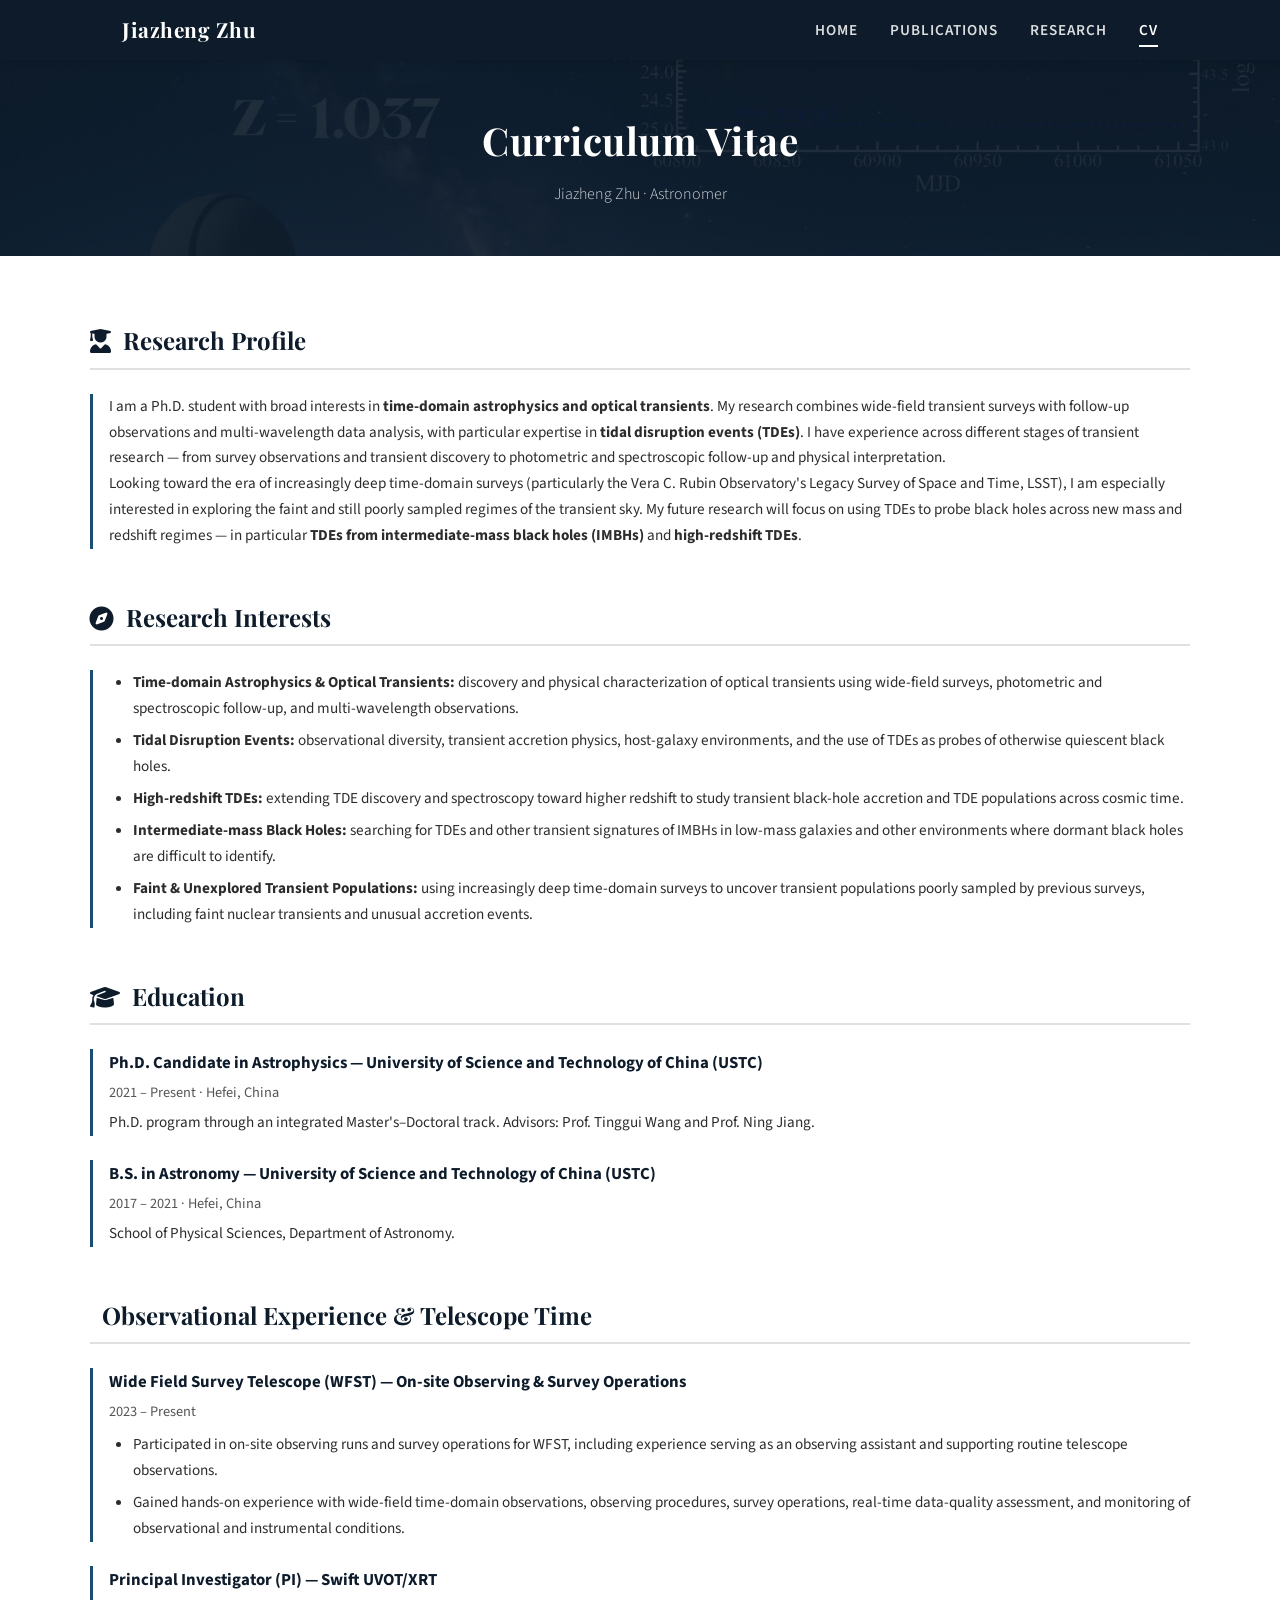
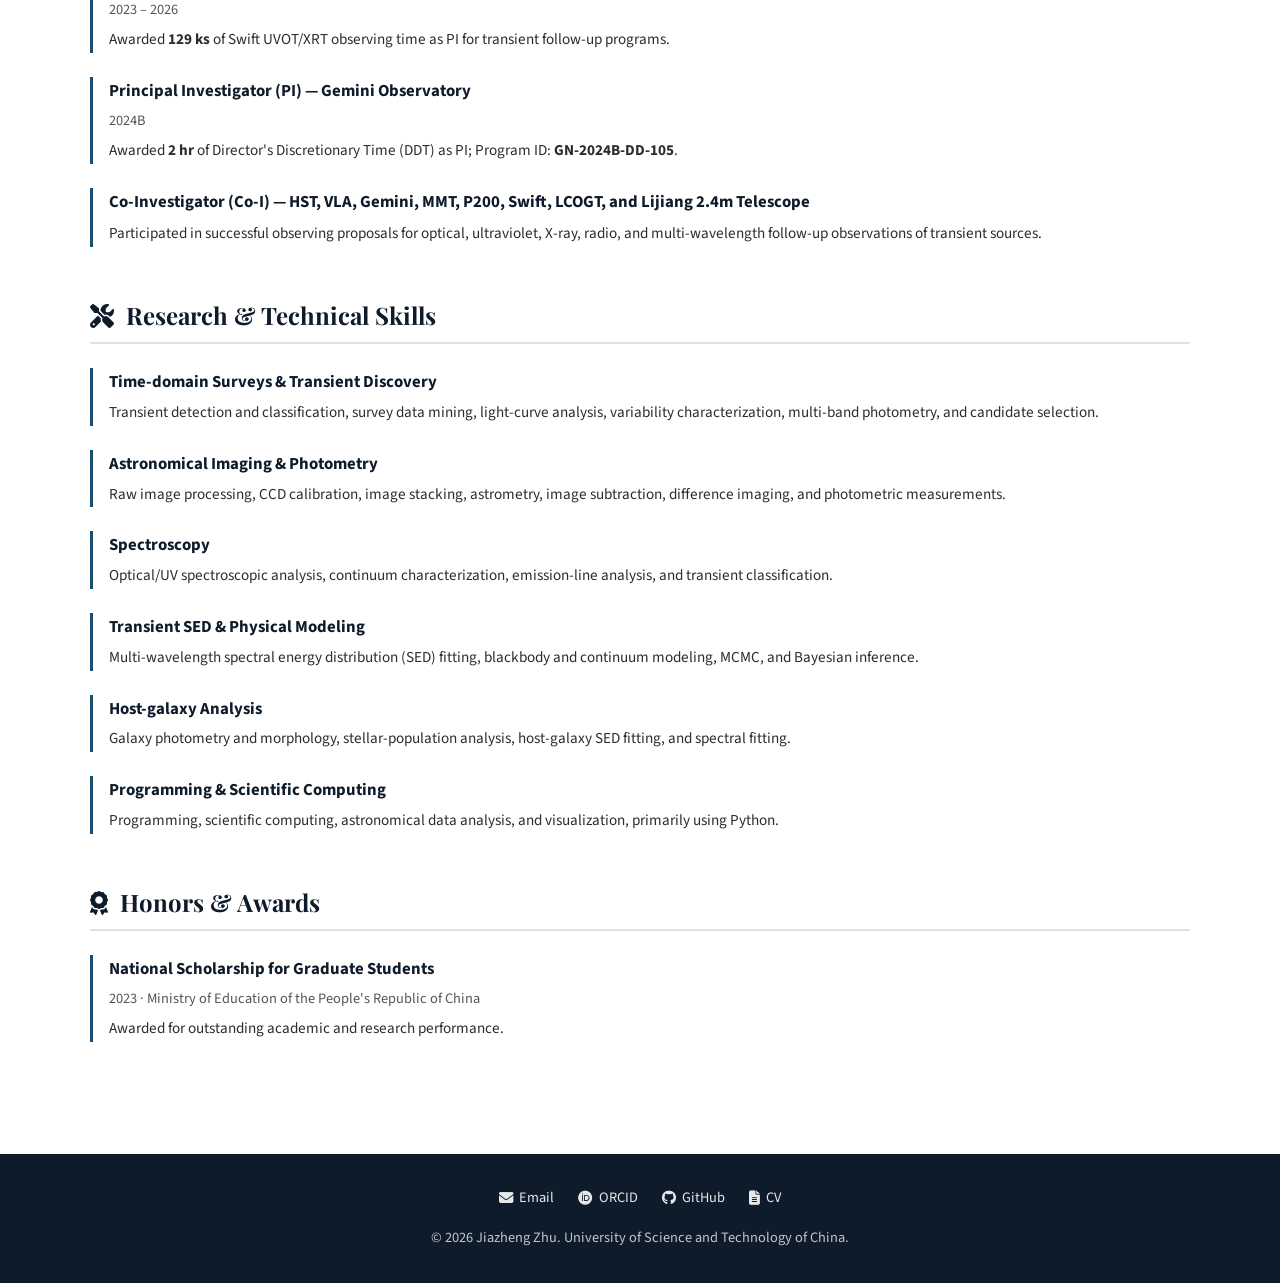
==== cv.html @ fd323abf "Add files via upload" ====
<!DOCTYPE html>
<html lang="en">
<head>
  <meta charset="UTF-8">
  <meta name="viewport" content="width=device-width, initial-scale=1.0">
  <title>CV - Jiazheng Zhu</title>
  <meta name="description" content="Curriculum Vitae of Jiazheng Zhu - Education, Awards, Observational Experience, and Skills.">
  <link rel="stylesheet" href="style.css">
  <link rel="stylesheet" href="https://cdnjs.cloudflare.com/ajax/libs/font-awesome/6.5.1/css/all.min.css">
</head>
<body>

  <!-- Navigation -->
  <nav class="navbar">
    <div class="navbar-inner">
      <a href="index.html" class="navbar-brand">Jiazheng Zhu</a>
      <button class="menu-toggle" aria-label="Toggle menu">
        <i class="fas fa-bars"></i>
      </button>
      <ul class="navbar-links">
        <li><a href="index.html">Home</a></li>
        <li><a href="publications.html">Publications</a></li>
        <li><a href="projects.html">Research</a></li>
        <li><a href="cv.html" class="active">CV</a></li>
      </ul>
    </div>
  </nav>

  <!-- Page Header -->
  <header class="page-header">
    <h1>Curriculum Vitae</h1>
    <p>Jiazheng Zhu &middot; Astronomer</p>
  </header>

  <section class="section">
    <div class="container">

      <!-- Research Profile -->
      <div class="cv-section fade-in">
        <h2><i class="fas fa-user-graduate"></i> &nbsp;Research Profile</h2>
        <div class="cv-entry">
          <p>
            I am a Ph.D. student with broad interests in <strong>time-domain astrophysics and optical
            transients</strong>. My research combines wide-field transient surveys with follow-up observations and
            multi-wavelength data analysis, with particular expertise in <strong>tidal disruption events
            (TDEs)</strong>. I have experience across different stages of transient research &mdash; from survey
            observations and transient discovery to photometric and spectroscopic follow-up and physical
            interpretation.
          </p>
          <p>
            Looking toward the era of increasingly deep time-domain surveys (particularly the Vera C. Rubin
            Observatory's Legacy Survey of Space and Time, LSST), I am especially interested in exploring the faint
            and still poorly sampled regimes of the transient sky. My future research will focus on using TDEs to
            probe black holes across new mass and redshift regimes &mdash; in particular
            <strong>TDEs from intermediate-mass black holes (IMBHs)</strong> and <strong>high-redshift TDEs</strong>.
          </p>
        </div>
      </div>

      <!-- Research Interests -->
      <div class="cv-section fade-in">
        <h2><i class="fas fa-compass"></i> &nbsp;Research Interests</h2>
        <div class="cv-entry">
          <ul class="cv-list">
            <li><strong>Time-domain Astrophysics &amp; Optical Transients:</strong> discovery and physical characterization of optical transients using wide-field surveys, photometric and spectroscopic follow-up, and multi-wavelength observations.</li>
            <li><strong>Tidal Disruption Events:</strong> observational diversity, transient accretion physics, host-galaxy environments, and the use of TDEs as probes of otherwise quiescent black holes.</li>
            <li><strong>High-redshift TDEs:</strong> extending TDE discovery and spectroscopy toward higher redshift to study transient black-hole accretion and TDE populations across cosmic time.</li>
            <li><strong>Intermediate-mass Black Holes:</strong> searching for TDEs and other transient signatures of IMBHs in low-mass galaxies and other environments where dormant black holes are difficult to identify.</li>
            <li><strong>Faint &amp; Unexplored Transient Populations:</strong> using increasingly deep time-domain surveys to uncover transient populations poorly sampled by previous surveys, including faint nuclear transients and unusual accretion events.</li>
          </ul>
        </div>
      </div>

      <!-- Education -->
      <div class="cv-section fade-in">
        <h2><i class="fas fa-graduation-cap"></i> &nbsp;Education</h2>

        <div class="cv-entry">
          <h3>Ph.D. Candidate in Astrophysics &mdash; University of Science and Technology of China (USTC)</h3>
          <div class="cv-meta">2021 &ndash; Present &middot; Hefei, China</div>
          <p>Ph.D. program through an integrated Master's&ndash;Doctoral track. Advisors: Prof. Tinggui Wang and Prof. Ning Jiang.</p>
        </div>

        <div class="cv-entry">
          <h3>B.S. in Astronomy &mdash; University of Science and Technology of China (USTC)</h3>
          <div class="cv-meta">2017 &ndash; 2021 &middot; Hefei, China</div>
          <p>School of Physical Sciences, Department of Astronomy.</p>
        </div>
      </div>

      <!-- Observational Experience -->
      <div class="cv-section fade-in">
        <h2><i class="fas fa-telescope"></i> &nbsp;Observational Experience &amp; Telescope Time</h2>

        <div class="cv-entry">
          <h3>Wide Field Survey Telescope (WFST) &mdash; On-site Observing &amp; Survey Operations</h3>
          <div class="cv-meta">2023 &ndash; Present</div>
          <ul class="cv-list">
            <li>Participated in on-site observing runs and survey operations for WFST, including experience serving as an observing assistant and supporting routine telescope observations.</li>
            <li>Gained hands-on experience with wide-field time-domain observations, observing procedures, survey operations, real-time data-quality assessment, and monitoring of observational and instrumental conditions.</li>
          </ul>
        </div>

        <div class="cv-entry">
          <h3>Principal Investigator (PI) &mdash; Swift UVOT/XRT</h3>
          <div class="cv-meta">2023 &ndash; 2026</div>
          <p>Awarded <strong>129 ks</strong> of Swift UVOT/XRT observing time as PI for transient follow-up programs.</p>
        </div>

        <div class="cv-entry">
          <h3>Principal Investigator (PI) &mdash; Gemini Observatory</h3>
          <div class="cv-meta">2024B</div>
          <p>Awarded <strong>2 hr</strong> of Director's Discretionary Time (DDT) as PI; Program ID: <strong>GN-2024B-DD-105</strong>.</p>
        </div>

        <div class="cv-entry">
          <h3>Co-Investigator (Co-I) &mdash; HST, VLA, Gemini, MMT, P200, Swift, LCOGT, and Lijiang 2.4m Telescope</h3>
          <div class="cv-meta"></div>
          <p>Participated in successful observing proposals for optical, ultraviolet, X-ray, radio, and multi-wavelength follow-up observations of transient sources.</p>
        </div>
      </div>

      <!-- Research & Technical Skills -->
      <div class="cv-section fade-in">
        <h2><i class="fas fa-tools"></i> &nbsp;Research &amp; Technical Skills</h2>

        <div class="cv-entry">
          <h3>Time-domain Surveys &amp; Transient Discovery</h3>
          <p>Transient detection and classification, survey data mining, light-curve analysis, variability characterization, multi-band photometry, and candidate selection.</p>
        </div>

        <div class="cv-entry">
          <h3>Astronomical Imaging &amp; Photometry</h3>
          <p>Raw image processing, CCD calibration, image stacking, astrometry, image subtraction, difference imaging, and photometric measurements.</p>
        </div>

        <div class="cv-entry">
          <h3>Spectroscopy</h3>
          <p>Optical/UV spectroscopic analysis, continuum characterization, emission-line analysis, and transient classification.</p>
        </div>

        <div class="cv-entry">
          <h3>Transient SED &amp; Physical Modeling</h3>
          <p>Multi-wavelength spectral energy distribution (SED) fitting, blackbody and continuum modeling, MCMC, and Bayesian inference.</p>
        </div>

        <div class="cv-entry">
          <h3>Host-galaxy Analysis</h3>
          <p>Galaxy photometry and morphology, stellar-population analysis, host-galaxy SED fitting, and spectral fitting.</p>
        </div>

        <div class="cv-entry">
          <h3>Programming &amp; Scientific Computing</h3>
          <p>Programming, scientific computing, astronomical data analysis, and visualization, primarily using Python.</p>
        </div>
      </div>

      <!-- Honors and Awards -->
      <div class="cv-section fade-in">
        <h2><i class="fas fa-award"></i> &nbsp;Honors &amp; Awards</h2>

        <div class="cv-entry">
          <h3>National Scholarship for Graduate Students</h3>
          <div class="cv-meta">2023 &middot; Ministry of Education of the People's Republic of China</div>
          <p>Awarded for outstanding academic and research performance.</p>
        </div>
      </div>

    </div>
  </section>

  <!-- Footer -->
  <footer class="footer">
    <ul class="footer-links">
      <li><a href="mailto:jiazheng@mail.ustc.edu.cn"><i class="fas fa-envelope"></i> Email</a></li>
      <li><a href="https://orcid.org/0000-0003-3824-9496" target="_blank"><i class="fab fa-orcid"></i> ORCID</a></li>
      <li><a href="https://github.com/guanguan-bot" target="_blank"><i class="fab fa-github"></i> GitHub</a></li>
      <li><a href="CV_jiazheng.pdf" target="_blank"><i class="fas fa-file-alt"></i> CV</a></li>
    </ul>
    <p>&copy; 2026 Jiazheng Zhu. University of Science and Technology of China.</p>
  </footer>

  <script src="main.js"></script>
</body>
</html>
---- style.css ----
/* ===== Google Fonts ===== */
@import url('https://fonts.googleapis.com/css2?family=Source+Sans+3:ital,wght@0,300;0,400;0,600;0,700;1,400&family=Playfair+Display:wght@700&display=swap');

/* ===== CSS Variables ===== */
:root {
  --color-primary: #0d1b2a;
  --color-primary-light: #16213e;
  --color-accent: #1b4f72;
  --color-text: #2c2c2c;
  --color-text-light: #555;
  --color-bg: #ffffff;
  --color-bg-alt: #f4f7fa;
  --color-border: #e0e0e0;
  --color-link: #1a5276;
  --color-link-hover: #0f3460;
  --font-body: 'Source Sans 3', 'Segoe UI', sans-serif;
  --font-heading: 'Playfair Display', Georgia, serif;
  --max-width: 1100px;
  --nav-height: 60px;
}

/* ===== Reset ===== */
*, *::before, *::after {
  margin: 0;
  padding: 0;
  box-sizing: border-box;
}

html {
  scroll-behavior: smooth;
  scroll-padding-top: var(--nav-height);
}

body {
  font-family: var(--font-body);
  color: var(--color-text);
  background: var(--color-bg);
  line-height: 1.7;
  font-size: 16px;
}

a {
  color: var(--color-link);
  text-decoration: none;
  transition: color 0.2s;
}

a:hover {
  color: var(--color-link-hover);
  text-decoration: underline;
}

img {
  max-width: 100%;
  height: auto;
}

/* ===== Navigation ===== */
.navbar {
  position: fixed;
  top: 0;
  left: 0;
  right: 0;
  height: var(--nav-height);
  background: var(--color-primary);
  z-index: 1000;
  display: flex;
  align-items: center;
  justify-content: center;
  box-shadow: 0 2px 10px rgba(0, 0, 0, 0.15);
}

.navbar-inner {
  width: 100%;
  max-width: var(--max-width);
  display: flex;
  align-items: center;
  justify-content: space-between;
  padding: 0 2rem;
}

.navbar-brand {
  color: #fff;
  font-family: var(--font-heading);
  font-size: 1.3rem;
  font-weight: 700;
  letter-spacing: 0.5px;
}

.navbar-brand:hover {
  color: #ddd;
  text-decoration: none;
}

.navbar-links {
  list-style: none;
  display: flex;
  gap: 2rem;
}

.navbar-links a {
  color: rgba(255, 255, 255, 0.85);
  font-weight: 600;
  font-size: 0.95rem;
  text-transform: uppercase;
  letter-spacing: 1px;
  padding: 0.3rem 0;
  position: relative;
  transition: color 0.2s;
}

.navbar-links a::after {
  content: '';
  position: absolute;
  bottom: -2px;
  left: 0;
  width: 0;
  height: 2px;
  background: #fff;
  transition: width 0.3s;
}

.navbar-links a:hover,
.navbar-links a.active {
  color: #fff;
  text-decoration: none;
}

.navbar-links a:hover::after,
.navbar-links a.active::after {
  width: 100%;
}

.menu-toggle {
  display: none;
  background: none;
  border: none;
  color: #fff;
  font-size: 1.5rem;
  cursor: pointer;
}

/* ===== Hero Section ===== */
.hero {
  position: relative;
  min-height: 88vh;
  display: flex;
  align-items: center;
  justify-content: center;
  margin-top: var(--nav-height);
  background:
    linear-gradient(135deg, #0a0a1a 0%, #0d1b2a 30%, #1b2838 60%, #0a0a1a 100%);
  overflow: hidden;
}

/* Carousel background image layers (cross-faded by JS) */
.hero-slide {
  position: absolute;
  top: 0;
  left: 0;
  width: 100%;
  height: 100%;
  background-size: cover;
  background-position: center;
  background-repeat: no-repeat;
  z-index: 0;
  opacity: 0;
  transition: opacity 1.2s ease;
}

.hero-slide.active {
  opacity: 1;
}

.hero-slide.slide-1 {
  background-image: url('wfst.jpg');
}

.hero-slide.slide-2 {
  background-image: url('wfst2.png');
}

/* Dark overlay above images, below content */
.hero::before {
  content: '';
  position: absolute;
  inset: 0;
  background: linear-gradient(180deg, rgba(8, 15, 26, 0.55) 0%, rgba(8, 15, 26, 0.7) 100%);
  z-index: 1;
}

.hero-content {
  position: relative;
  z-index: 2;
  text-align: center;
  color: #fff;
  padding: 2rem;
  max-width: 820px;
}

.hero-content h1 {
  font-family: var(--font-heading);
  font-size: 3.2rem;
  margin-bottom: 0.5rem;
  letter-spacing: 1px;
}

.hero-content .subtitle {
  font-size: 1.25rem;
  font-weight: 300;
  opacity: 0.92;
  margin-bottom: 0.5rem;
}

.hero-content .affiliation {
  font-size: 1rem;
  opacity: 0.78;
  margin-bottom: 1.5rem;
}

.hero-links {
  display: flex;
  gap: 1.5rem;
  justify-content: center;
  flex-wrap: wrap;
}

.hero-links a {
  color: rgba(255, 255, 255, 0.9);
  font-size: 0.95rem;
  display: flex;
  align-items: center;
  gap: 0.4rem;
  transition: color 0.2s;
}

.hero-links a:hover {
  color: #fff;
  text-decoration: none;
}

.hero-credit {
  position: absolute;
  bottom: 1.2rem;
  left: 0;
  right: 0;
  text-align: center;
  font-size: 0.8rem;
  opacity: 0.6;
  color: #fff;
  z-index: 3;
  letter-spacing: 0.3px;
}

.hero-credit i {
  margin-right: 0.3rem;
}

/* ===== Page Header (for inner pages) ===== */
.page-header {
  margin-top: var(--nav-height);
  background: var(--color-primary);
  color: #fff;
  padding: 3rem 2rem;
  text-align: center;
  background-image:
    linear-gradient(rgba(13, 27, 42, 0.92), rgba(13, 27, 42, 0.92)),
    url('at2025wet.jpg');
  background-size: cover;
  background-position: center;
}

.page-header h1 {
  font-family: var(--font-heading);
  font-size: 2.4rem;
  letter-spacing: 0.5px;
}

.page-header p {
  margin-top: 0.5rem;
  opacity: 0.8;
  font-weight: 300;
}

/* ===== Sections ===== */
.section {
  padding: 4rem 2rem;
}

.section-alt {
  background: var(--color-bg-alt);
}

.container {
  max-width: var(--max-width);
  margin: 0 auto;
}

.section-title {
  font-family: var(--font-heading);
  font-size: 1.8rem;
  color: var(--color-primary);
  margin-bottom: 2rem;
  padding-bottom: 0.5rem;
  border-bottom: 3px solid var(--color-primary);
  display: inline-block;
}

/* ===== Bio Section ===== */
.bio {
  display: flex;
  gap: 3rem;
  align-items: flex-start;
}

.bio-photo {
  flex-shrink: 0;
}

.bio-photo img {
  width: 210px;
  height: 210px;
  border-radius: 50%;
  object-fit: cover;
  border: 4px solid var(--color-border);
  box-shadow: 0 4px 15px rgba(0, 0, 0, 0.1);
}

.bio-text h2 {
  font-family: var(--font-heading);
  font-size: 1.6rem;
  color: var(--color-primary);
  margin-bottom: 0.5rem;
}

.bio-text .bio-position {
  color: var(--color-text-light);
  font-size: 1.05rem;
  margin-bottom: 1rem;
}

.bio-text p {
  margin-bottom: 1rem;
  color: var(--color-text);
}

.bio-contact {
  list-style: none;
  display: flex;
  flex-wrap: wrap;
  gap: 1rem;
  margin-top: 1rem;
}

.bio-contact li {
  display: flex;
  align-items: center;
  gap: 0.4rem;
  font-size: 0.9rem;
  color: var(--color-text-light);
}

.bio-contact li a {
  font-size: 0.9rem;
}

/* ===== News Section ===== */
.news-list {
  list-style: none;
}

.news-list li {
  padding: 1rem 0;
  border-bottom: 1px solid var(--color-border);
  display: flex;
  gap: 1.5rem;
  align-items: baseline;
}

.news-list li:last-child {
  border-bottom: none;
}

.news-date {
  font-weight: 700;
  color: var(--color-accent);
  white-space: nowrap;
  min-width: 100px;
  font-size: 0.9rem;
}

.news-text {
  color: var(--color-text);
}

.news-text strong {
  font-weight: 700;
  color: var(--color-primary);
}

.news-text .highlight {
  font-weight: 700;
  color: var(--color-primary);
}

/* ===== Publications ===== */
.pub-list {
  list-style: none;
  counter-reset: pub-counter;
}

.pub-item {
  padding: 1.2rem 0;
  border-bottom: 1px solid var(--color-border);
  counter-increment: pub-counter;
  position: relative;
  padding-left: 2.5rem;
}

.pub-item:last-child {
  border-bottom: none;
}

.pub-item::before {
  content: counter(pub-counter) ".";
  position: absolute;
  left: 0;
  top: 1.2rem;
  font-weight: 700;
  color: var(--color-accent);
}

.pub-title {
  font-weight: 600;
  color: var(--color-primary);
  font-size: 1.05rem;
  margin-bottom: 0.3rem;
}

.pub-authors {
  font-size: 0.92rem;
  color: var(--color-text-light);
  margin-bottom: 0.3rem;
}

.pub-authors .highlight {
  font-weight: 700;
  color: var(--color-text);
}

.pub-journal {
  font-style: italic;
  font-size: 0.92rem;
  color: var(--color-text-light);
  margin-bottom: 0.4rem;
}

.pub-links {
  display: flex;
  gap: 1rem;
  font-size: 0.85rem;
  flex-wrap: wrap;
}

.pub-links a {
  display: inline-flex;
  align-items: center;
  gap: 0.3rem;
  padding: 0.15rem 0.6rem;
  border: 1px solid var(--color-border);
  border-radius: 3px;
  color: var(--color-link);
  transition: all 0.2s;
}

.pub-links a:hover {
  background: var(--color-primary);
  color: #fff;
  border-color: var(--color-primary);
  text-decoration: none;
}

/* ===== Projects ===== */
.project-card {
  background: var(--color-bg);
  border: 1px solid var(--color-border);
  border-radius: 6px;
  padding: 2rem;
  margin-bottom: 2rem;
  box-shadow: 0 2px 8px rgba(0, 0, 0, 0.04);
  transition: box-shadow 0.3s;
}

.project-card:hover {
  box-shadow: 0 4px 16px rgba(0, 0, 0, 0.08);
}

.project-card h3 {
  font-family: var(--font-heading);
  font-size: 1.3rem;
  color: var(--color-primary);
  margin-bottom: 1rem;
}

.project-card ul {
  padding-left: 1.2rem;
  color: var(--color-text);
}

.project-card ul li {
  margin-bottom: 0.5rem;
}

/* ===== CV ===== */
.cv-section {
  margin-bottom: 3rem;
}

.cv-section h2 {
  font-family: var(--font-heading);
  font-size: 1.5rem;
  color: var(--color-primary);
  margin-bottom: 1.5rem;
  padding-bottom: 0.4rem;
  border-bottom: 2px solid var(--color-border);
}

.cv-entry {
  margin-bottom: 1.5rem;
  padding-left: 1rem;
  border-left: 3px solid var(--color-accent);
}

.cv-entry h3 {
  font-size: 1.05rem;
  color: var(--color-primary);
  margin-bottom: 0.2rem;
}

.cv-entry .cv-meta {
  font-size: 0.9rem;
  color: var(--color-text-light);
  margin-bottom: 0.3rem;
}

.cv-entry p {
  font-size: 0.95rem;
}

.cv-list {
  list-style: disc;
  padding-left: 1.5rem;
  margin-top: 0.5rem;
}

.cv-list li {
  margin-bottom: 0.4rem;
  font-size: 0.95rem;
}

.cv-tags {
  display: flex;
  flex-wrap: wrap;
  gap: 0.5rem;
  margin-top: 0.5rem;
}

.cv-tag {
  display: inline-block;
  background: var(--color-bg-alt);
  border: 1px solid var(--color-border);
  padding: 0.2rem 0.7rem;
  border-radius: 3px;
  font-size: 0.85rem;
  color: var(--color-text-light);
}

/* ===== Footer ===== */
.footer {
  background: var(--color-primary);
  color: rgba(255, 255, 255, 0.75);
  text-align: center;
  padding: 2rem;
  font-size: 0.9rem;
}

.footer a {
  color: rgba(255, 255, 255, 0.9);
}

.footer a:hover {
  color: #fff;
}

.footer-links {
  display: flex;
  justify-content: center;
  gap: 1.5rem;
  margin-bottom: 1rem;
  list-style: none;
  flex-wrap: wrap;
}

.footer-links a {
  display: flex;
  align-items: center;
  gap: 0.4rem;
}

/* ===== Animations ===== */
.fade-in {
  opacity: 0;
  transform: translateY(20px);
  transition: opacity 0.6s ease, transform 0.6s ease;
}

.fade-in.visible {
  opacity: 1;
  transform: translateY(0);
}

/* ===== Responsive ===== */
@media (max-width: 768px) {
  .navbar-links {
    display: none;
    position: absolute;
    top: var(--nav-height);
    left: 0;
    right: 0;
    background: var(--color-primary);
    flex-direction: column;
    padding: 1rem 2rem;
    gap: 0.5rem;
    box-shadow: 0 4px 10px rgba(0, 0, 0, 0.2);
  }

  .navbar-links.open {
    display: flex;
  }

  .navbar-links a {
    padding: 0.5rem 0;
  }

  .menu-toggle {
    display: block;
  }

  .hero-content h1 {
    font-size: 2.2rem;
  }

  .bio {
    flex-direction: column;
    align-items: center;
    text-align: center;
  }

  .bio-contact {
    justify-content: center;
  }

  .news-list li {
    flex-direction: column;
    gap: 0.3rem;
  }

  .pub-item {
    padding-left: 2rem;
  }

  .pub-links {
    flex-wrap: wrap;
  }

  .page-header h1 {
    font-size: 1.8rem;
  }
}

@media (max-width: 480px) {
  .hero-content h1 {
    font-size: 1.8rem;
  }

  .section {
    padding: 2.5rem 1rem;
  }

  .bio-photo img {
    width: 150px;
    height: 150px;
  }
}

/* ===== Research / Project Pages ===== */
.project-summary {
  font-size: 0.97rem;
  color: var(--color-text-light);
  margin-bottom: 1.5rem;
  font-style: italic;
}

.project-summary a {
  font-style: normal;
  margin-left: 0.5rem;
  font-size: 0.9rem;
}

.project-body {
  display: flex;
  gap: 2.5rem;
  align-items: flex-start;
}

.project-body-reversed {
  flex-direction: row-reverse;
}

.project-text {
  flex: 1 1 0;
  min-width: 0;
}

.project-text p {
  margin-bottom: 0.9rem;
  color: var(--color-text);
}

.project-results {
  padding-left: 1.2rem;
  margin-top: 0.5rem;
}

.project-results li {
  margin-bottom: 0.6rem;
  color: var(--color-text);
  font-size: 0.97rem;
}

.project-figure {
  flex: 0 0 340px;
  max-width: 340px;
  margin: 0;
}

.project-figure img {
  width: 100%;
  border-radius: 4px;
  border: 1px solid var(--color-border);
  box-shadow: 0 2px 10px rgba(0, 0, 0, 0.07);
  display: block;
}

.project-figure figcaption {
  font-size: 0.82rem;
  color: var(--color-text-light);
  margin-top: 0.5rem;
  line-height: 1.5;
  text-align: center;
}

@media (max-width: 860px) {
  .project-body,
  .project-body-reversed {
    flex-direction: column;
  }

  .project-figure {
    flex: none;
    max-width: 100%;
    width: 100%;
  }
}
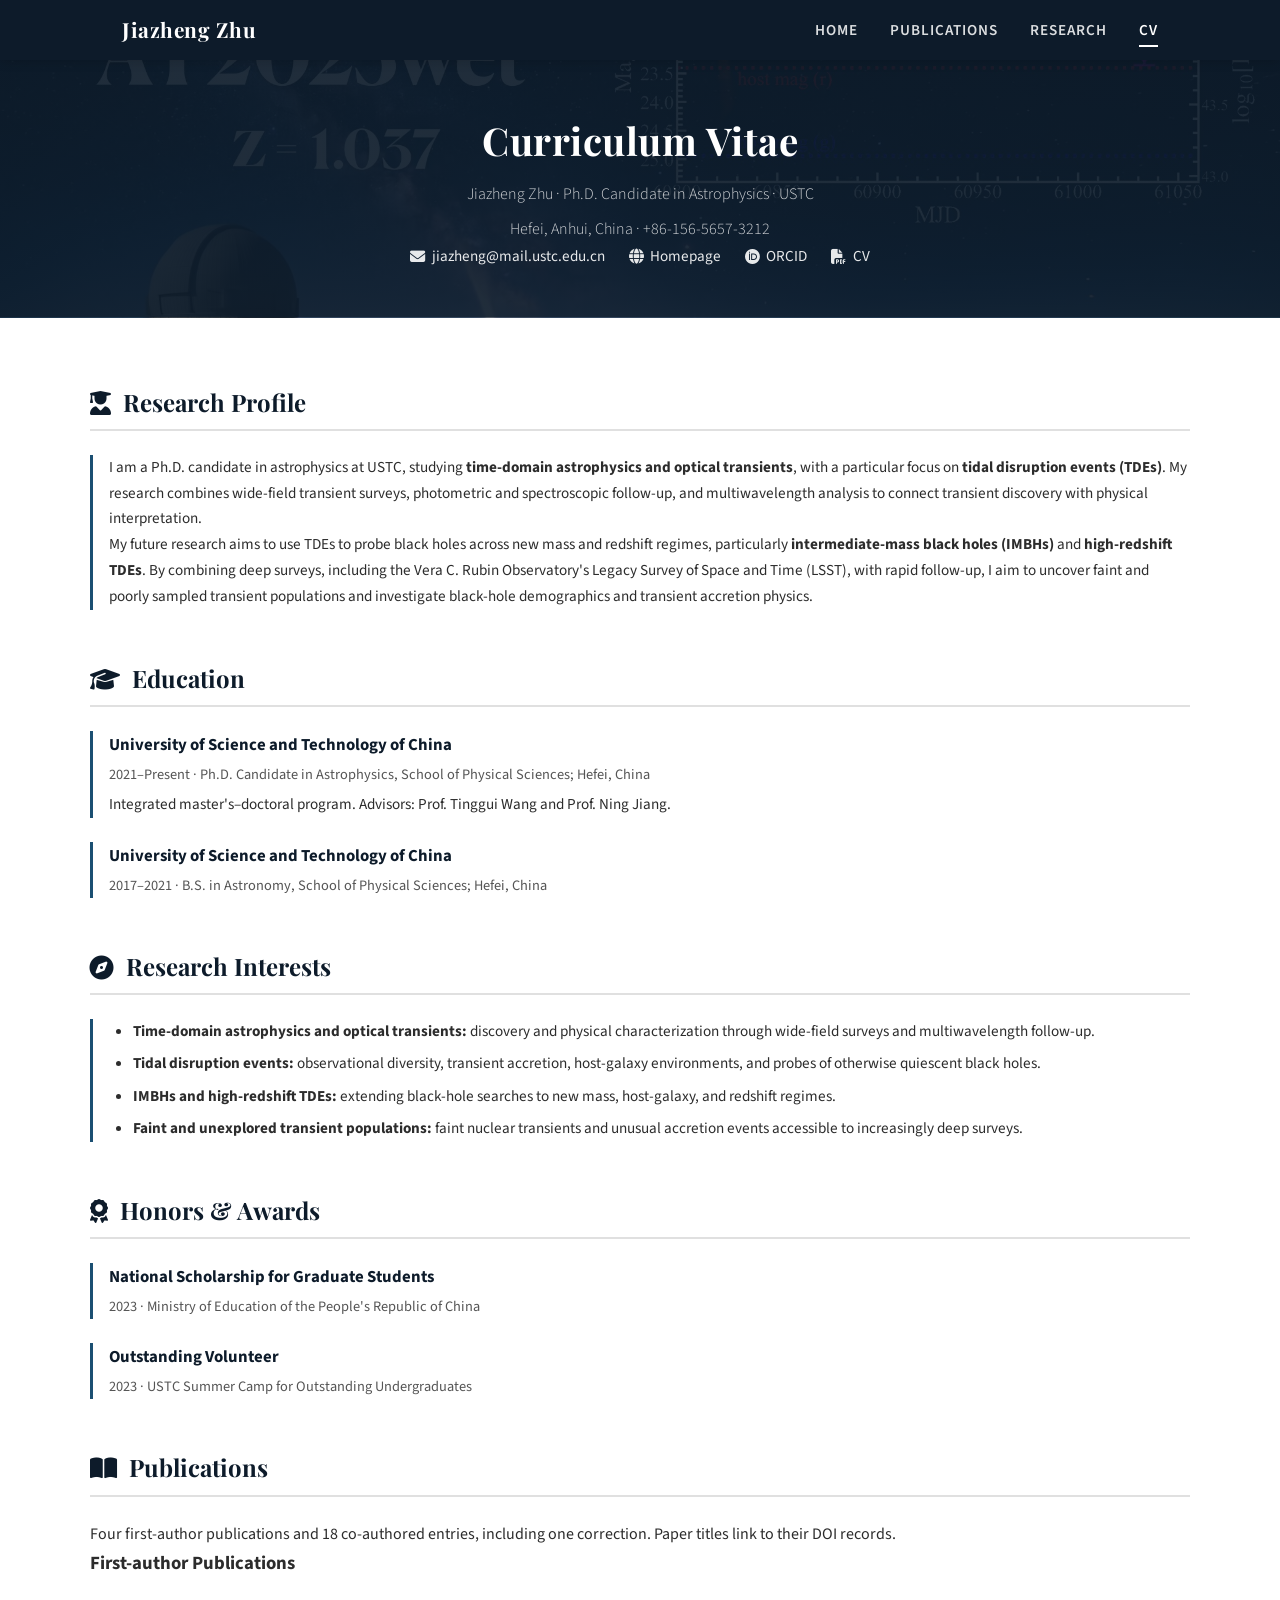
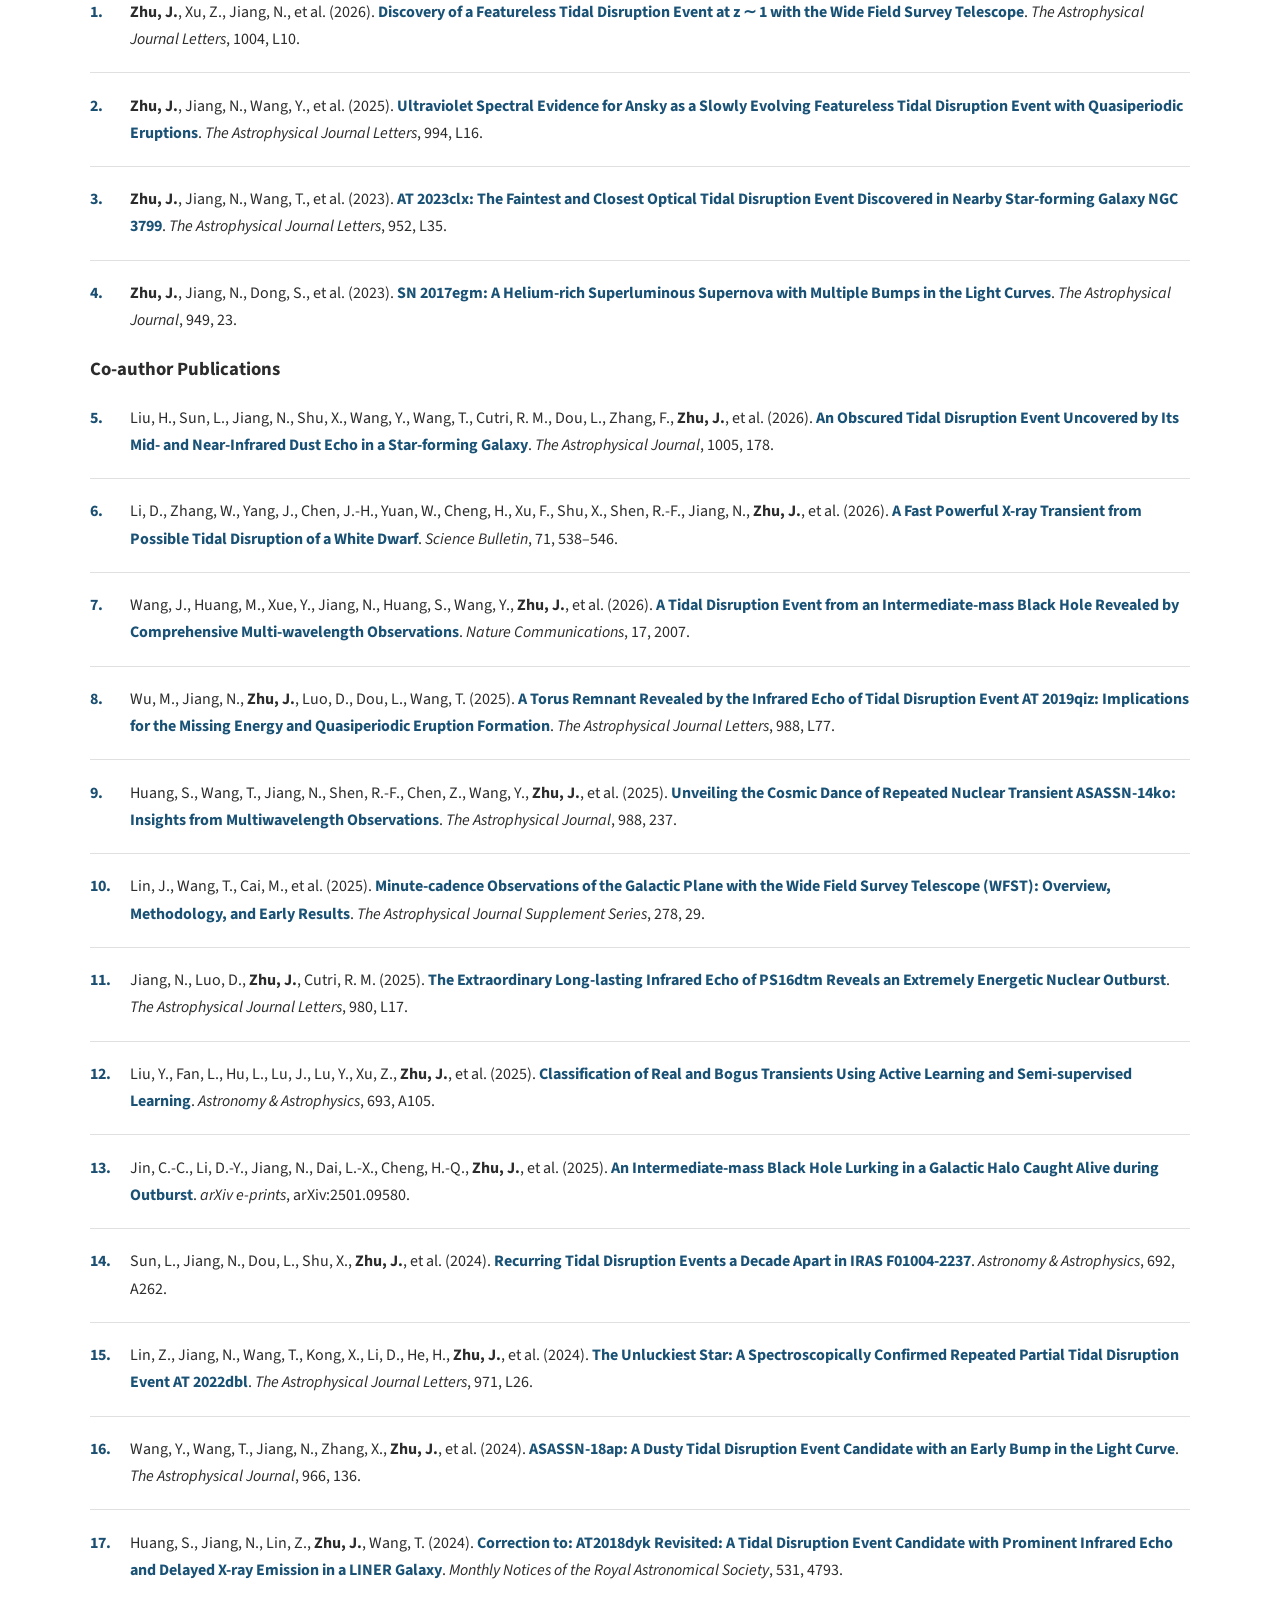
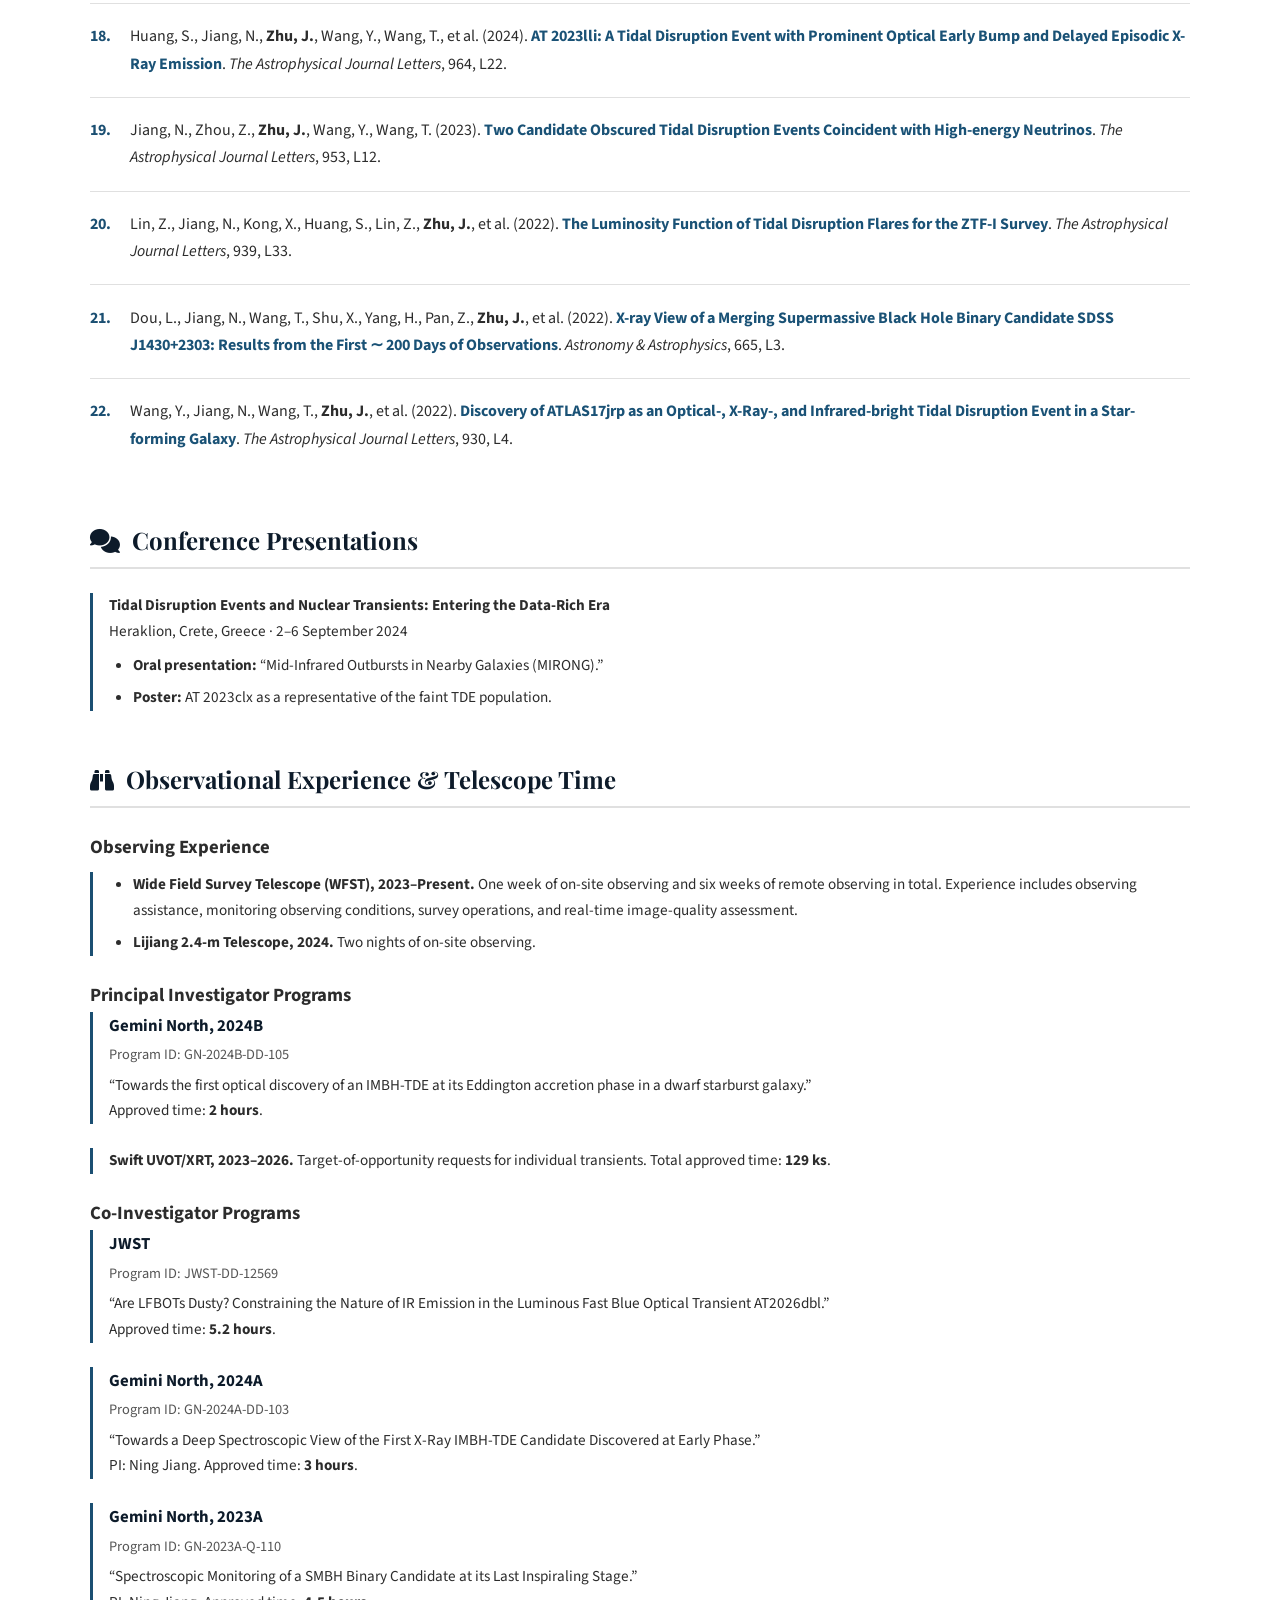
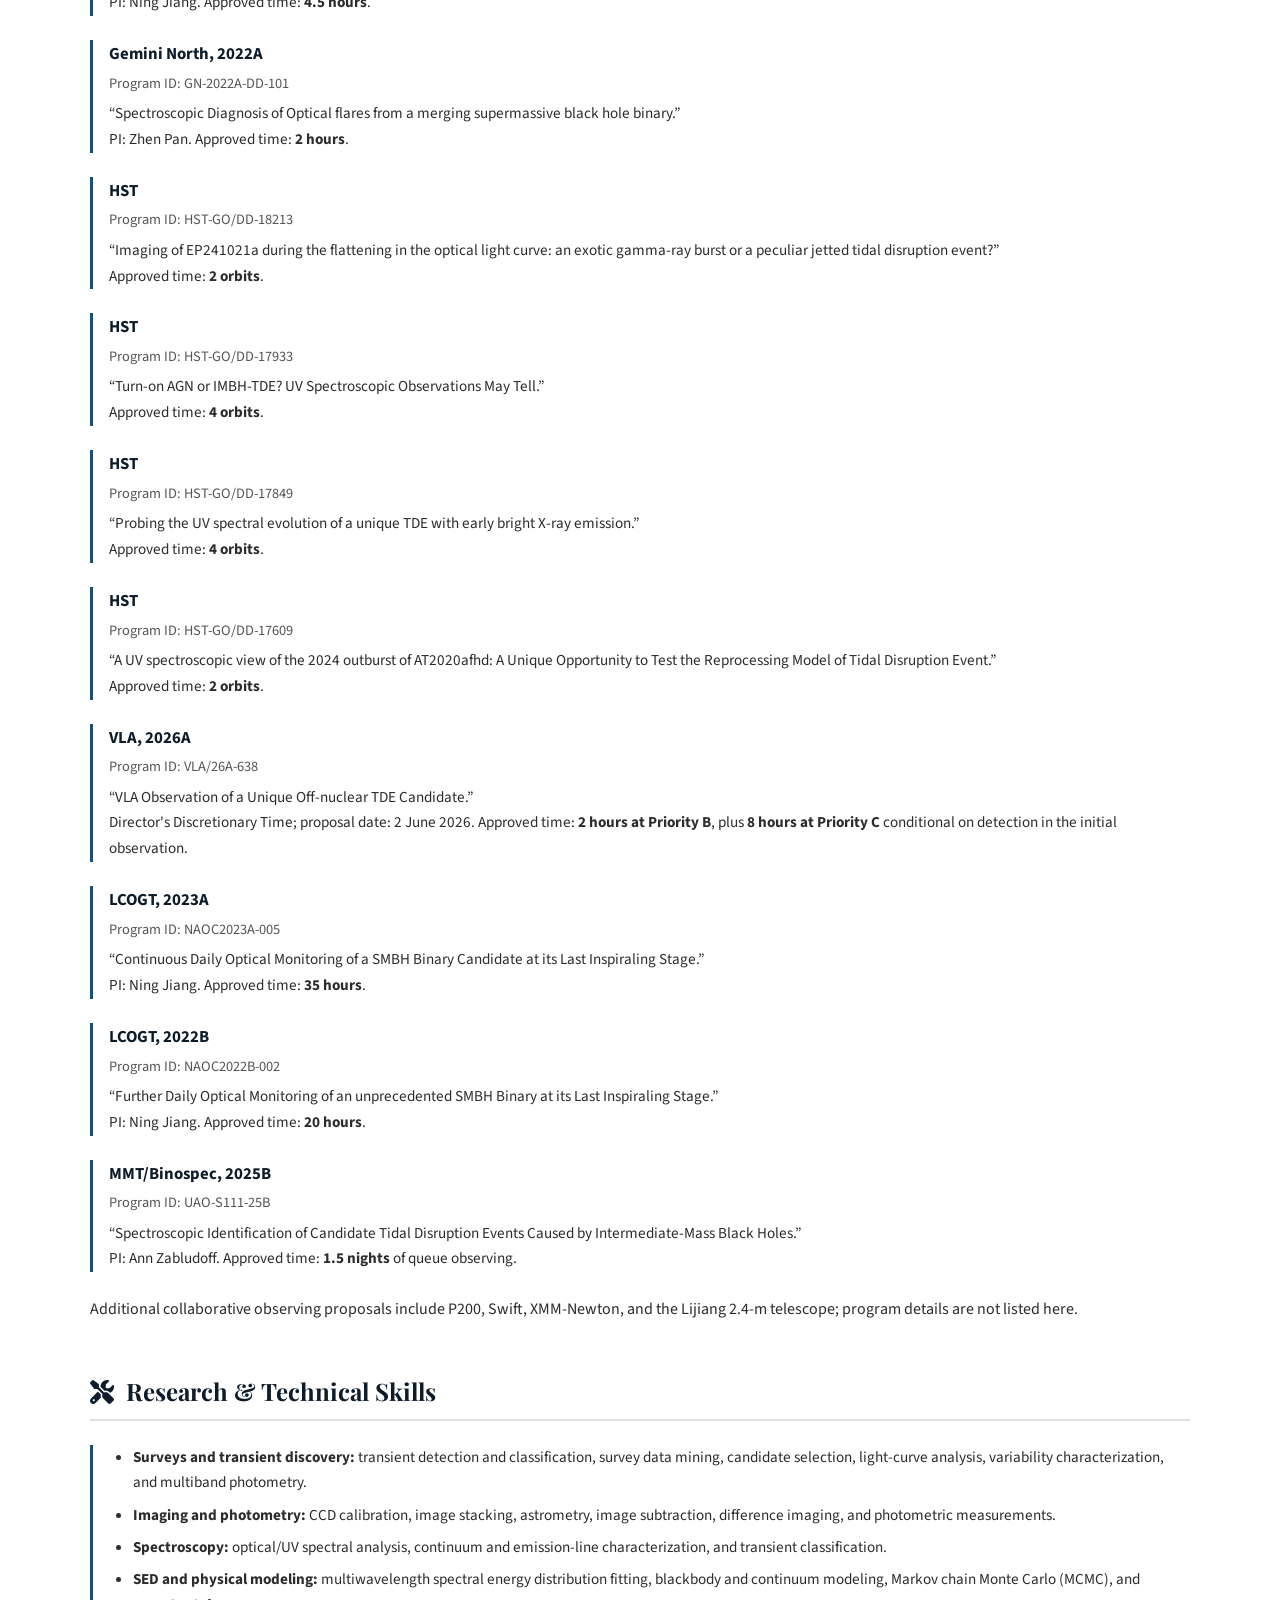
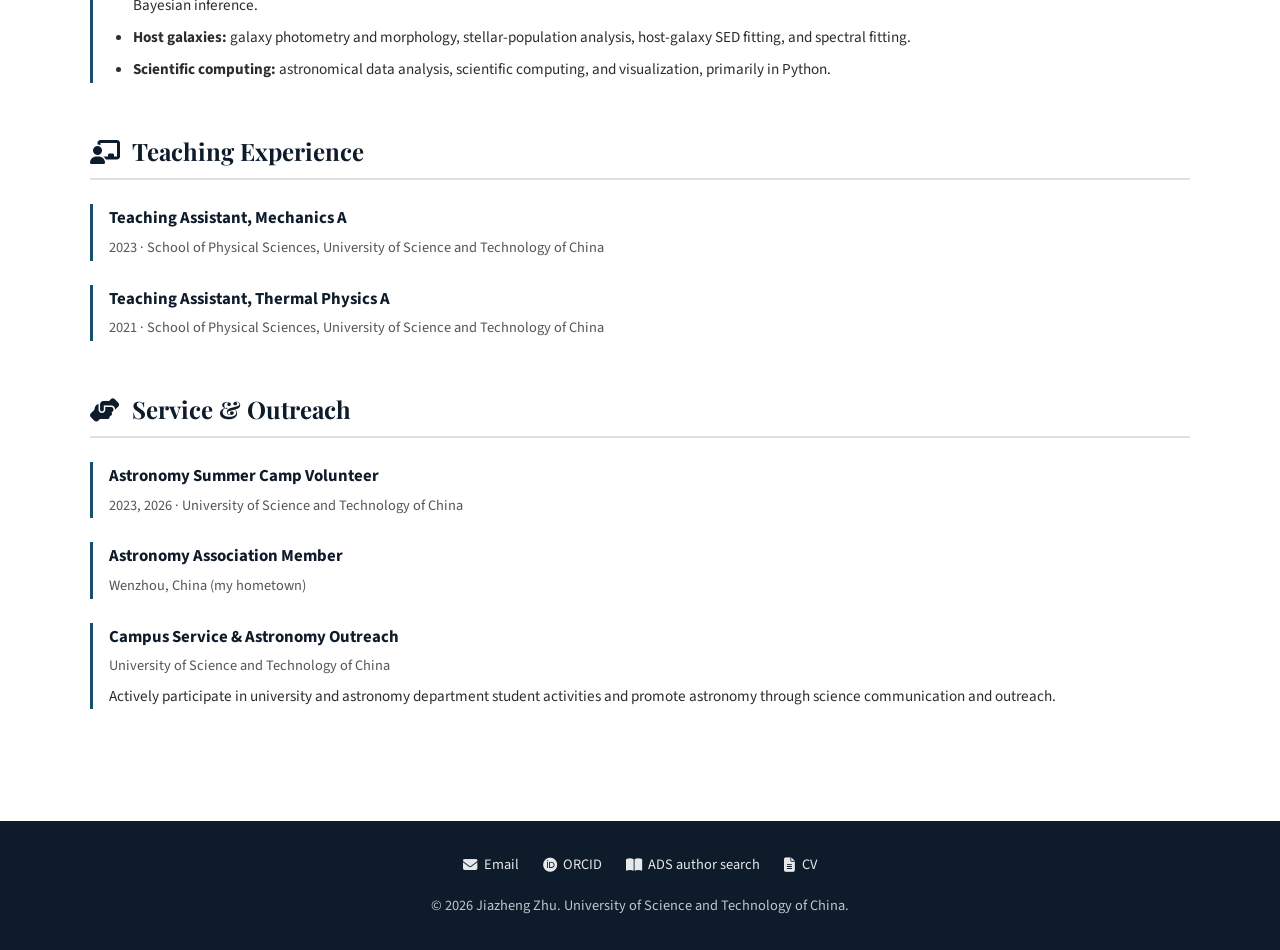
==== commit e8921147: "Add files via upload" ====
--- a/cv.html
+++ b/cv.html
@@ -3,8 +3,16 @@
 <head>
   <meta charset="UTF-8">
   <meta name="viewport" content="width=device-width, initial-scale=1.0">
-  <title>CV - Jiazheng Zhu</title>
-  <meta name="description" content="Curriculum Vitae of Jiazheng Zhu - Education, Awards, Observational Experience, and Skills.">
+  <title>CV | Jiazheng Zhu | Astrophysics Ph.D. Candidate at USTC</title>
+  <meta name="description" content="Academic CV of Jiazheng Zhu, astrophysics Ph.D. candidate at USTC: publications, telescope programs, teaching, astronomy outreach, and awards.">
+  <meta name="author" content="Jiazheng Zhu (朱家正)">
+  <meta property="og:type" content="website">
+  <meta property="og:site_name" content="Jiazheng Zhu">
+  <meta property="og:title" content="CV | Jiazheng Zhu | Astrophysics Ph.D. Candidate at USTC">
+  <meta property="og:description" content="Academic CV of Jiazheng Zhu, astrophysics Ph.D. candidate at USTC: publications, telescope programs, teaching, astronomy outreach, and awards.">
+  <meta name="twitter:card" content="summary">
+  <meta name="twitter:title" content="CV | Jiazheng Zhu | Astrophysics Ph.D. Candidate at USTC">
+  <meta name="twitter:description" content="Academic CV of Jiazheng Zhu, astrophysics Ph.D. candidate at USTC: publications, telescope programs, teaching, astronomy outreach, and awards.">
   <link rel="stylesheet" href="style.css">
   <link rel="stylesheet" href="https://cdnjs.cloudflare.com/ajax/libs/font-awesome/6.5.1/css/all.min.css">
 </head>
@@ -29,143 +37,174 @@
   <!-- Page Header -->
   <header class="page-header">
     <h1>Curriculum Vitae</h1>
-    <p>Jiazheng Zhu &middot; Astronomer</p>
+    <p>Jiazheng Zhu &middot; Ph.D. Candidate in Astrophysics &middot; USTC</p>
+    <p>Hefei, Anhui, China &middot; +86-156-5657-3212</p>
+    <div class="hero-links">
+      <a href="mailto:jiazheng@mail.ustc.edu.cn"><i class="fas fa-envelope" aria-hidden="true"></i> jiazheng@mail.ustc.edu.cn</a>
+      <a href="https://jiazhengzhu-guanguan.github.io/" rel="me"><i class="fas fa-globe" aria-hidden="true"></i> Homepage</a>
+      <a href="https://orcid.org/0000-0003-3824-9496" rel="me"><i class="fab fa-orcid" aria-hidden="true"></i> ORCID</a>
+      <a href="CV_jiazheng.pdf"><i class="fas fa-file-pdf" aria-hidden="true"></i> CV</a>
+    </div>
   </header>
 
   <section class="section">
     <div class="container">
-
-      <!-- Research Profile -->
-      <div class="cv-section fade-in">
-        <h2><i class="fas fa-user-graduate"></i> &nbsp;Research Profile</h2>
-        <div class="cv-entry">
-          <p>
-            I am a Ph.D. student with broad interests in <strong>time-domain astrophysics and optical
-            transients</strong>. My research combines wide-field transient surveys with follow-up observations and
-            multi-wavelength data analysis, with particular expertise in <strong>tidal disruption events
-            (TDEs)</strong>. I have experience across different stages of transient research &mdash; from survey
-            observations and transient discovery to photometric and spectroscopic follow-up and physical
-            interpretation.
-          </p>
-          <p>
-            Looking toward the era of increasingly deep time-domain surveys (particularly the Vera C. Rubin
-            Observatory's Legacy Survey of Space and Time, LSST), I am especially interested in exploring the faint
-            and still poorly sampled regimes of the transient sky. My future research will focus on using TDEs to
-            probe black holes across new mass and redshift regimes &mdash; in particular
-            <strong>TDEs from intermediate-mass black holes (IMBHs)</strong> and <strong>high-redshift TDEs</strong>.
-          </p>
-        </div>
-      </div>
-
-      <!-- Research Interests -->
-      <div class="cv-section fade-in">
-        <h2><i class="fas fa-compass"></i> &nbsp;Research Interests</h2>
-        <div class="cv-entry">
-          <ul class="cv-list">
-            <li><strong>Time-domain Astrophysics &amp; Optical Transients:</strong> discovery and physical characterization of optical transients using wide-field surveys, photometric and spectroscopic follow-up, and multi-wavelength observations.</li>
-            <li><strong>Tidal Disruption Events:</strong> observational diversity, transient accretion physics, host-galaxy environments, and the use of TDEs as probes of otherwise quiescent black holes.</li>
-            <li><strong>High-redshift TDEs:</strong> extending TDE discovery and spectroscopy toward higher redshift to study transient black-hole accretion and TDE populations across cosmic time.</li>
-            <li><strong>Intermediate-mass Black Holes:</strong> searching for TDEs and other transient signatures of IMBHs in low-mass galaxies and other environments where dormant black holes are difficult to identify.</li>
-            <li><strong>Faint &amp; Unexplored Transient Populations:</strong> using increasingly deep time-domain surveys to uncover transient populations poorly sampled by previous surveys, including faint nuclear transients and unusual accretion events.</li>
-          </ul>
-        </div>
-      </div>
-
-      <!-- Education -->
-      <div class="cv-section fade-in">
-        <h2><i class="fas fa-graduation-cap"></i> &nbsp;Education</h2>
-
-        <div class="cv-entry">
-          <h3>Ph.D. Candidate in Astrophysics &mdash; University of Science and Technology of China (USTC)</h3>
-          <div class="cv-meta">2021 &ndash; Present &middot; Hefei, China</div>
-          <p>Ph.D. program through an integrated Master's&ndash;Doctoral track. Advisors: Prof. Tinggui Wang and Prof. Ning Jiang.</p>
-        </div>
-
-        <div class="cv-entry">
-          <h3>B.S. in Astronomy &mdash; University of Science and Technology of China (USTC)</h3>
-          <div class="cv-meta">2017 &ndash; 2021 &middot; Hefei, China</div>
-          <p>School of Physical Sciences, Department of Astronomy.</p>
-        </div>
-      </div>
-
-      <!-- Observational Experience -->
-      <div class="cv-section fade-in">
-        <h2><i class="fas fa-telescope"></i> &nbsp;Observational Experience &amp; Telescope Time</h2>
-
-        <div class="cv-entry">
-          <h3>Wide Field Survey Telescope (WFST) &mdash; On-site Observing &amp; Survey Operations</h3>
-          <div class="cv-meta">2023 &ndash; Present</div>
-          <ul class="cv-list">
-            <li>Participated in on-site observing runs and survey operations for WFST, including experience serving as an observing assistant and supporting routine telescope observations.</li>
-            <li>Gained hands-on experience with wide-field time-domain observations, observing procedures, survey operations, real-time data-quality assessment, and monitoring of observational and instrumental conditions.</li>
-          </ul>
-        </div>
-
-        <div class="cv-entry">
-          <h3>Principal Investigator (PI) &mdash; Swift UVOT/XRT</h3>
-          <div class="cv-meta">2023 &ndash; 2026</div>
-          <p>Awarded <strong>129 ks</strong> of Swift UVOT/XRT observing time as PI for transient follow-up programs.</p>
-        </div>
-
-        <div class="cv-entry">
-          <h3>Principal Investigator (PI) &mdash; Gemini Observatory</h3>
-          <div class="cv-meta">2024B</div>
-          <p>Awarded <strong>2 hr</strong> of Director's Discretionary Time (DDT) as PI; Program ID: <strong>GN-2024B-DD-105</strong>.</p>
-        </div>
-
-        <div class="cv-entry">
-          <h3>Co-Investigator (Co-I) &mdash; HST, VLA, Gemini, MMT, P200, Swift, LCOGT, and Lijiang 2.4m Telescope</h3>
-          <div class="cv-meta"></div>
-          <p>Participated in successful observing proposals for optical, ultraviolet, X-ray, radio, and multi-wavelength follow-up observations of transient sources.</p>
-        </div>
-      </div>
-
-      <!-- Research & Technical Skills -->
-      <div class="cv-section fade-in">
-        <h2><i class="fas fa-tools"></i> &nbsp;Research &amp; Technical Skills</h2>
-
-        <div class="cv-entry">
-          <h3>Time-domain Surveys &amp; Transient Discovery</h3>
-          <p>Transient detection and classification, survey data mining, light-curve analysis, variability characterization, multi-band photometry, and candidate selection.</p>
-        </div>
-
-        <div class="cv-entry">
-          <h3>Astronomical Imaging &amp; Photometry</h3>
-          <p>Raw image processing, CCD calibration, image stacking, astrometry, image subtraction, difference imaging, and photometric measurements.</p>
-        </div>
-
-        <div class="cv-entry">
-          <h3>Spectroscopy</h3>
-          <p>Optical/UV spectroscopic analysis, continuum characterization, emission-line analysis, and transient classification.</p>
-        </div>
-
-        <div class="cv-entry">
-          <h3>Transient SED &amp; Physical Modeling</h3>
-          <p>Multi-wavelength spectral energy distribution (SED) fitting, blackbody and continuum modeling, MCMC, and Bayesian inference.</p>
-        </div>
-
-        <div class="cv-entry">
-          <h3>Host-galaxy Analysis</h3>
-          <p>Galaxy photometry and morphology, stellar-population analysis, host-galaxy SED fitting, and spectral fitting.</p>
-        </div>
-
-        <div class="cv-entry">
-          <h3>Programming &amp; Scientific Computing</h3>
-          <p>Programming, scientific computing, astronomical data analysis, and visualization, primarily using Python.</p>
-        </div>
-      </div>
-
-      <!-- Honors and Awards -->
-      <div class="cv-section fade-in">
-        <h2><i class="fas fa-award"></i> &nbsp;Honors &amp; Awards</h2>
-
-        <div class="cv-entry">
-          <h3>National Scholarship for Graduate Students</h3>
-          <div class="cv-meta">2023 &middot; Ministry of Education of the People's Republic of China</div>
-          <p>Awarded for outstanding academic and research performance.</p>
-        </div>
-      </div>
-
+<div class="cv-section fade-in" id="cv-research-profile">
+<h2><i class="fas fa-user-graduate" aria-hidden="true"></i> &nbsp;Research Profile</h2>
+<div class="cv-entry"><p>I am a Ph.D. candidate in astrophysics at USTC, studying <strong>time-domain astrophysics and optical transients</strong>, with a particular focus on <strong>tidal disruption events (TDEs)</strong>. My research combines wide-field transient surveys, photometric and spectroscopic follow-up, and multiwavelength analysis to connect transient discovery with physical interpretation.</p>
+<p>My future research aims to use TDEs to probe black holes across new mass and redshift regimes, particularly <strong>intermediate-mass black holes (IMBHs)</strong> and <strong>high-redshift TDEs</strong>. By combining deep surveys, including the Vera C. Rubin Observatory&#x27;s Legacy Survey of Space and Time (LSST), with rapid follow-up, I aim to uncover faint and poorly sampled transient populations and investigate black-hole demographics and transient accretion physics.</p></div>
+</div>
+
+<div class="cv-section fade-in" id="cv-education">
+<h2><i class="fas fa-graduation-cap" aria-hidden="true"></i> &nbsp;Education</h2>
+<div class="cv-entry">
+<h3>University of Science and Technology of China</h3>
+<div class="cv-meta">2021&ndash;Present &middot; Ph.D. Candidate in Astrophysics, School of Physical Sciences; Hefei, China</div>
+<p>Integrated master&#x27;s&ndash;doctoral program. Advisors: Prof. Tinggui Wang and Prof. Ning Jiang.</p>
+</div>
+<div class="cv-entry">
+<h3>University of Science and Technology of China</h3>
+<div class="cv-meta">2017&ndash;2021 &middot; B.S. in Astronomy, School of Physical Sciences; Hefei, China</div>
+
+</div>
+</div>
+
+<div class="cv-section fade-in" id="cv-research-interests">
+<h2><i class="fas fa-compass" aria-hidden="true"></i> &nbsp;Research Interests</h2>
+<div class="cv-entry"><ul class="cv-list">
+<li><strong>Time-domain astrophysics and optical transients:</strong> discovery and physical characterization through wide-field surveys and multiwavelength follow-up.</li>
+<li><strong>Tidal disruption events:</strong> observational diversity, transient accretion, host-galaxy environments, and probes of otherwise quiescent black holes.</li>
+<li><strong>IMBHs and high-redshift TDEs:</strong> extending black-hole searches to new mass, host-galaxy, and redshift regimes.</li>
+<li><strong>Faint and unexplored transient populations:</strong> faint nuclear transients and unusual accretion events accessible to increasingly deep surveys.</li>
+</ul></div>
+</div>
+
+<div class="cv-section fade-in" id="cv-honors-awards">
+<h2><i class="fas fa-award" aria-hidden="true"></i> &nbsp;Honors &amp; Awards</h2>
+<div class="cv-entry">
+<h3>National Scholarship for Graduate Students</h3>
+<div class="cv-meta">2023 &middot; Ministry of Education of the People&#x27;s Republic of China</div>
+
+</div>
+<div class="cv-entry">
+<h3>Outstanding Volunteer</h3>
+<div class="cv-meta">2023 &middot; USTC Summer Camp for Outstanding Undergraduates</div>
+
+</div>
+</div>
+
+<div class="cv-section fade-in" id="cv-publications">
+<h2><i class="fas fa-book-open" aria-hidden="true"></i> &nbsp;Publications</h2>
+<p>Four first-author publications and 18 co-authored entries, including one correction. Paper titles link to their DOI records.</p>
+<h3>First-author Publications</h3>
+<ol class="pub-list" start="1" style="counter-reset: pub-counter 0;">
+<li class="pub-item"><strong>Zhu, J.</strong>, Xu, Z., Jiang, N., et al. (2026). <a href="https://doi.org/10.3847/2041-8213/ae710d"><strong>Discovery of a Featureless Tidal Disruption Event at z &sim; 1 with the Wide Field Survey Telescope</strong></a>. <em>The Astrophysical Journal Letters</em>, 1004, L10.</li>
+<li class="pub-item"><strong>Zhu, J.</strong>, Jiang, N., Wang, Y., et al. (2025). <a href="https://doi.org/10.3847/2041-8213/ae19ea"><strong>Ultraviolet Spectral Evidence for Ansky as a Slowly Evolving Featureless Tidal Disruption Event with Quasiperiodic Eruptions</strong></a>. <em>The Astrophysical Journal Letters</em>, 994, L16.</li>
+<li class="pub-item"><strong>Zhu, J.</strong>, Jiang, N., Wang, T., et al. (2023). <a href="https://doi.org/10.3847/2041-8213/ace625"><strong>AT 2023clx: The Faintest and Closest Optical Tidal Disruption Event Discovered in Nearby Star-forming Galaxy NGC 3799</strong></a>. <em>The Astrophysical Journal Letters</em>, 952, L35.</li>
+<li class="pub-item"><strong>Zhu, J.</strong>, Jiang, N., Dong, S., et al. (2023). <a href="https://doi.org/10.3847/1538-4357/acc2c3"><strong>SN 2017egm: A Helium-rich Superluminous Supernova with Multiple Bumps in the Light Curves</strong></a>. <em>The Astrophysical Journal</em>, 949, 23.</li>
+</ol>
+<h3>Co-author Publications</h3>
+<ol class="pub-list" start="5" style="counter-reset: pub-counter 4;">
+<li class="pub-item">Liu, H., Sun, L., Jiang, N., Shu, X., Wang, Y., Wang, T., Cutri, R. M., Dou, L., Zhang, F., <strong>Zhu, J.</strong>, et al. (2026). <a href="https://doi.org/10.3847/1538-4357/ae7362"><strong>An Obscured Tidal Disruption Event Uncovered by Its Mid- and Near-Infrared Dust Echo in a Star-forming Galaxy</strong></a>. <em>The Astrophysical Journal</em>, 1005, 178.</li>
+<li class="pub-item">Li, D., Zhang, W., Yang, J., Chen, J.-H., Yuan, W., Cheng, H., Xu, F., Shu, X., Shen, R.-F., Jiang, N., <strong>Zhu, J.</strong>, et al. (2026). <a href="https://doi.org/10.1016/j.scib.2025.12.050"><strong>A Fast Powerful X-ray Transient from Possible Tidal Disruption of a White Dwarf</strong></a>. <em>Science Bulletin</em>, 71, 538&ndash;546.</li>
+<li class="pub-item">Wang, J., Huang, M., Xue, Y., Jiang, N., Huang, S., Wang, Y., <strong>Zhu, J.</strong>, et al. (2026). <a href="https://doi.org/10.1038/s41467-026-68670-3"><strong>A Tidal Disruption Event from an Intermediate-mass Black Hole Revealed by Comprehensive Multi-wavelength Observations</strong></a>. <em>Nature Communications</em>, 17, 2007.</li>
+<li class="pub-item">Wu, M., Jiang, N., <strong>Zhu, J.</strong>, Luo, D., Dou, L., Wang, T. (2025). <a href="https://doi.org/10.3847/2041-8213/adf229"><strong>A Torus Remnant Revealed by the Infrared Echo of Tidal Disruption Event AT 2019qiz: Implications for the Missing Energy and Quasiperiodic Eruption Formation</strong></a>. <em>The Astrophysical Journal Letters</em>, 988, L77.</li>
+<li class="pub-item">Huang, S., Wang, T., Jiang, N., Shen, R.-F., Chen, Z., Wang, Y., <strong>Zhu, J.</strong>, et al. (2025). <a href="https://doi.org/10.3847/1538-4357/ade795"><strong>Unveiling the Cosmic Dance of Repeated Nuclear Transient ASASSN-14ko: Insights from Multiwavelength Observations</strong></a>. <em>The Astrophysical Journal</em>, 988, 237.</li>
+<li class="pub-item">Lin, J., Wang, T., Cai, M., et al. (2025). <a href="https://doi.org/10.3847/1538-4365/adc0fc"><strong>Minute-cadence Observations of the Galactic Plane with the Wide Field Survey Telescope (WFST): Overview, Methodology, and Early Results</strong></a>. <em>The Astrophysical Journal Supplement Series</em>, 278, 29.</li>
+<li class="pub-item">Jiang, N., Luo, D., <strong>Zhu, J.</strong>, Cutri, R. M. (2025). <a href="https://doi.org/10.3847/2041-8213/adaeb9"><strong>The Extraordinary Long-lasting Infrared Echo of PS16dtm Reveals an Extremely Energetic Nuclear Outburst</strong></a>. <em>The Astrophysical Journal Letters</em>, 980, L17.</li>
+<li class="pub-item">Liu, Y., Fan, L., Hu, L., Lu, J., Lu, Y., Xu, Z., <strong>Zhu, J.</strong>, et al. (2025). <a href="https://doi.org/10.1051/0004-6361/202348581"><strong>Classification of Real and Bogus Transients Using Active Learning and Semi-supervised Learning</strong></a>. <em>Astronomy &amp; Astrophysics</em>, 693, A105.</li>
+<li class="pub-item">Jin, C.-C., Li, D.-Y., Jiang, N., Dai, L.-X., Cheng, H.-Q., <strong>Zhu, J.</strong>, et al. (2025). <a href="https://doi.org/10.48550/arXiv.2501.09580"><strong>An Intermediate-mass Black Hole Lurking in a Galactic Halo Caught Alive during Outburst</strong></a>. <em>arXiv e-prints</em>, arXiv:2501.09580.</li>
+<li class="pub-item">Sun, L., Jiang, N., Dou, L., Shu, X., <strong>Zhu, J.</strong>, et al. (2024). <a href="https://doi.org/10.1051/0004-6361/202452380"><strong>Recurring Tidal Disruption Events a Decade Apart in IRAS F01004-2237</strong></a>. <em>Astronomy &amp; Astrophysics</em>, 692, A262.</li>
+<li class="pub-item">Lin, Z., Jiang, N., Wang, T., Kong, X., Li, D., He, H., <strong>Zhu, J.</strong>, et al. (2024). <a href="https://doi.org/10.3847/2041-8213/ad638e"><strong>The Unluckiest Star: A Spectroscopically Confirmed Repeated Partial Tidal Disruption Event AT 2022dbl</strong></a>. <em>The Astrophysical Journal Letters</em>, 971, L26.</li>
+<li class="pub-item">Wang, Y., Wang, T., Jiang, N., Zhang, X., <strong>Zhu, J.</strong>, et al. (2024). <a href="https://doi.org/10.3847/1538-4357/ad2ae4"><strong>ASASSN-18ap: A Dusty Tidal Disruption Event Candidate with an Early Bump in the Light Curve</strong></a>. <em>The Astrophysical Journal</em>, 966, 136.</li>
+<li class="pub-item">Huang, S., Jiang, N., Lin, Z., <strong>Zhu, J.</strong>, Wang, T. (2024). <a href="https://doi.org/10.1093/mnras/stae1445"><strong>Correction to: AT2018dyk Revisited: A Tidal Disruption Event Candidate with Prominent Infrared Echo and Delayed X-ray Emission in a LINER Galaxy</strong></a>. <em>Monthly Notices of the Royal Astronomical Society</em>, 531, 4793.</li>
+<li class="pub-item">Huang, S., Jiang, N., <strong>Zhu, J.</strong>, Wang, Y., Wang, T., et al. (2024). <a href="https://doi.org/10.3847/2041-8213/ad319f"><strong>AT 2023lli: A Tidal Disruption Event with Prominent Optical Early Bump and Delayed Episodic X-Ray Emission</strong></a>. <em>The Astrophysical Journal Letters</em>, 964, L22.</li>
+<li class="pub-item">Jiang, N., Zhou, Z., <strong>Zhu, J.</strong>, Wang, Y., Wang, T. (2023). <a href="https://doi.org/10.3847/2041-8213/acebe3"><strong>Two Candidate Obscured Tidal Disruption Events Coincident with High-energy Neutrinos</strong></a>. <em>The Astrophysical Journal Letters</em>, 953, L12.</li>
+<li class="pub-item">Lin, Z., Jiang, N., Kong, X., Huang, S., Lin, Z., <strong>Zhu, J.</strong>, et al. (2022). <a href="https://doi.org/10.3847/2041-8213/ac9c63"><strong>The Luminosity Function of Tidal Disruption Flares for the ZTF-I Survey</strong></a>. <em>The Astrophysical Journal Letters</em>, 939, L33.</li>
+<li class="pub-item">Dou, L., Jiang, N., Wang, T., Shu, X., Yang, H., Pan, Z., <strong>Zhu, J.</strong>, et al. (2022). <a href="https://doi.org/10.1051/0004-6361/202244450"><strong>X-ray View of a Merging Supermassive Black Hole Binary Candidate SDSS J1430+2303: Results from the First &sim; 200 Days of Observations</strong></a>. <em>Astronomy &amp; Astrophysics</em>, 665, L3.</li>
+<li class="pub-item">Wang, Y., Jiang, N., Wang, T., <strong>Zhu, J.</strong>, et al. (2022). <a href="https://doi.org/10.3847/2041-8213/ac6670"><strong>Discovery of ATLAS17jrp as an Optical-, X-Ray-, and Infrared-bright Tidal Disruption Event in a Star-forming Galaxy</strong></a>. <em>The Astrophysical Journal Letters</em>, 930, L4.</li>
+</ol>
+
+</div>
+
+<div class="cv-section fade-in" id="cv-conference-presentations">
+<h2><i class="fas fa-comments" aria-hidden="true"></i> &nbsp;Conference Presentations</h2>
+<div class="cv-entry"><p><strong>Tidal Disruption Events and Nuclear Transients: Entering the Data-Rich Era</strong><br> Heraklion, Crete, Greece  &middot;  2&ndash;6 September 2024</p><ul class="cv-list">
+<li><strong>Oral presentation:</strong> &ldquo;Mid-Infrared Outbursts in Nearby Galaxies (MIRONG).&rdquo;</li>
+<li><strong>Poster:</strong> AT 2023clx as a representative of the faint TDE population.</li>
+</ul></div>
+</div>
+
+<div class="cv-section fade-in" id="cv-observational-experience-telescope-time">
+<h2><i class="fas fa-binoculars" aria-hidden="true"></i> &nbsp;Observational Experience &amp; Telescope Time</h2>
+<h3>Observing Experience</h3>
+<div class="cv-entry"><ul class="cv-list">
+<li><strong>Wide Field Survey Telescope (WFST), 2023&ndash;Present.</strong> One week of on-site observing and six weeks of remote observing in total. Experience includes observing assistance, monitoring observing conditions, survey operations, and real-time image-quality assessment.</li>
+<li><strong>Lijiang 2.4-m Telescope, 2024.</strong> Two nights of on-site observing.</li>
+</ul></div>
+<h3>Principal Investigator Programs</h3>
+<div class="cv-entry"><h3>Gemini North, 2024B</h3><div class="cv-meta">Program ID: GN-2024B-DD-105</div><p>&ldquo;Towards the first optical discovery of an IMBH-TDE at its Eddington accretion phase in a dwarf starburst galaxy.&rdquo;</p><p>Approved time: <strong>2 hours</strong>.</p></div>
+<div class="cv-entry"><p><strong>Swift UVOT/XRT, 2023&ndash;2026.</strong> Target-of-opportunity requests for individual transients. Total approved time: <strong>129 ks</strong>.</p></div>
+<h3>Co-Investigator Programs</h3>
+<div class="cv-entry"><h3>JWST</h3><div class="cv-meta">Program ID: JWST-DD-12569</div><p>&ldquo;Are LFBOTs Dusty? Constraining the Nature of IR Emission in the Luminous Fast Blue Optical Transient AT2026dbl.&rdquo;</p><p>Approved time: <strong>5.2 hours</strong>.</p></div>
+<div class="cv-entry"><h3>Gemini North, 2024A</h3><div class="cv-meta">Program ID: GN-2024A-DD-103</div><p>&ldquo;Towards a Deep Spectroscopic View of the First X-Ray IMBH-TDE Candidate Discovered at Early Phase.&rdquo;</p><p>PI: Ning Jiang. Approved time: <strong>3 hours</strong>.</p></div>
+<div class="cv-entry"><h3>Gemini North, 2023A</h3><div class="cv-meta">Program ID: GN-2023A-Q-110</div><p>&ldquo;Spectroscopic Monitoring of a SMBH Binary Candidate at its Last Inspiraling Stage.&rdquo;</p><p>PI: Ning Jiang. Approved time: <strong>4.5 hours</strong>.</p></div>
+<div class="cv-entry"><h3>Gemini North, 2022A</h3><div class="cv-meta">Program ID: GN-2022A-DD-101</div><p>&ldquo;Spectroscopic Diagnosis of Optical flares from a merging supermassive black hole binary.&rdquo;</p><p>PI: Zhen Pan. Approved time: <strong>2 hours</strong>.</p></div>
+<div class="cv-entry"><h3>HST</h3><div class="cv-meta">Program ID: HST-GO/DD-18213</div><p>&ldquo;Imaging of EP241021a during the flattening in the optical light curve: an exotic gamma-ray burst or a peculiar jetted tidal disruption event?&rdquo;</p><p>Approved time: <strong>2 orbits</strong>.</p></div>
+<div class="cv-entry"><h3>HST</h3><div class="cv-meta">Program ID: HST-GO/DD-17933</div><p>&ldquo;Turn-on AGN or IMBH-TDE? UV Spectroscopic Observations May Tell.&rdquo;</p><p>Approved time: <strong>4 orbits</strong>.</p></div>
+<div class="cv-entry"><h3>HST</h3><div class="cv-meta">Program ID: HST-GO/DD-17849</div><p>&ldquo;Probing the UV spectral evolution of a unique TDE with early bright X-ray emission.&rdquo;</p><p>Approved time: <strong>4 orbits</strong>.</p></div>
+<div class="cv-entry"><h3>HST</h3><div class="cv-meta">Program ID: HST-GO/DD-17609</div><p>&ldquo;A UV spectroscopic view of the 2024 outburst of AT2020afhd: A Unique Opportunity to Test the Reprocessing Model of Tidal Disruption Event.&rdquo;</p><p>Approved time: <strong>2 orbits</strong>.</p></div>
+<div class="cv-entry"><h3>VLA, 2026A</h3><div class="cv-meta">Program ID: VLA/26A-638</div><p>&ldquo;VLA Observation of a Unique Off-nuclear TDE Candidate.&rdquo;</p><p>Director&#x27;s Discretionary Time; proposal date: 2 June 2026. Approved time: <strong>2 hours at Priority B</strong>, plus <strong>8 hours at Priority C</strong> conditional on detection in the initial observation.</p></div>
+<div class="cv-entry"><h3>LCOGT, 2023A</h3><div class="cv-meta">Program ID: NAOC2023A-005</div><p>&ldquo;Continuous Daily Optical Monitoring of a SMBH Binary Candidate at its Last Inspiraling Stage.&rdquo;</p><p>PI: Ning Jiang. Approved time: <strong>35 hours</strong>.</p></div>
+<div class="cv-entry"><h3>LCOGT, 2022B</h3><div class="cv-meta">Program ID: NAOC2022B-002</div><p>&ldquo;Further Daily Optical Monitoring of an unprecedented SMBH Binary at its Last Inspiraling Stage.&rdquo;</p><p>PI: Ning Jiang. Approved time: <strong>20 hours</strong>.</p></div>
+<div class="cv-entry"><h3>MMT/Binospec, 2025B</h3><div class="cv-meta">Program ID: UAO-S111-25B</div><p>&ldquo;Spectroscopic Identification of Candidate Tidal Disruption Events Caused by Intermediate-Mass Black Holes.&rdquo;</p><p>PI: Ann Zabludoff. Approved time: <strong>1.5 nights</strong> of queue observing.</p></div>
+<p>Additional collaborative observing proposals include P200, Swift, XMM-Newton, and the Lijiang 2.4-m telescope; program details are not listed here.</p>
+</div>
+
+<div class="cv-section fade-in" id="cv-research-technical-skills">
+<h2><i class="fas fa-tools" aria-hidden="true"></i> &nbsp;Research &amp; Technical Skills</h2>
+<div class="cv-entry"><ul class="cv-list">
+<li><strong>Surveys and transient discovery:</strong> transient detection and classification, survey data mining, candidate selection, light-curve analysis, variability characterization, and multiband photometry.</li>
+<li><strong>Imaging and photometry:</strong> CCD calibration, image stacking, astrometry, image subtraction, difference imaging, and photometric measurements.</li>
+<li><strong>Spectroscopy:</strong> optical/UV spectral analysis, continuum and emission-line characterization, and transient classification.</li>
+<li><strong>SED and physical modeling:</strong> multiwavelength spectral energy distribution fitting, blackbody and continuum modeling, Markov chain Monte Carlo (MCMC), and Bayesian inference.</li>
+<li><strong>Host galaxies:</strong> galaxy photometry and morphology, stellar-population analysis, host-galaxy SED fitting, and spectral fitting.</li>
+<li><strong>Scientific computing:</strong> astronomical data analysis, scientific computing, and visualization, primarily in Python.</li>
+</ul></div>
+</div>
+
+<div class="cv-section fade-in" id="cv-teaching-experience">
+<h2><i class="fas fa-chalkboard-teacher" aria-hidden="true"></i> &nbsp;Teaching Experience</h2>
+<div class="cv-entry">
+<h3>Teaching Assistant, Mechanics A</h3>
+<div class="cv-meta">2023 &middot; School of Physical Sciences, University of Science and Technology of China</div>
+
+</div>
+<div class="cv-entry">
+<h3>Teaching Assistant, Thermal Physics A</h3>
+<div class="cv-meta">2021 &middot; School of Physical Sciences, University of Science and Technology of China</div>
+
+</div>
+</div>
+
+<div class="cv-section fade-in" id="cv-service-outreach">
+<h2><i class="fas fa-hands-helping" aria-hidden="true"></i> &nbsp;Service &amp; Outreach</h2>
+<div class="cv-entry">
+<h3>Astronomy Summer Camp Volunteer</h3>
+<div class="cv-meta">2023, 2026 &middot; University of Science and Technology of China</div>
+
+</div>
+<div class="cv-entry">
+<h3>Astronomy Association Member</h3>
+<div class="cv-meta">Wenzhou, China (my hometown)</div>
+
+</div>
+<div class="cv-entry">
+<h3>Campus Service &amp; Astronomy Outreach</h3>
+<div class="cv-meta">University of Science and Technology of China</div>
+<p>Actively participate in university and astronomy department student activities and promote astronomy through science communication and outreach.</p>
+</div>
+</div>
     </div>
   </section>
 
@@ -173,13 +212,29 @@
   <footer class="footer">
     <ul class="footer-links">
       <li><a href="mailto:jiazheng@mail.ustc.edu.cn"><i class="fas fa-envelope"></i> Email</a></li>
-      <li><a href="https://orcid.org/0000-0003-3824-9496" target="_blank"><i class="fab fa-orcid"></i> ORCID</a></li>
-      <li><a href="https://github.com/guanguan-bot" target="_blank"><i class="fab fa-github"></i> GitHub</a></li>
-      <li><a href="CV_jiazheng.pdf" target="_blank"><i class="fas fa-file-alt"></i> CV</a></li>
+      <li><a href="https://orcid.org/0000-0003-3824-9496" target="_blank" rel="me noopener noreferrer"><i class="fab fa-orcid"></i> ORCID</a></li>
+      <li><a href="https://ui.adsabs.harvard.edu/search/q=author%3A%22Zhu%2C%20Jiazheng%22" target="_blank" rel="noopener noreferrer"><i class="fas fa-book-open"></i> ADS author search</a></li>
+      <li><a href="CV_jiazheng.pdf"><i class="fas fa-file-alt"></i> CV</a></li>
     </ul>
     <p>&copy; 2026 Jiazheng Zhu. University of Science and Technology of China.</p>
   </footer>
 
+  <!-- Visible email contact also works when no mail application is configured. -->
+  <dialog class="email-dialog" id="email-dialog" aria-labelledby="email-dialog-title">
+    <form method="dialog" class="email-dialog-header">
+      <h2 id="email-dialog-title">Contact Jiazheng Zhu</h2>
+      <button class="email-dialog-close" aria-label="Close email contact">&times;</button>
+    </form>
+    <p>Email address</p>
+    <p class="email-address">jiazheng@mail.ustc.edu.cn</p>
+    <div class="email-dialog-actions">
+      <button type="button" class="email-copy">Copy email address</button>
+      <a href="mailto:jiazheng@mail.ustc.edu.cn" data-email-compose>Open email app</a>
+    </div>
+    <p class="email-copy-status" role="status" aria-live="polite"></p>
+    <p class="email-dialog-note">You can also paste this address into your webmail. Opening an email app requires a configured mail application.</p>
+  </dialog>
+
   <script src="main.js"></script>
 </body>
 </html>
--- a/style.css
+++ b/style.css
@@ -772,3 +772,24 @@
     width: 100%;
   }
 }
+
+/* ===== Email contact dialog ===== */
+.email-dialog {
+  margin: auto;
+  width: min(460px, calc(100% - 2rem));
+  padding: 1.5rem;
+  border: 1px solid var(--color-border);
+  border-radius: 6px;
+  color: var(--color-text);
+  background: var(--color-bg);
+  font-family: var(--font-body);
+}
+.email-dialog::backdrop { background: rgba(8, 15, 26, 0.65); }
+.email-dialog-header { display: flex; align-items: center; justify-content: space-between; gap: 1rem; margin-bottom: 1rem; }
+.email-dialog-header h2 { font-family: var(--font-heading); font-size: 1.3rem; }
+.email-dialog-close { border: 0; background: transparent; color: inherit; font-size: 1.8rem; cursor: pointer; }
+.email-address { font-size: 1.15rem; font-weight: 600; overflow-wrap: anywhere; user-select: all; margin: 0.4rem 0 1.2rem; }
+.email-dialog-actions { display: flex; align-items: center; flex-wrap: wrap; gap: 1rem; }
+.email-copy { padding: 0.5rem 0.8rem; border: 0; border-radius: 3px; background: var(--color-primary); color: #fff; font: inherit; cursor: pointer; }
+.email-copy-status { min-height: 1.7em; margin-top: 0.5rem; }
+.email-dialog-note { font-size: 0.9rem; color: var(--color-text-light); }
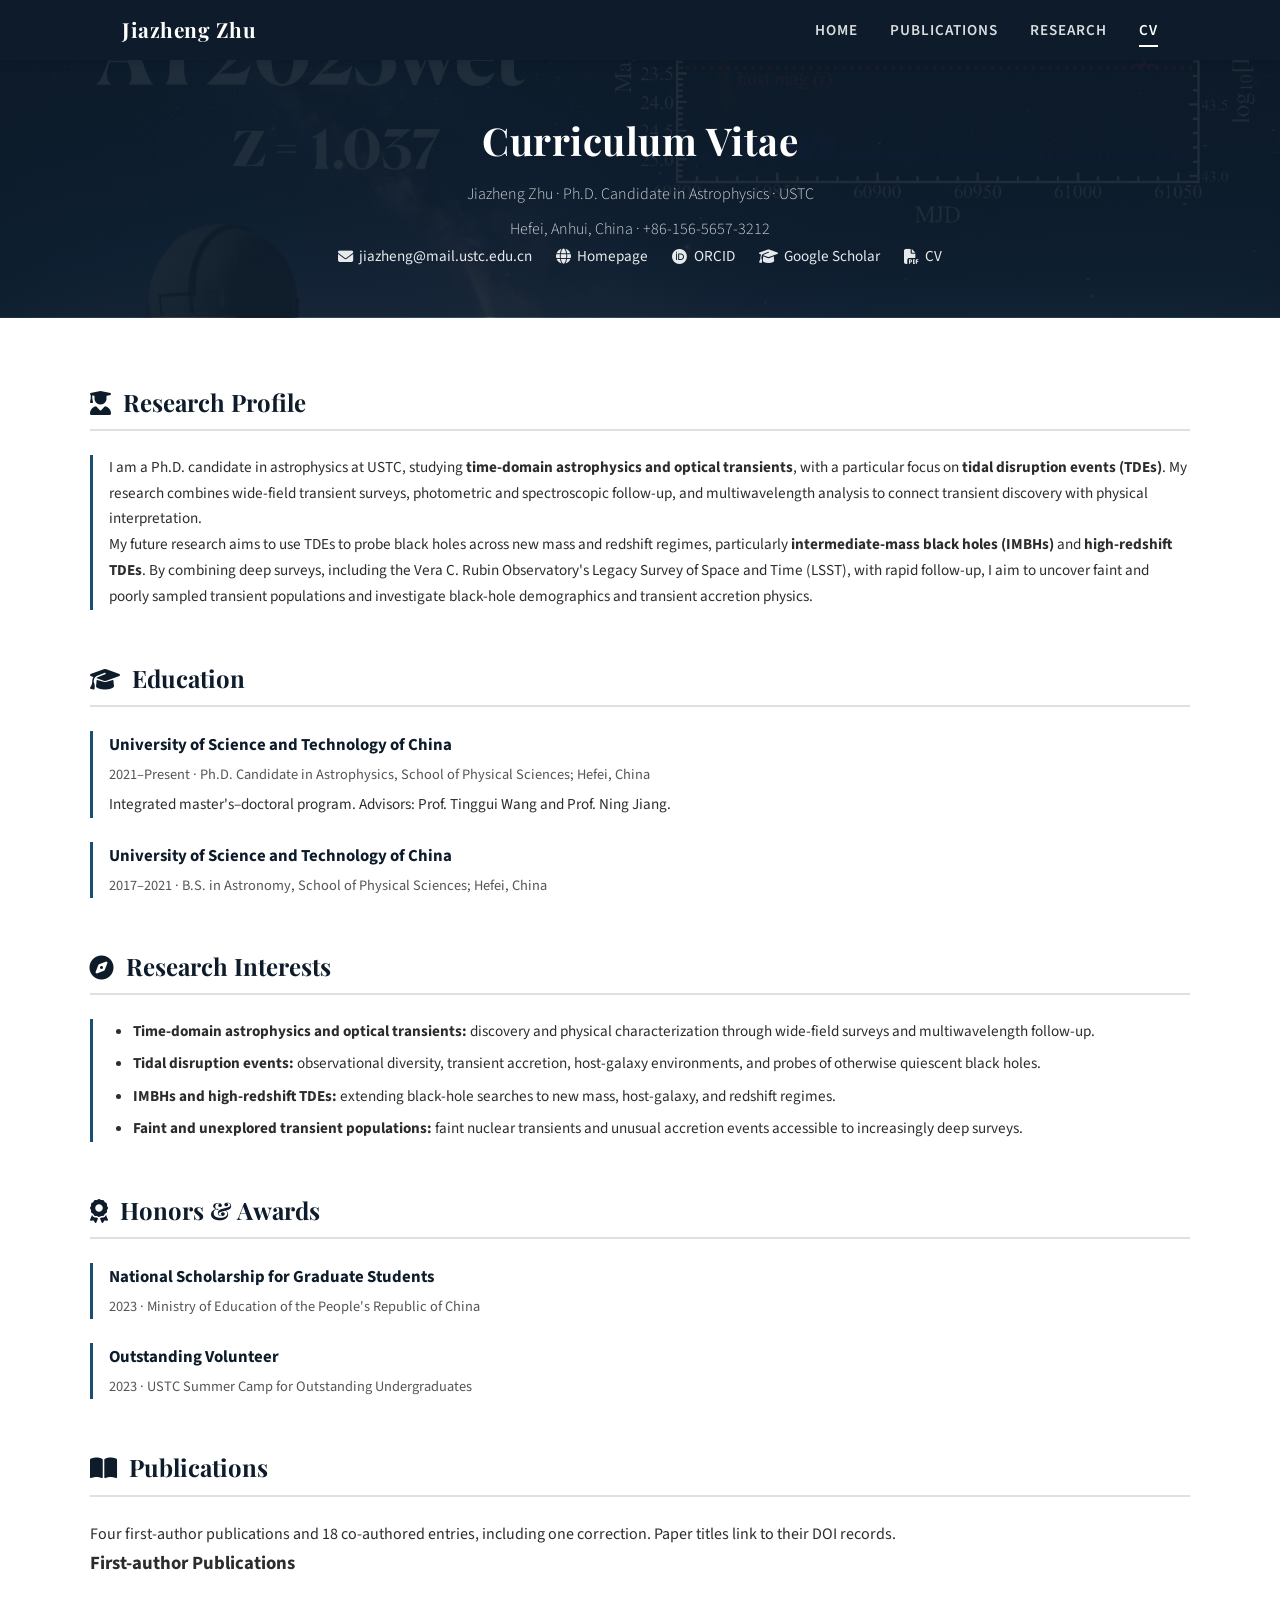
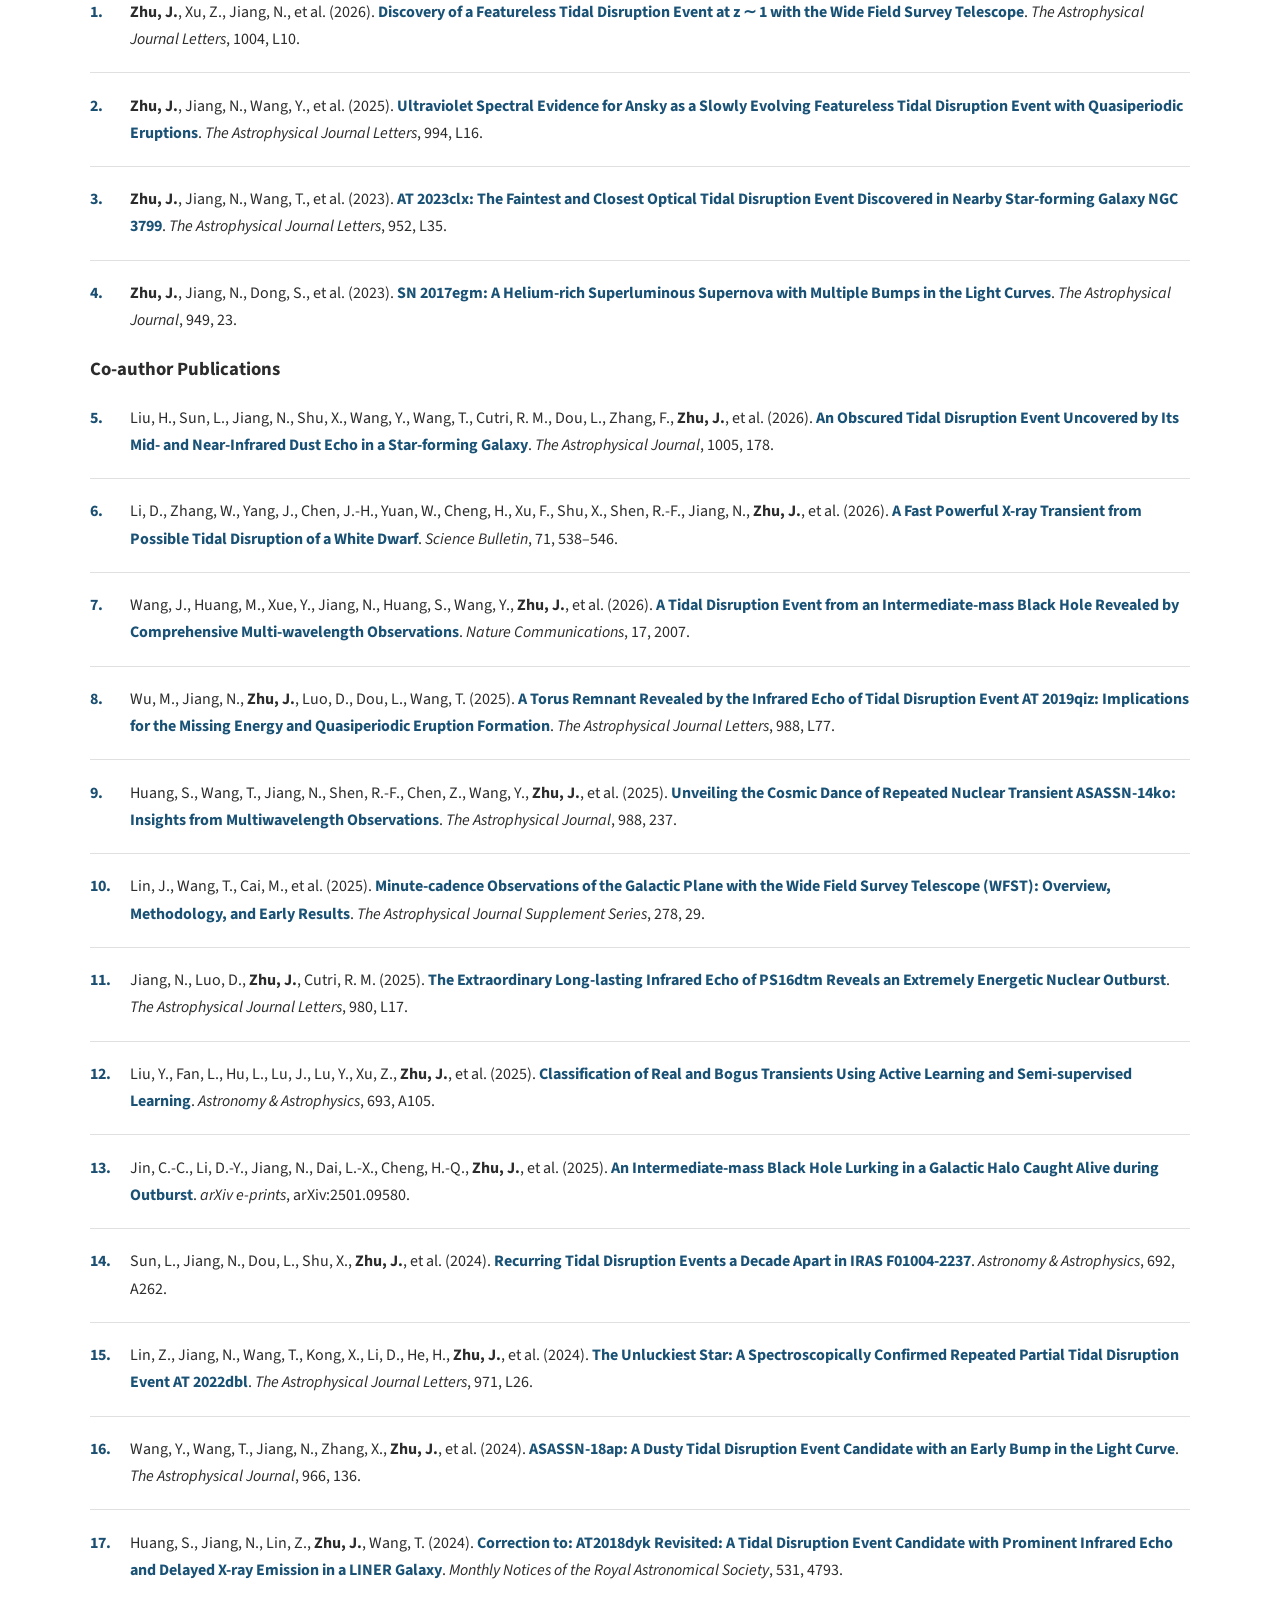
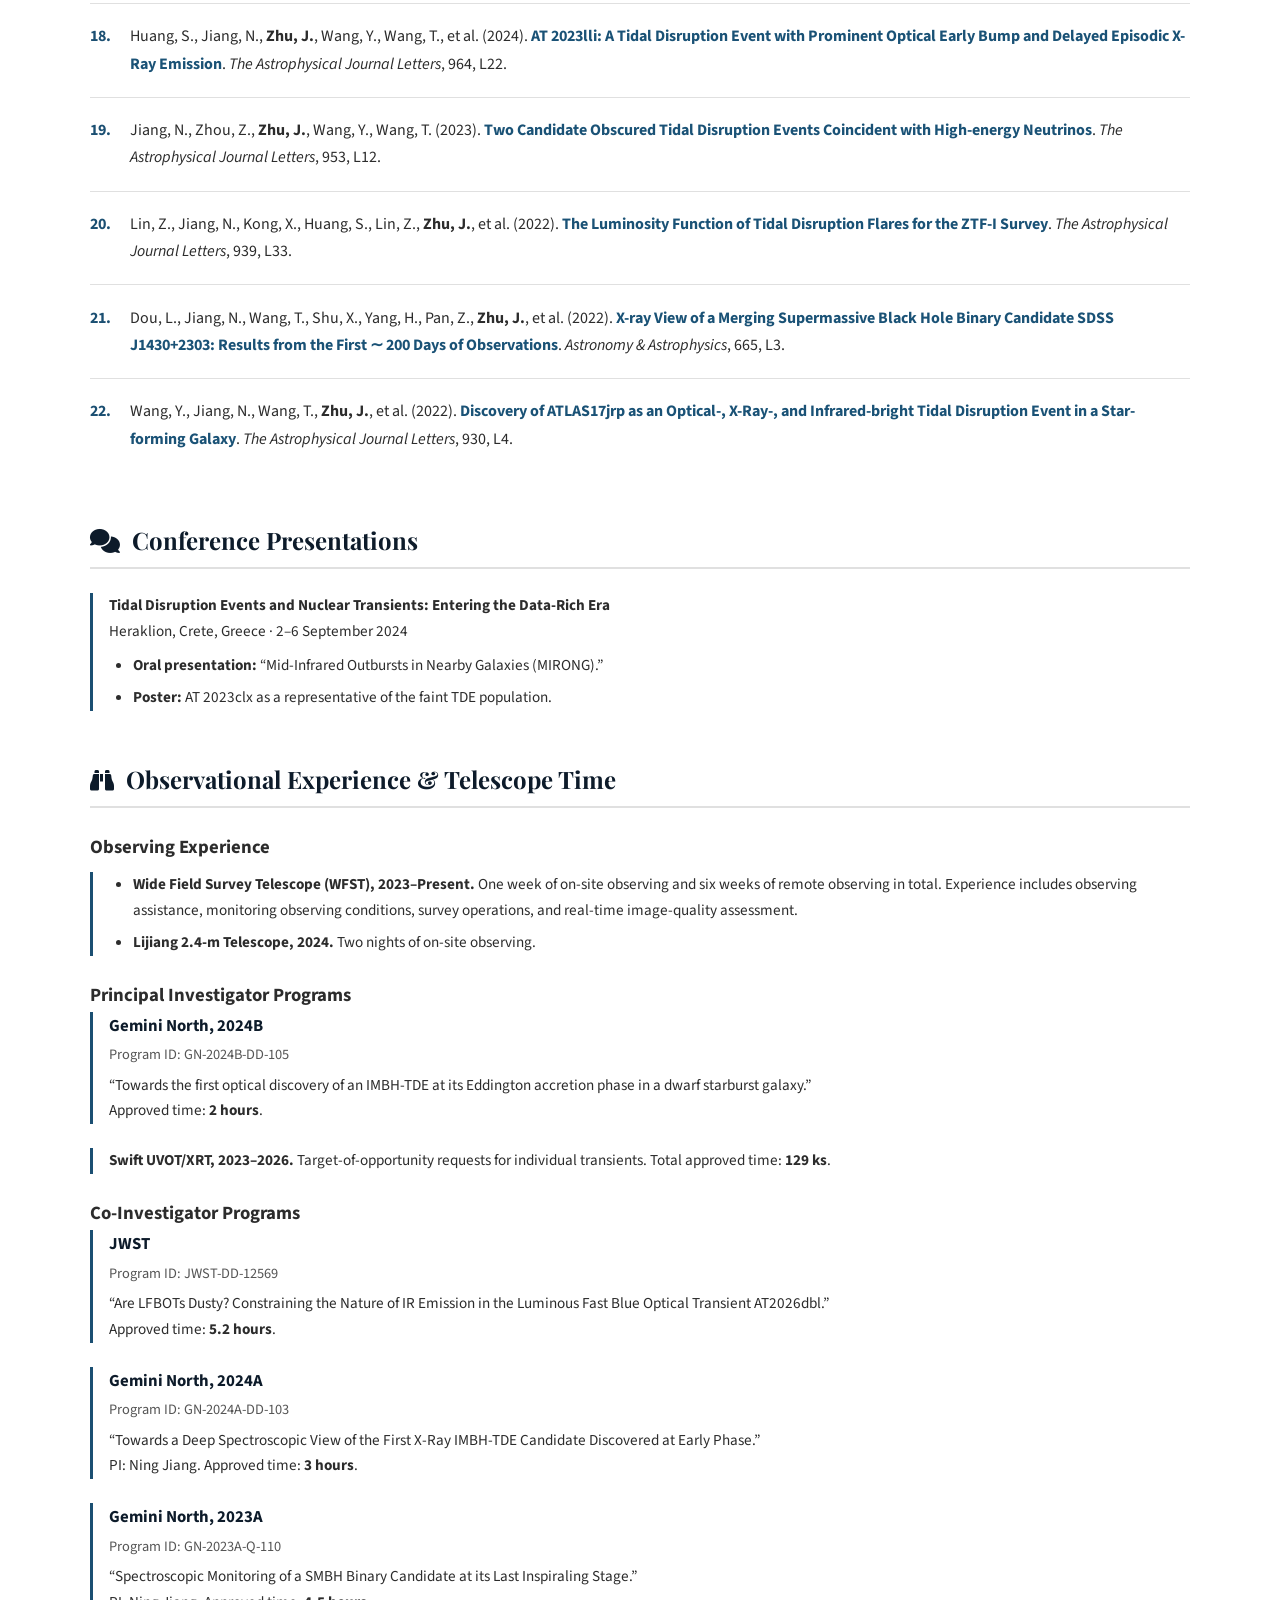
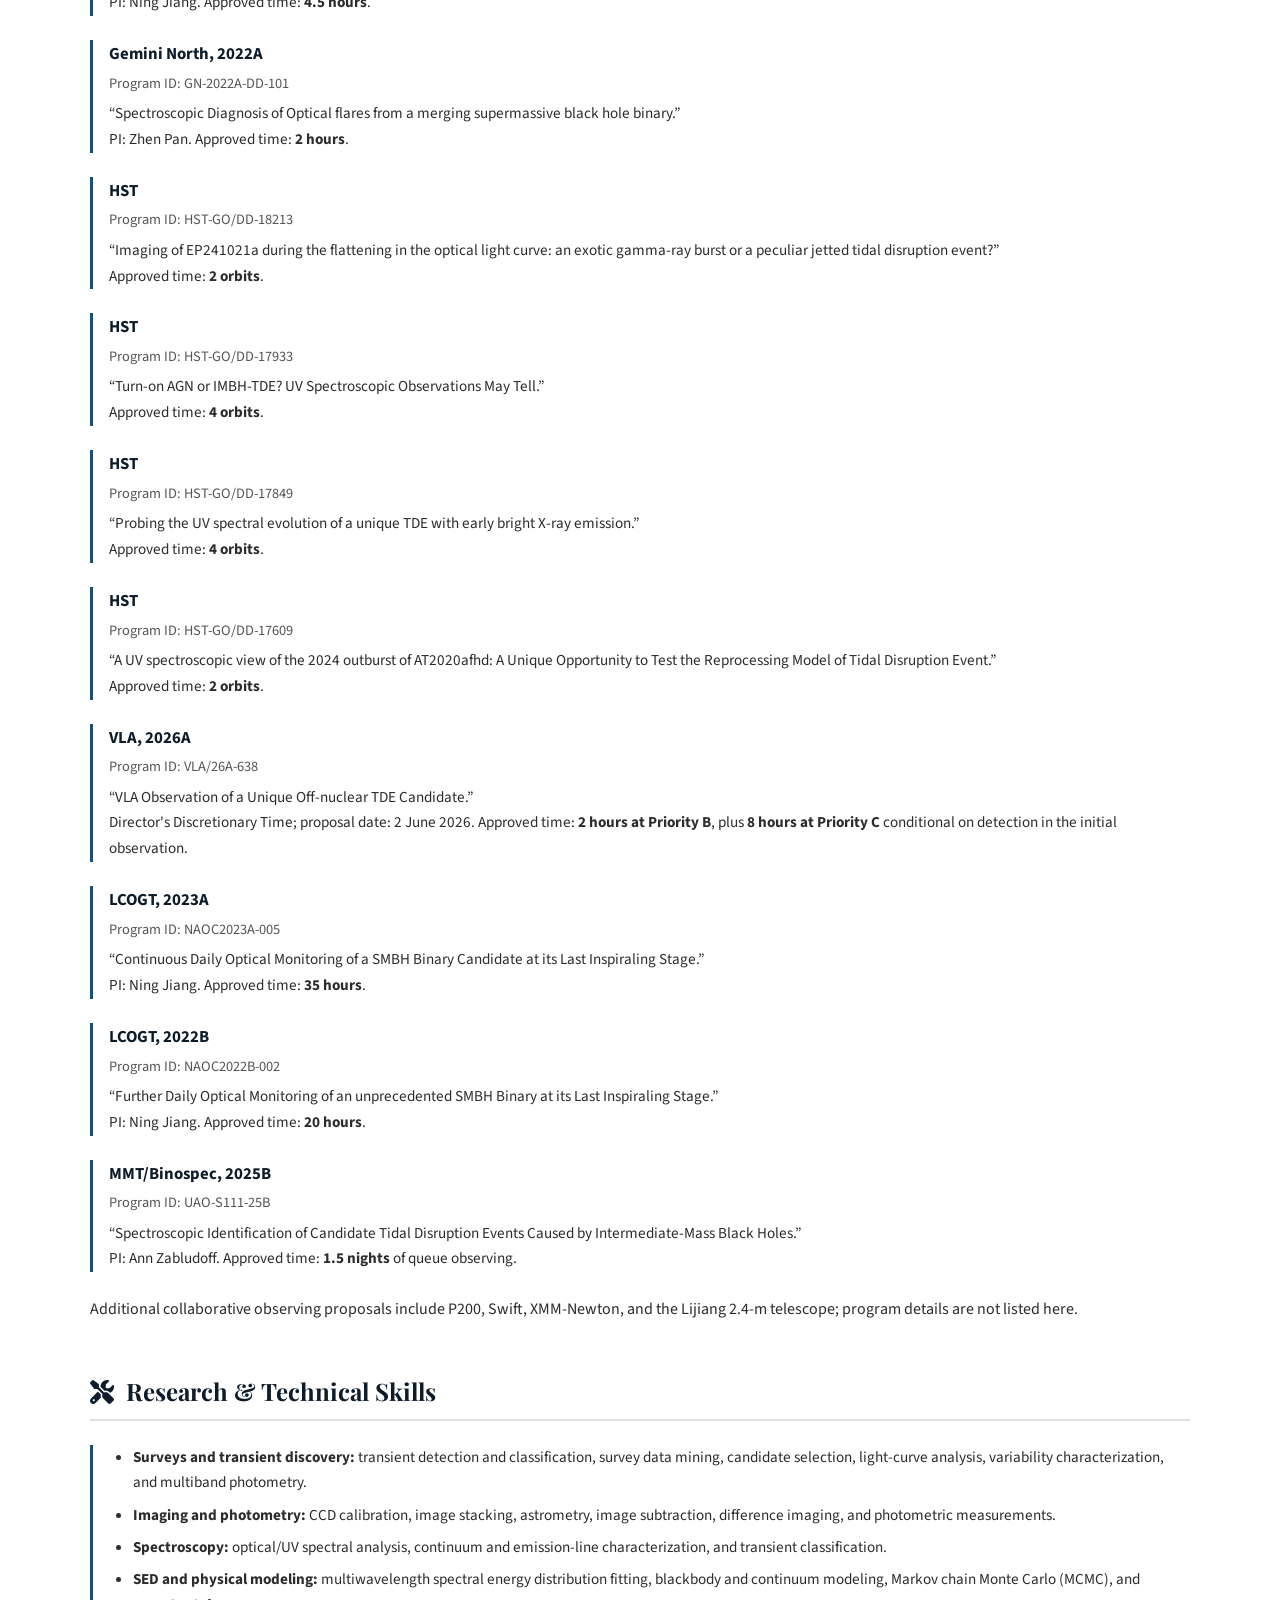
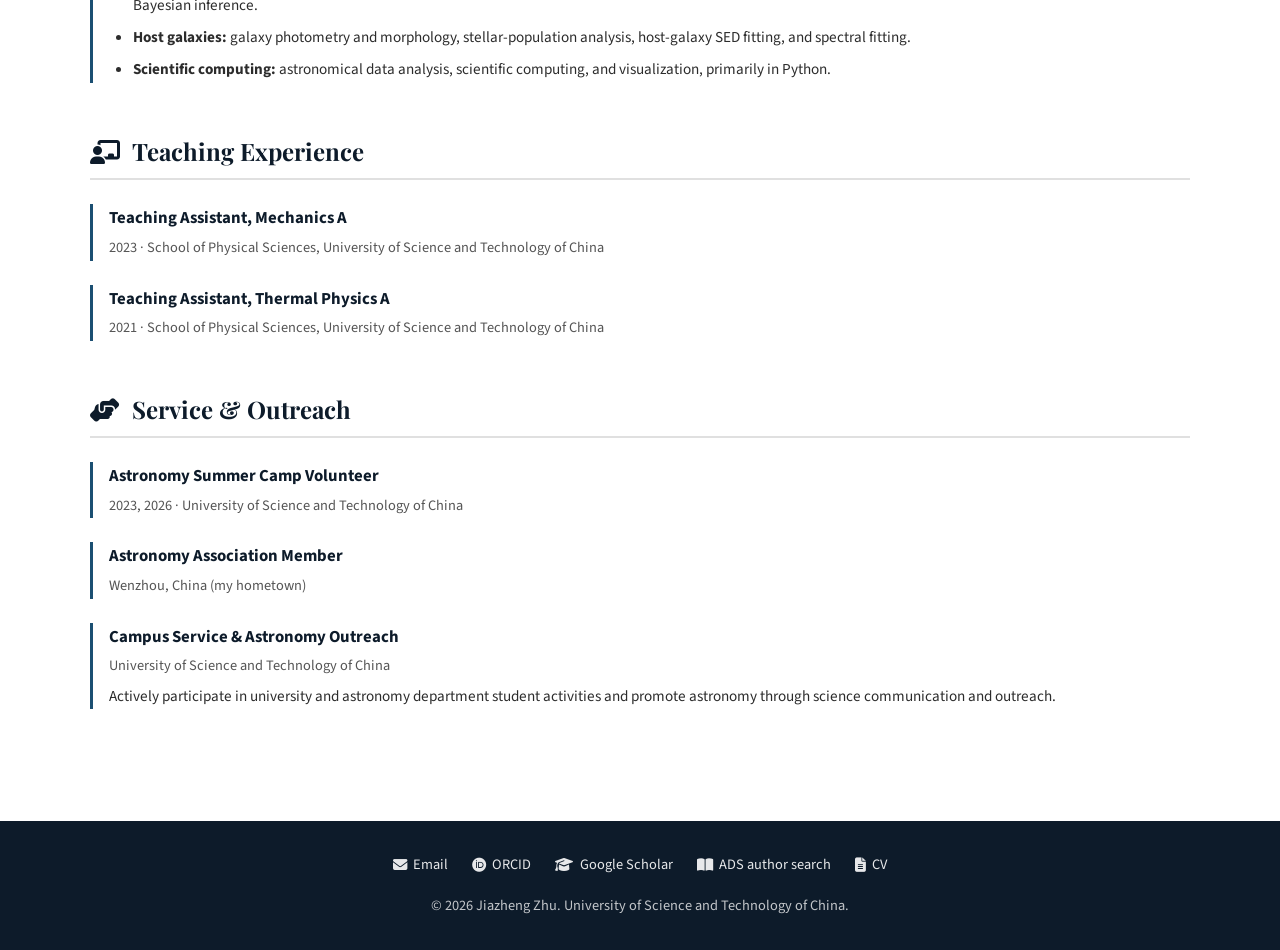
==== commit a9860923: "Add files via upload" ====
--- a/cv.html
+++ b/cv.html
@@ -43,6 +43,7 @@
       <a href="mailto:jiazheng@mail.ustc.edu.cn"><i class="fas fa-envelope" aria-hidden="true"></i> jiazheng@mail.ustc.edu.cn</a>
       <a href="https://jiazhengzhu-guanguan.github.io/" rel="me"><i class="fas fa-globe" aria-hidden="true"></i> Homepage</a>
       <a href="https://orcid.org/0000-0003-3824-9496" rel="me"><i class="fab fa-orcid" aria-hidden="true"></i> ORCID</a>
+      <a href="https://scholar.google.com/citations?hl=en&amp;user=DTJqAWMAAAAJ" rel="me"><i class="fas fa-graduation-cap" aria-hidden="true"></i> Google Scholar</a>
       <a href="CV_jiazheng.pdf"><i class="fas fa-file-pdf" aria-hidden="true"></i> CV</a>
     </div>
   </header>
@@ -213,6 +214,7 @@
     <ul class="footer-links">
       <li><a href="mailto:jiazheng@mail.ustc.edu.cn"><i class="fas fa-envelope"></i> Email</a></li>
       <li><a href="https://orcid.org/0000-0003-3824-9496" target="_blank" rel="me noopener noreferrer"><i class="fab fa-orcid"></i> ORCID</a></li>
+      <li><a href="https://scholar.google.com/citations?hl=en&amp;user=DTJqAWMAAAAJ" rel="me"><i class="fas fa-graduation-cap" aria-hidden="true"></i> Google Scholar</a></li>
       <li><a href="https://ui.adsabs.harvard.edu/search/q=author%3A%22Zhu%2C%20Jiazheng%22" target="_blank" rel="noopener noreferrer"><i class="fas fa-book-open"></i> ADS author search</a></li>
       <li><a href="CV_jiazheng.pdf"><i class="fas fa-file-alt"></i> CV</a></li>
     </ul>
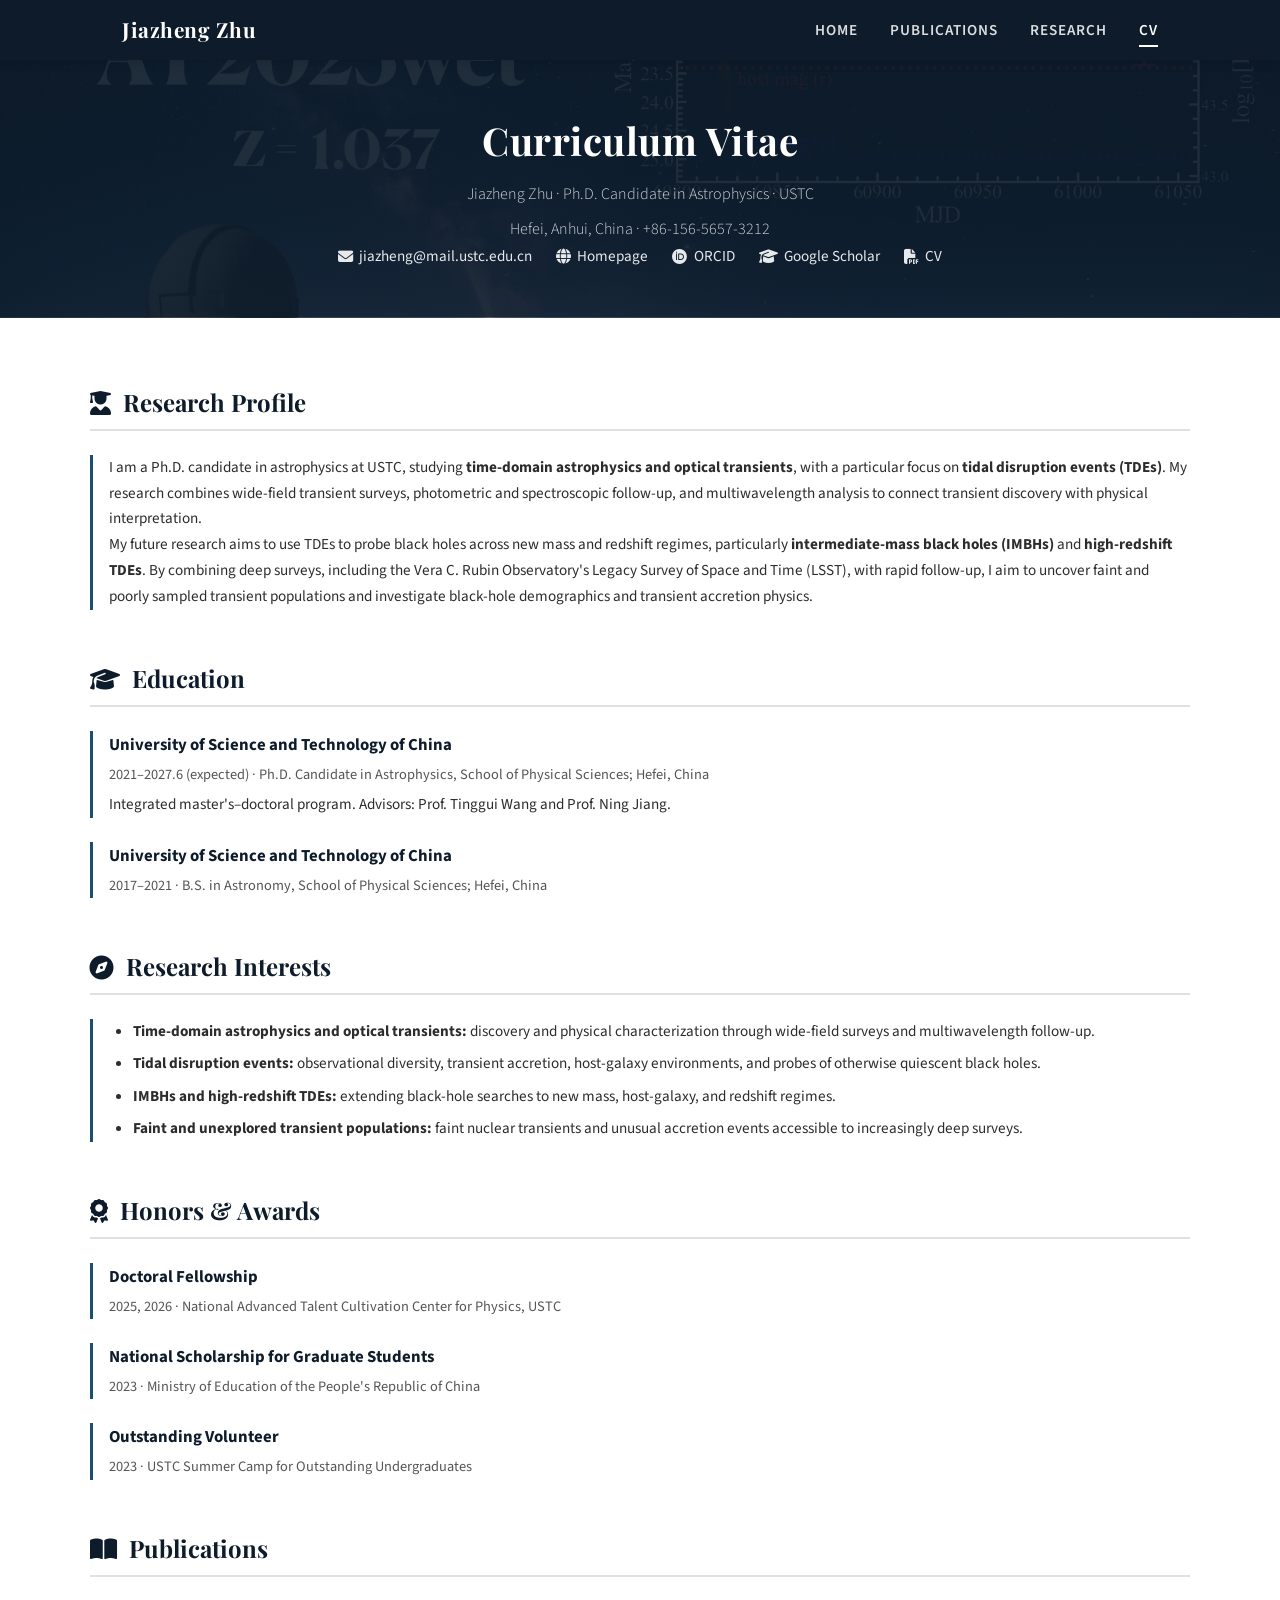
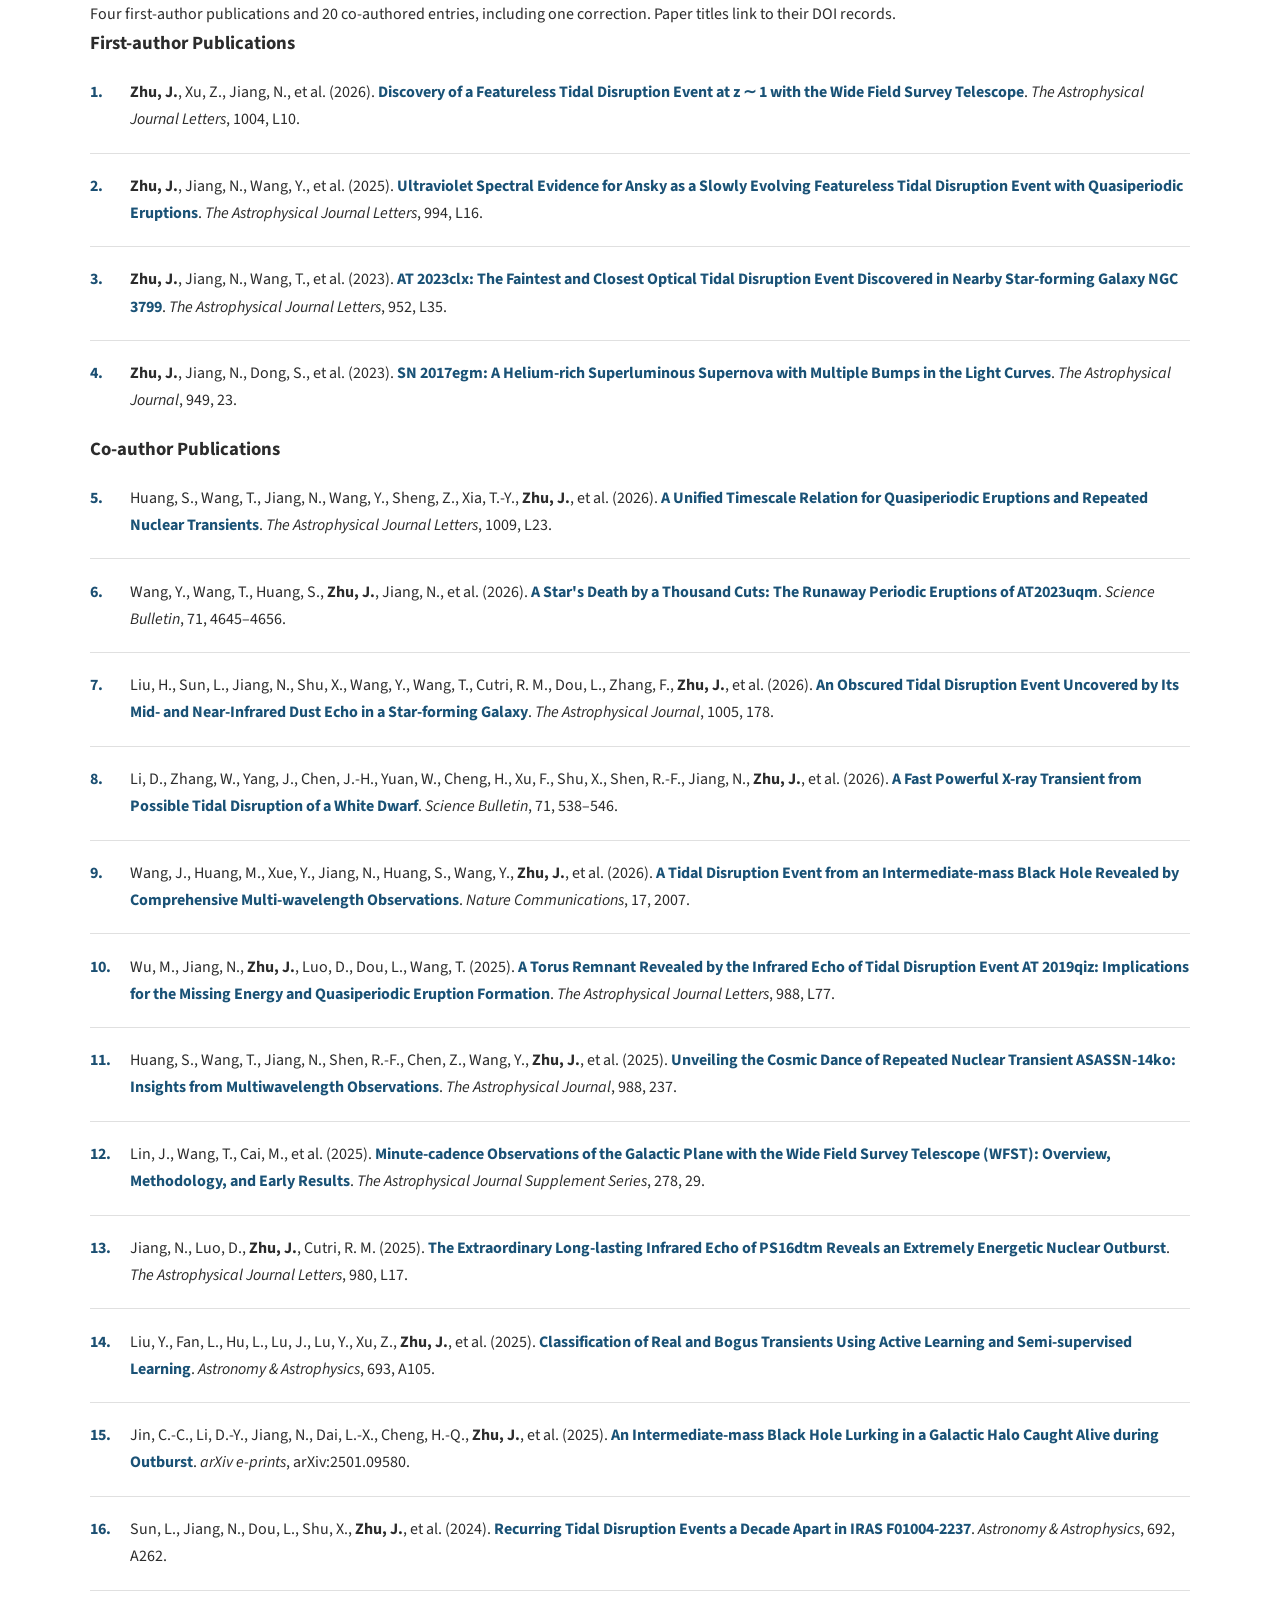
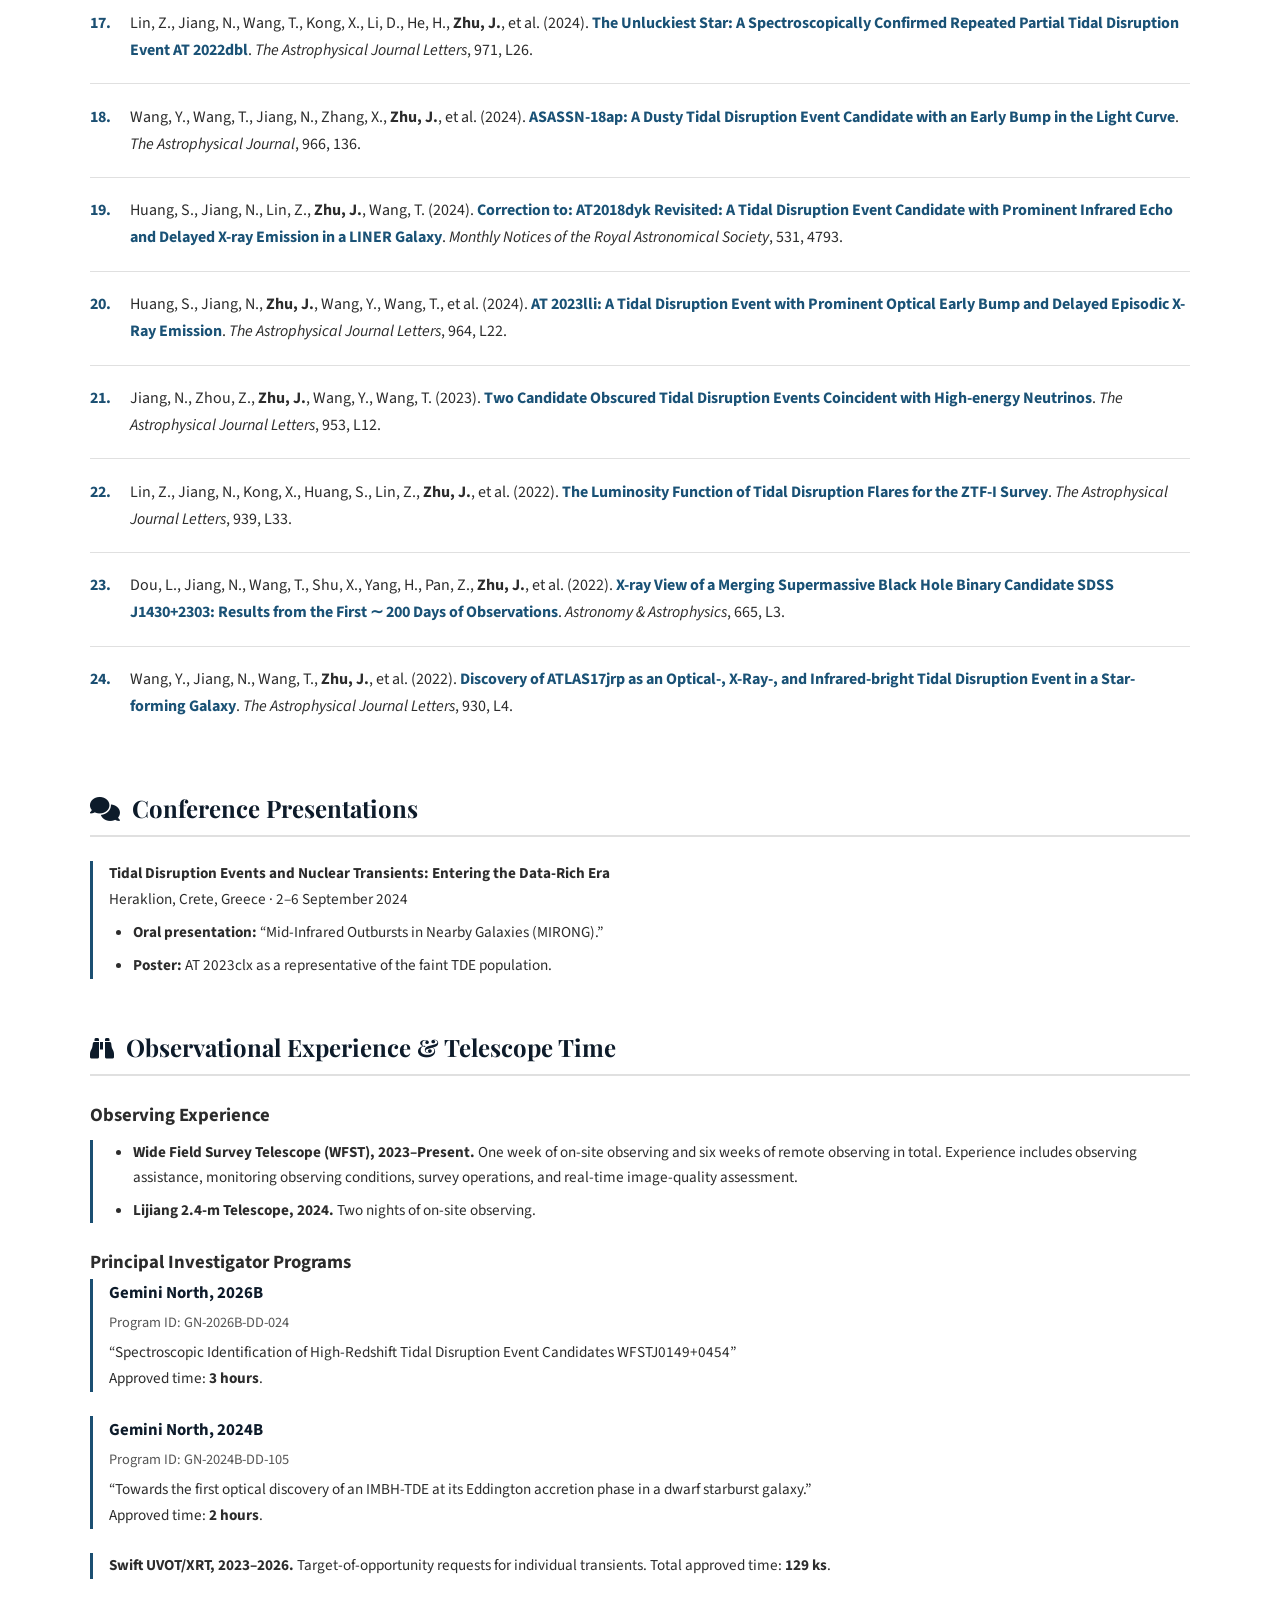
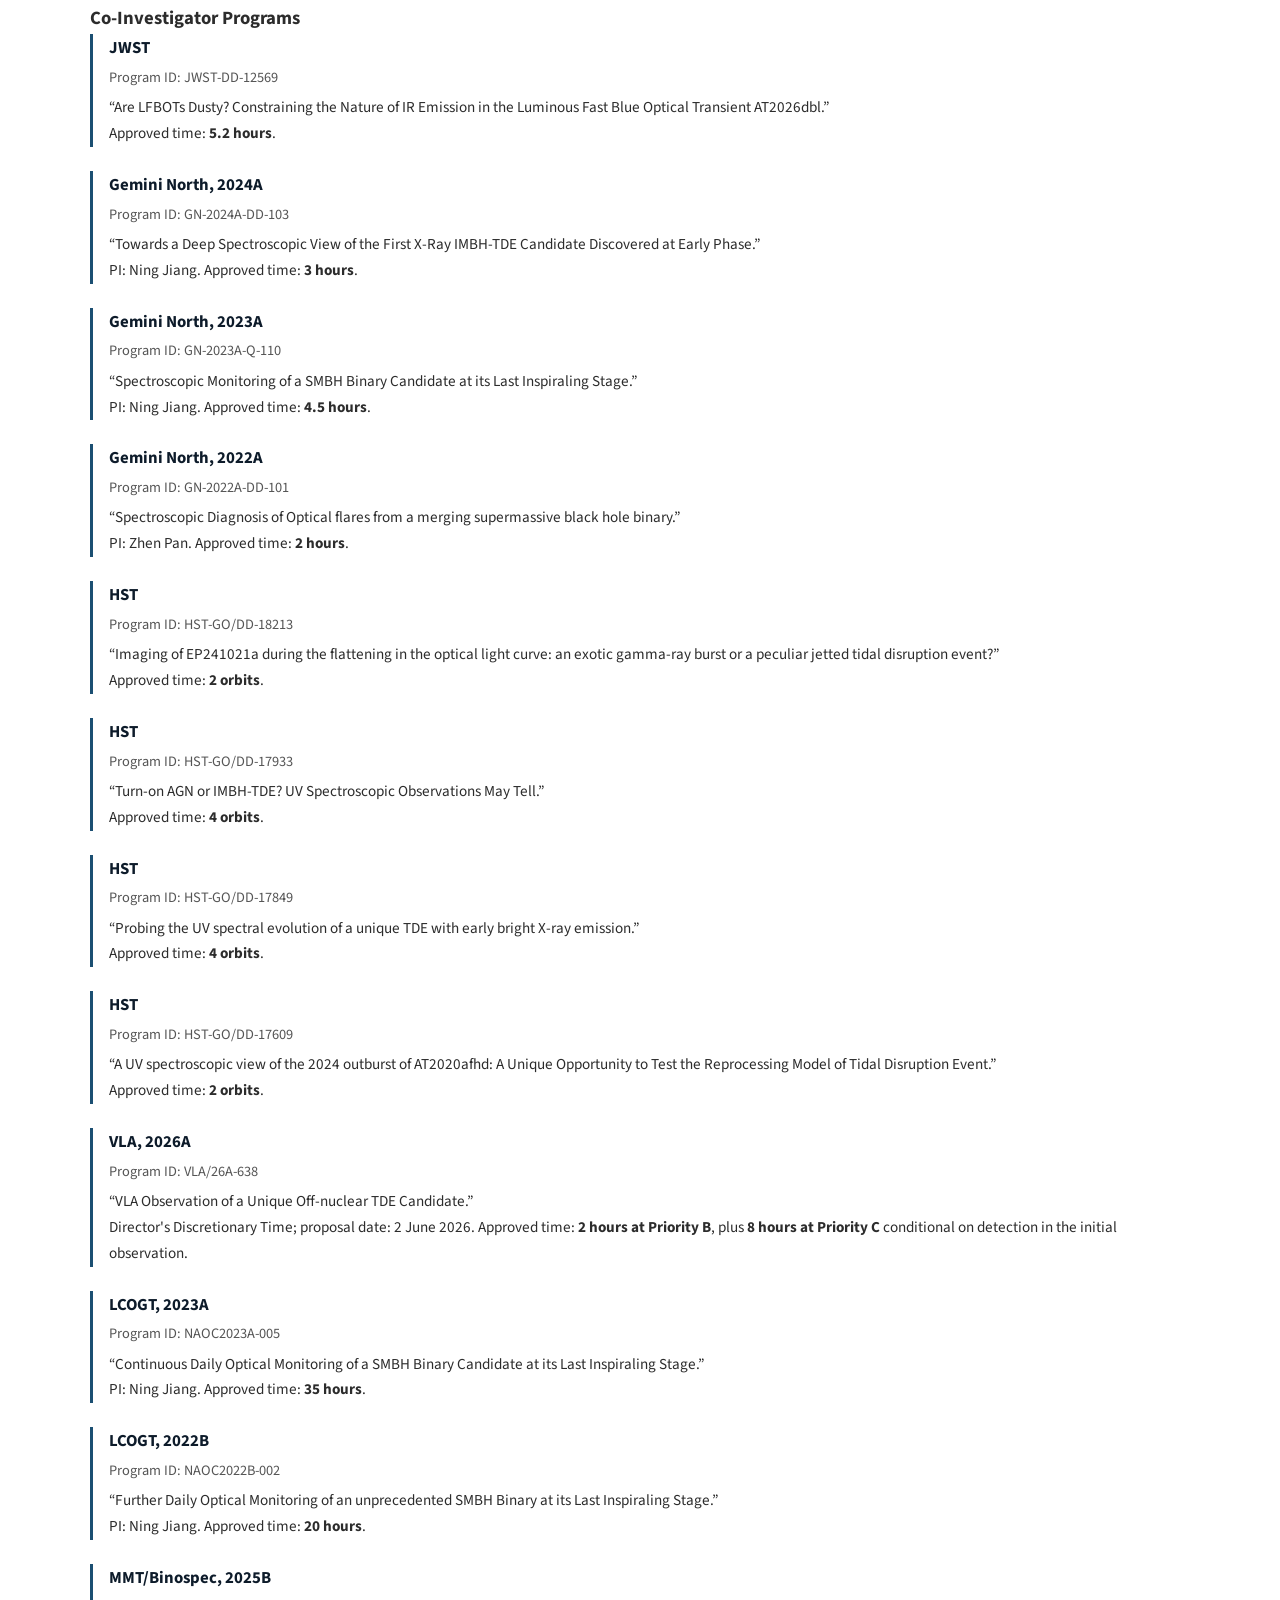
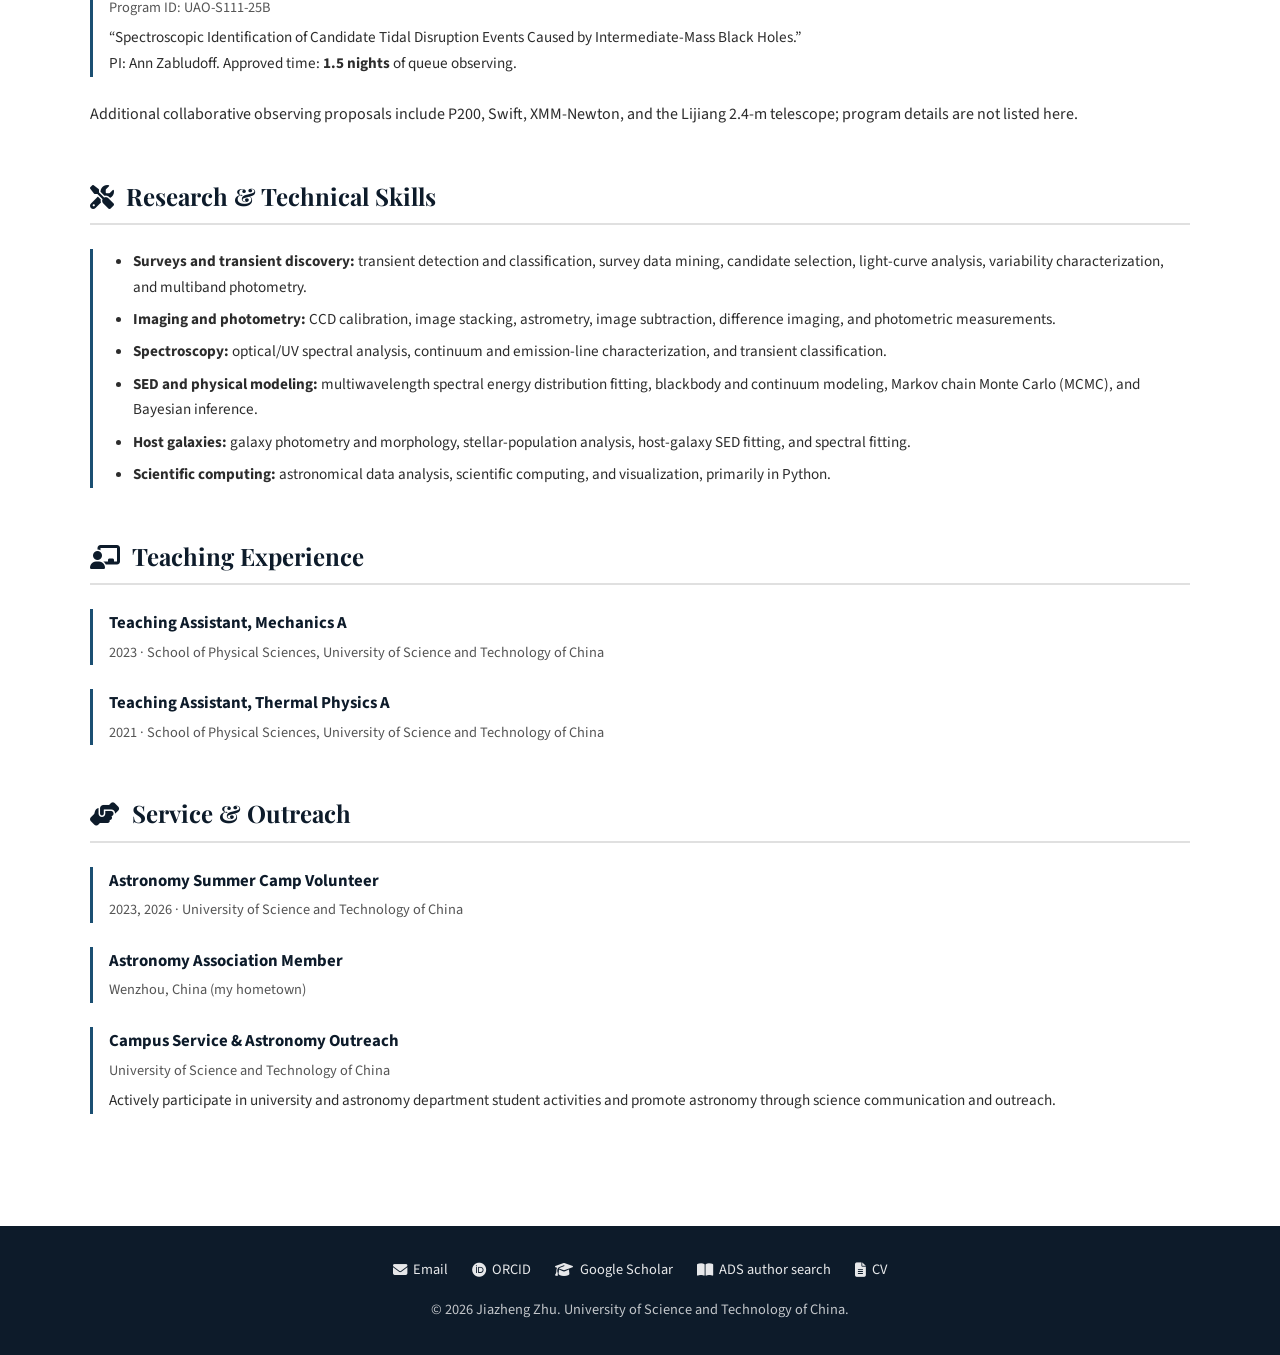
==== commit 306962ce: "Add files via upload" ====
--- a/cv.html
+++ b/cv.html
@@ -1,242 +1,249 @@
-<!DOCTYPE html>
-<html lang="en">
-<head>
-  <meta charset="UTF-8">
-  <meta name="viewport" content="width=device-width, initial-scale=1.0">
-  <title>CV | Jiazheng Zhu | Astrophysics Ph.D. Candidate at USTC</title>
-  <meta name="description" content="Academic CV of Jiazheng Zhu, astrophysics Ph.D. candidate at USTC: publications, telescope programs, teaching, astronomy outreach, and awards.">
-  <meta name="author" content="Jiazheng Zhu (朱家正)">
-  <meta property="og:type" content="website">
-  <meta property="og:site_name" content="Jiazheng Zhu">
-  <meta property="og:title" content="CV | Jiazheng Zhu | Astrophysics Ph.D. Candidate at USTC">
-  <meta property="og:description" content="Academic CV of Jiazheng Zhu, astrophysics Ph.D. candidate at USTC: publications, telescope programs, teaching, astronomy outreach, and awards.">
-  <meta name="twitter:card" content="summary">
-  <meta name="twitter:title" content="CV | Jiazheng Zhu | Astrophysics Ph.D. Candidate at USTC">
-  <meta name="twitter:description" content="Academic CV of Jiazheng Zhu, astrophysics Ph.D. candidate at USTC: publications, telescope programs, teaching, astronomy outreach, and awards.">
-  <link rel="stylesheet" href="style.css">
-  <link rel="stylesheet" href="https://cdnjs.cloudflare.com/ajax/libs/font-awesome/6.5.1/css/all.min.css">
-</head>
-<body>
-
-  <!-- Navigation -->
-  <nav class="navbar">
-    <div class="navbar-inner">
-      <a href="index.html" class="navbar-brand">Jiazheng Zhu</a>
-      <button class="menu-toggle" aria-label="Toggle menu">
-        <i class="fas fa-bars"></i>
-      </button>
-      <ul class="navbar-links">
-        <li><a href="index.html">Home</a></li>
-        <li><a href="publications.html">Publications</a></li>
-        <li><a href="projects.html">Research</a></li>
-        <li><a href="cv.html" class="active">CV</a></li>
-      </ul>
-    </div>
-  </nav>
-
-  <!-- Page Header -->
-  <header class="page-header">
-    <h1>Curriculum Vitae</h1>
-    <p>Jiazheng Zhu &middot; Ph.D. Candidate in Astrophysics &middot; USTC</p>
-    <p>Hefei, Anhui, China &middot; +86-156-5657-3212</p>
-    <div class="hero-links">
-      <a href="mailto:jiazheng@mail.ustc.edu.cn"><i class="fas fa-envelope" aria-hidden="true"></i> jiazheng@mail.ustc.edu.cn</a>
-      <a href="https://jiazhengzhu-guanguan.github.io/" rel="me"><i class="fas fa-globe" aria-hidden="true"></i> Homepage</a>
-      <a href="https://orcid.org/0000-0003-3824-9496" rel="me"><i class="fab fa-orcid" aria-hidden="true"></i> ORCID</a>
-      <a href="https://scholar.google.com/citations?hl=en&amp;user=DTJqAWMAAAAJ" rel="me"><i class="fas fa-graduation-cap" aria-hidden="true"></i> Google Scholar</a>
-      <a href="CV_jiazheng.pdf"><i class="fas fa-file-pdf" aria-hidden="true"></i> CV</a>
-    </div>
-  </header>
-
-  <section class="section">
-    <div class="container">
-<div class="cv-section fade-in" id="cv-research-profile">
-<h2><i class="fas fa-user-graduate" aria-hidden="true"></i> &nbsp;Research Profile</h2>
-<div class="cv-entry"><p>I am a Ph.D. candidate in astrophysics at USTC, studying <strong>time-domain astrophysics and optical transients</strong>, with a particular focus on <strong>tidal disruption events (TDEs)</strong>. My research combines wide-field transient surveys, photometric and spectroscopic follow-up, and multiwavelength analysis to connect transient discovery with physical interpretation.</p>
-<p>My future research aims to use TDEs to probe black holes across new mass and redshift regimes, particularly <strong>intermediate-mass black holes (IMBHs)</strong> and <strong>high-redshift TDEs</strong>. By combining deep surveys, including the Vera C. Rubin Observatory&#x27;s Legacy Survey of Space and Time (LSST), with rapid follow-up, I aim to uncover faint and poorly sampled transient populations and investigate black-hole demographics and transient accretion physics.</p></div>
-</div>
-
-<div class="cv-section fade-in" id="cv-education">
-<h2><i class="fas fa-graduation-cap" aria-hidden="true"></i> &nbsp;Education</h2>
-<div class="cv-entry">
-<h3>University of Science and Technology of China</h3>
-<div class="cv-meta">2021&ndash;Present &middot; Ph.D. Candidate in Astrophysics, School of Physical Sciences; Hefei, China</div>
-<p>Integrated master&#x27;s&ndash;doctoral program. Advisors: Prof. Tinggui Wang and Prof. Ning Jiang.</p>
-</div>
-<div class="cv-entry">
-<h3>University of Science and Technology of China</h3>
-<div class="cv-meta">2017&ndash;2021 &middot; B.S. in Astronomy, School of Physical Sciences; Hefei, China</div>
-
-</div>
-</div>
-
-<div class="cv-section fade-in" id="cv-research-interests">
-<h2><i class="fas fa-compass" aria-hidden="true"></i> &nbsp;Research Interests</h2>
-<div class="cv-entry"><ul class="cv-list">
-<li><strong>Time-domain astrophysics and optical transients:</strong> discovery and physical characterization through wide-field surveys and multiwavelength follow-up.</li>
-<li><strong>Tidal disruption events:</strong> observational diversity, transient accretion, host-galaxy environments, and probes of otherwise quiescent black holes.</li>
-<li><strong>IMBHs and high-redshift TDEs:</strong> extending black-hole searches to new mass, host-galaxy, and redshift regimes.</li>
-<li><strong>Faint and unexplored transient populations:</strong> faint nuclear transients and unusual accretion events accessible to increasingly deep surveys.</li>
-</ul></div>
-</div>
-
-<div class="cv-section fade-in" id="cv-honors-awards">
-<h2><i class="fas fa-award" aria-hidden="true"></i> &nbsp;Honors &amp; Awards</h2>
-<div class="cv-entry">
-<h3>National Scholarship for Graduate Students</h3>
-<div class="cv-meta">2023 &middot; Ministry of Education of the People&#x27;s Republic of China</div>
-
-</div>
-<div class="cv-entry">
-<h3>Outstanding Volunteer</h3>
-<div class="cv-meta">2023 &middot; USTC Summer Camp for Outstanding Undergraduates</div>
-
-</div>
-</div>
-
-<div class="cv-section fade-in" id="cv-publications">
-<h2><i class="fas fa-book-open" aria-hidden="true"></i> &nbsp;Publications</h2>
-<p>Four first-author publications and 18 co-authored entries, including one correction. Paper titles link to their DOI records.</p>
-<h3>First-author Publications</h3>
-<ol class="pub-list" start="1" style="counter-reset: pub-counter 0;">
-<li class="pub-item"><strong>Zhu, J.</strong>, Xu, Z., Jiang, N., et al. (2026). <a href="https://doi.org/10.3847/2041-8213/ae710d"><strong>Discovery of a Featureless Tidal Disruption Event at z &sim; 1 with the Wide Field Survey Telescope</strong></a>. <em>The Astrophysical Journal Letters</em>, 1004, L10.</li>
-<li class="pub-item"><strong>Zhu, J.</strong>, Jiang, N., Wang, Y., et al. (2025). <a href="https://doi.org/10.3847/2041-8213/ae19ea"><strong>Ultraviolet Spectral Evidence for Ansky as a Slowly Evolving Featureless Tidal Disruption Event with Quasiperiodic Eruptions</strong></a>. <em>The Astrophysical Journal Letters</em>, 994, L16.</li>
-<li class="pub-item"><strong>Zhu, J.</strong>, Jiang, N., Wang, T., et al. (2023). <a href="https://doi.org/10.3847/2041-8213/ace625"><strong>AT 2023clx: The Faintest and Closest Optical Tidal Disruption Event Discovered in Nearby Star-forming Galaxy NGC 3799</strong></a>. <em>The Astrophysical Journal Letters</em>, 952, L35.</li>
-<li class="pub-item"><strong>Zhu, J.</strong>, Jiang, N., Dong, S., et al. (2023). <a href="https://doi.org/10.3847/1538-4357/acc2c3"><strong>SN 2017egm: A Helium-rich Superluminous Supernova with Multiple Bumps in the Light Curves</strong></a>. <em>The Astrophysical Journal</em>, 949, 23.</li>
-</ol>
-<h3>Co-author Publications</h3>
-<ol class="pub-list" start="5" style="counter-reset: pub-counter 4;">
-<li class="pub-item">Liu, H., Sun, L., Jiang, N., Shu, X., Wang, Y., Wang, T., Cutri, R. M., Dou, L., Zhang, F., <strong>Zhu, J.</strong>, et al. (2026). <a href="https://doi.org/10.3847/1538-4357/ae7362"><strong>An Obscured Tidal Disruption Event Uncovered by Its Mid- and Near-Infrared Dust Echo in a Star-forming Galaxy</strong></a>. <em>The Astrophysical Journal</em>, 1005, 178.</li>
-<li class="pub-item">Li, D., Zhang, W., Yang, J., Chen, J.-H., Yuan, W., Cheng, H., Xu, F., Shu, X., Shen, R.-F., Jiang, N., <strong>Zhu, J.</strong>, et al. (2026). <a href="https://doi.org/10.1016/j.scib.2025.12.050"><strong>A Fast Powerful X-ray Transient from Possible Tidal Disruption of a White Dwarf</strong></a>. <em>Science Bulletin</em>, 71, 538&ndash;546.</li>
-<li class="pub-item">Wang, J., Huang, M., Xue, Y., Jiang, N., Huang, S., Wang, Y., <strong>Zhu, J.</strong>, et al. (2026). <a href="https://doi.org/10.1038/s41467-026-68670-3"><strong>A Tidal Disruption Event from an Intermediate-mass Black Hole Revealed by Comprehensive Multi-wavelength Observations</strong></a>. <em>Nature Communications</em>, 17, 2007.</li>
-<li class="pub-item">Wu, M., Jiang, N., <strong>Zhu, J.</strong>, Luo, D., Dou, L., Wang, T. (2025). <a href="https://doi.org/10.3847/2041-8213/adf229"><strong>A Torus Remnant Revealed by the Infrared Echo of Tidal Disruption Event AT 2019qiz: Implications for the Missing Energy and Quasiperiodic Eruption Formation</strong></a>. <em>The Astrophysical Journal Letters</em>, 988, L77.</li>
-<li class="pub-item">Huang, S., Wang, T., Jiang, N., Shen, R.-F., Chen, Z., Wang, Y., <strong>Zhu, J.</strong>, et al. (2025). <a href="https://doi.org/10.3847/1538-4357/ade795"><strong>Unveiling the Cosmic Dance of Repeated Nuclear Transient ASASSN-14ko: Insights from Multiwavelength Observations</strong></a>. <em>The Astrophysical Journal</em>, 988, 237.</li>
-<li class="pub-item">Lin, J., Wang, T., Cai, M., et al. (2025). <a href="https://doi.org/10.3847/1538-4365/adc0fc"><strong>Minute-cadence Observations of the Galactic Plane with the Wide Field Survey Telescope (WFST): Overview, Methodology, and Early Results</strong></a>. <em>The Astrophysical Journal Supplement Series</em>, 278, 29.</li>
-<li class="pub-item">Jiang, N., Luo, D., <strong>Zhu, J.</strong>, Cutri, R. M. (2025). <a href="https://doi.org/10.3847/2041-8213/adaeb9"><strong>The Extraordinary Long-lasting Infrared Echo of PS16dtm Reveals an Extremely Energetic Nuclear Outburst</strong></a>. <em>The Astrophysical Journal Letters</em>, 980, L17.</li>
-<li class="pub-item">Liu, Y., Fan, L., Hu, L., Lu, J., Lu, Y., Xu, Z., <strong>Zhu, J.</strong>, et al. (2025). <a href="https://doi.org/10.1051/0004-6361/202348581"><strong>Classification of Real and Bogus Transients Using Active Learning and Semi-supervised Learning</strong></a>. <em>Astronomy &amp; Astrophysics</em>, 693, A105.</li>
-<li class="pub-item">Jin, C.-C., Li, D.-Y., Jiang, N., Dai, L.-X., Cheng, H.-Q., <strong>Zhu, J.</strong>, et al. (2025). <a href="https://doi.org/10.48550/arXiv.2501.09580"><strong>An Intermediate-mass Black Hole Lurking in a Galactic Halo Caught Alive during Outburst</strong></a>. <em>arXiv e-prints</em>, arXiv:2501.09580.</li>
-<li class="pub-item">Sun, L., Jiang, N., Dou, L., Shu, X., <strong>Zhu, J.</strong>, et al. (2024). <a href="https://doi.org/10.1051/0004-6361/202452380"><strong>Recurring Tidal Disruption Events a Decade Apart in IRAS F01004-2237</strong></a>. <em>Astronomy &amp; Astrophysics</em>, 692, A262.</li>
-<li class="pub-item">Lin, Z., Jiang, N., Wang, T., Kong, X., Li, D., He, H., <strong>Zhu, J.</strong>, et al. (2024). <a href="https://doi.org/10.3847/2041-8213/ad638e"><strong>The Unluckiest Star: A Spectroscopically Confirmed Repeated Partial Tidal Disruption Event AT 2022dbl</strong></a>. <em>The Astrophysical Journal Letters</em>, 971, L26.</li>
-<li class="pub-item">Wang, Y., Wang, T., Jiang, N., Zhang, X., <strong>Zhu, J.</strong>, et al. (2024). <a href="https://doi.org/10.3847/1538-4357/ad2ae4"><strong>ASASSN-18ap: A Dusty Tidal Disruption Event Candidate with an Early Bump in the Light Curve</strong></a>. <em>The Astrophysical Journal</em>, 966, 136.</li>
-<li class="pub-item">Huang, S., Jiang, N., Lin, Z., <strong>Zhu, J.</strong>, Wang, T. (2024). <a href="https://doi.org/10.1093/mnras/stae1445"><strong>Correction to: AT2018dyk Revisited: A Tidal Disruption Event Candidate with Prominent Infrared Echo and Delayed X-ray Emission in a LINER Galaxy</strong></a>. <em>Monthly Notices of the Royal Astronomical Society</em>, 531, 4793.</li>
-<li class="pub-item">Huang, S., Jiang, N., <strong>Zhu, J.</strong>, Wang, Y., Wang, T., et al. (2024). <a href="https://doi.org/10.3847/2041-8213/ad319f"><strong>AT 2023lli: A Tidal Disruption Event with Prominent Optical Early Bump and Delayed Episodic X-Ray Emission</strong></a>. <em>The Astrophysical Journal Letters</em>, 964, L22.</li>
-<li class="pub-item">Jiang, N., Zhou, Z., <strong>Zhu, J.</strong>, Wang, Y., Wang, T. (2023). <a href="https://doi.org/10.3847/2041-8213/acebe3"><strong>Two Candidate Obscured Tidal Disruption Events Coincident with High-energy Neutrinos</strong></a>. <em>The Astrophysical Journal Letters</em>, 953, L12.</li>
-<li class="pub-item">Lin, Z., Jiang, N., Kong, X., Huang, S., Lin, Z., <strong>Zhu, J.</strong>, et al. (2022). <a href="https://doi.org/10.3847/2041-8213/ac9c63"><strong>The Luminosity Function of Tidal Disruption Flares for the ZTF-I Survey</strong></a>. <em>The Astrophysical Journal Letters</em>, 939, L33.</li>
-<li class="pub-item">Dou, L., Jiang, N., Wang, T., Shu, X., Yang, H., Pan, Z., <strong>Zhu, J.</strong>, et al. (2022). <a href="https://doi.org/10.1051/0004-6361/202244450"><strong>X-ray View of a Merging Supermassive Black Hole Binary Candidate SDSS J1430+2303: Results from the First &sim; 200 Days of Observations</strong></a>. <em>Astronomy &amp; Astrophysics</em>, 665, L3.</li>
-<li class="pub-item">Wang, Y., Jiang, N., Wang, T., <strong>Zhu, J.</strong>, et al. (2022). <a href="https://doi.org/10.3847/2041-8213/ac6670"><strong>Discovery of ATLAS17jrp as an Optical-, X-Ray-, and Infrared-bright Tidal Disruption Event in a Star-forming Galaxy</strong></a>. <em>The Astrophysical Journal Letters</em>, 930, L4.</li>
-</ol>
-
-</div>
-
-<div class="cv-section fade-in" id="cv-conference-presentations">
-<h2><i class="fas fa-comments" aria-hidden="true"></i> &nbsp;Conference Presentations</h2>
-<div class="cv-entry"><p><strong>Tidal Disruption Events and Nuclear Transients: Entering the Data-Rich Era</strong><br> Heraklion, Crete, Greece  &middot;  2&ndash;6 September 2024</p><ul class="cv-list">
-<li><strong>Oral presentation:</strong> &ldquo;Mid-Infrared Outbursts in Nearby Galaxies (MIRONG).&rdquo;</li>
-<li><strong>Poster:</strong> AT 2023clx as a representative of the faint TDE population.</li>
-</ul></div>
-</div>
-
-<div class="cv-section fade-in" id="cv-observational-experience-telescope-time">
-<h2><i class="fas fa-binoculars" aria-hidden="true"></i> &nbsp;Observational Experience &amp; Telescope Time</h2>
-<h3>Observing Experience</h3>
-<div class="cv-entry"><ul class="cv-list">
-<li><strong>Wide Field Survey Telescope (WFST), 2023&ndash;Present.</strong> One week of on-site observing and six weeks of remote observing in total. Experience includes observing assistance, monitoring observing conditions, survey operations, and real-time image-quality assessment.</li>
-<li><strong>Lijiang 2.4-m Telescope, 2024.</strong> Two nights of on-site observing.</li>
-</ul></div>
-<h3>Principal Investigator Programs</h3>
-<div class="cv-entry"><h3>Gemini North, 2024B</h3><div class="cv-meta">Program ID: GN-2024B-DD-105</div><p>&ldquo;Towards the first optical discovery of an IMBH-TDE at its Eddington accretion phase in a dwarf starburst galaxy.&rdquo;</p><p>Approved time: <strong>2 hours</strong>.</p></div>
-<div class="cv-entry"><p><strong>Swift UVOT/XRT, 2023&ndash;2026.</strong> Target-of-opportunity requests for individual transients. Total approved time: <strong>129 ks</strong>.</p></div>
-<h3>Co-Investigator Programs</h3>
-<div class="cv-entry"><h3>JWST</h3><div class="cv-meta">Program ID: JWST-DD-12569</div><p>&ldquo;Are LFBOTs Dusty? Constraining the Nature of IR Emission in the Luminous Fast Blue Optical Transient AT2026dbl.&rdquo;</p><p>Approved time: <strong>5.2 hours</strong>.</p></div>
-<div class="cv-entry"><h3>Gemini North, 2024A</h3><div class="cv-meta">Program ID: GN-2024A-DD-103</div><p>&ldquo;Towards a Deep Spectroscopic View of the First X-Ray IMBH-TDE Candidate Discovered at Early Phase.&rdquo;</p><p>PI: Ning Jiang. Approved time: <strong>3 hours</strong>.</p></div>
-<div class="cv-entry"><h3>Gemini North, 2023A</h3><div class="cv-meta">Program ID: GN-2023A-Q-110</div><p>&ldquo;Spectroscopic Monitoring of a SMBH Binary Candidate at its Last Inspiraling Stage.&rdquo;</p><p>PI: Ning Jiang. Approved time: <strong>4.5 hours</strong>.</p></div>
-<div class="cv-entry"><h3>Gemini North, 2022A</h3><div class="cv-meta">Program ID: GN-2022A-DD-101</div><p>&ldquo;Spectroscopic Diagnosis of Optical flares from a merging supermassive black hole binary.&rdquo;</p><p>PI: Zhen Pan. Approved time: <strong>2 hours</strong>.</p></div>
-<div class="cv-entry"><h3>HST</h3><div class="cv-meta">Program ID: HST-GO/DD-18213</div><p>&ldquo;Imaging of EP241021a during the flattening in the optical light curve: an exotic gamma-ray burst or a peculiar jetted tidal disruption event?&rdquo;</p><p>Approved time: <strong>2 orbits</strong>.</p></div>
-<div class="cv-entry"><h3>HST</h3><div class="cv-meta">Program ID: HST-GO/DD-17933</div><p>&ldquo;Turn-on AGN or IMBH-TDE? UV Spectroscopic Observations May Tell.&rdquo;</p><p>Approved time: <strong>4 orbits</strong>.</p></div>
-<div class="cv-entry"><h3>HST</h3><div class="cv-meta">Program ID: HST-GO/DD-17849</div><p>&ldquo;Probing the UV spectral evolution of a unique TDE with early bright X-ray emission.&rdquo;</p><p>Approved time: <strong>4 orbits</strong>.</p></div>
-<div class="cv-entry"><h3>HST</h3><div class="cv-meta">Program ID: HST-GO/DD-17609</div><p>&ldquo;A UV spectroscopic view of the 2024 outburst of AT2020afhd: A Unique Opportunity to Test the Reprocessing Model of Tidal Disruption Event.&rdquo;</p><p>Approved time: <strong>2 orbits</strong>.</p></div>
-<div class="cv-entry"><h3>VLA, 2026A</h3><div class="cv-meta">Program ID: VLA/26A-638</div><p>&ldquo;VLA Observation of a Unique Off-nuclear TDE Candidate.&rdquo;</p><p>Director&#x27;s Discretionary Time; proposal date: 2 June 2026. Approved time: <strong>2 hours at Priority B</strong>, plus <strong>8 hours at Priority C</strong> conditional on detection in the initial observation.</p></div>
-<div class="cv-entry"><h3>LCOGT, 2023A</h3><div class="cv-meta">Program ID: NAOC2023A-005</div><p>&ldquo;Continuous Daily Optical Monitoring of a SMBH Binary Candidate at its Last Inspiraling Stage.&rdquo;</p><p>PI: Ning Jiang. Approved time: <strong>35 hours</strong>.</p></div>
-<div class="cv-entry"><h3>LCOGT, 2022B</h3><div class="cv-meta">Program ID: NAOC2022B-002</div><p>&ldquo;Further Daily Optical Monitoring of an unprecedented SMBH Binary at its Last Inspiraling Stage.&rdquo;</p><p>PI: Ning Jiang. Approved time: <strong>20 hours</strong>.</p></div>
-<div class="cv-entry"><h3>MMT/Binospec, 2025B</h3><div class="cv-meta">Program ID: UAO-S111-25B</div><p>&ldquo;Spectroscopic Identification of Candidate Tidal Disruption Events Caused by Intermediate-Mass Black Holes.&rdquo;</p><p>PI: Ann Zabludoff. Approved time: <strong>1.5 nights</strong> of queue observing.</p></div>
-<p>Additional collaborative observing proposals include P200, Swift, XMM-Newton, and the Lijiang 2.4-m telescope; program details are not listed here.</p>
-</div>
-
-<div class="cv-section fade-in" id="cv-research-technical-skills">
-<h2><i class="fas fa-tools" aria-hidden="true"></i> &nbsp;Research &amp; Technical Skills</h2>
-<div class="cv-entry"><ul class="cv-list">
-<li><strong>Surveys and transient discovery:</strong> transient detection and classification, survey data mining, candidate selection, light-curve analysis, variability characterization, and multiband photometry.</li>
-<li><strong>Imaging and photometry:</strong> CCD calibration, image stacking, astrometry, image subtraction, difference imaging, and photometric measurements.</li>
-<li><strong>Spectroscopy:</strong> optical/UV spectral analysis, continuum and emission-line characterization, and transient classification.</li>
-<li><strong>SED and physical modeling:</strong> multiwavelength spectral energy distribution fitting, blackbody and continuum modeling, Markov chain Monte Carlo (MCMC), and Bayesian inference.</li>
-<li><strong>Host galaxies:</strong> galaxy photometry and morphology, stellar-population analysis, host-galaxy SED fitting, and spectral fitting.</li>
-<li><strong>Scientific computing:</strong> astronomical data analysis, scientific computing, and visualization, primarily in Python.</li>
-</ul></div>
-</div>
-
-<div class="cv-section fade-in" id="cv-teaching-experience">
-<h2><i class="fas fa-chalkboard-teacher" aria-hidden="true"></i> &nbsp;Teaching Experience</h2>
-<div class="cv-entry">
-<h3>Teaching Assistant, Mechanics A</h3>
-<div class="cv-meta">2023 &middot; School of Physical Sciences, University of Science and Technology of China</div>
-
-</div>
-<div class="cv-entry">
-<h3>Teaching Assistant, Thermal Physics A</h3>
-<div class="cv-meta">2021 &middot; School of Physical Sciences, University of Science and Technology of China</div>
-
-</div>
-</div>
-
-<div class="cv-section fade-in" id="cv-service-outreach">
-<h2><i class="fas fa-hands-helping" aria-hidden="true"></i> &nbsp;Service &amp; Outreach</h2>
-<div class="cv-entry">
-<h3>Astronomy Summer Camp Volunteer</h3>
-<div class="cv-meta">2023, 2026 &middot; University of Science and Technology of China</div>
-
-</div>
-<div class="cv-entry">
-<h3>Astronomy Association Member</h3>
-<div class="cv-meta">Wenzhou, China (my hometown)</div>
-
-</div>
-<div class="cv-entry">
-<h3>Campus Service &amp; Astronomy Outreach</h3>
-<div class="cv-meta">University of Science and Technology of China</div>
-<p>Actively participate in university and astronomy department student activities and promote astronomy through science communication and outreach.</p>
-</div>
-</div>
-    </div>
-  </section>
-
-  <!-- Footer -->
-  <footer class="footer">
-    <ul class="footer-links">
-      <li><a href="mailto:jiazheng@mail.ustc.edu.cn"><i class="fas fa-envelope"></i> Email</a></li>
-      <li><a href="https://orcid.org/0000-0003-3824-9496" target="_blank" rel="me noopener noreferrer"><i class="fab fa-orcid"></i> ORCID</a></li>
-      <li><a href="https://scholar.google.com/citations?hl=en&amp;user=DTJqAWMAAAAJ" rel="me"><i class="fas fa-graduation-cap" aria-hidden="true"></i> Google Scholar</a></li>
-      <li><a href="https://ui.adsabs.harvard.edu/search/q=author%3A%22Zhu%2C%20Jiazheng%22" target="_blank" rel="noopener noreferrer"><i class="fas fa-book-open"></i> ADS author search</a></li>
-      <li><a href="CV_jiazheng.pdf"><i class="fas fa-file-alt"></i> CV</a></li>
-    </ul>
-    <p>&copy; 2026 Jiazheng Zhu. University of Science and Technology of China.</p>
-  </footer>
-
-  <!-- Visible email contact also works when no mail application is configured. -->
-  <dialog class="email-dialog" id="email-dialog" aria-labelledby="email-dialog-title">
-    <form method="dialog" class="email-dialog-header">
-      <h2 id="email-dialog-title">Contact Jiazheng Zhu</h2>
-      <button class="email-dialog-close" aria-label="Close email contact">&times;</button>
-    </form>
-    <p>Email address</p>
-    <p class="email-address">jiazheng@mail.ustc.edu.cn</p>
-    <div class="email-dialog-actions">
-      <button type="button" class="email-copy">Copy email address</button>
-      <a href="mailto:jiazheng@mail.ustc.edu.cn" data-email-compose>Open email app</a>
-    </div>
-    <p class="email-copy-status" role="status" aria-live="polite"></p>
-    <p class="email-dialog-note">You can also paste this address into your webmail. Opening an email app requires a configured mail application.</p>
-  </dialog>
-
-  <script src="main.js"></script>
-</body>
-</html>
+<!DOCTYPE html>
+<html lang="en">
+<head>
+  <meta charset="UTF-8">
+  <meta name="viewport" content="width=device-width, initial-scale=1.0">
+  <title>CV | Jiazheng Zhu | Astrophysics Ph.D. Candidate at USTC</title>
+  <meta name="description" content="Academic CV of Jiazheng Zhu, astrophysics Ph.D. candidate at USTC: publications, telescope programs, teaching, astronomy outreach, and awards.">
+  <meta name="author" content="Jiazheng Zhu (朱家正)">
+  <meta property="og:type" content="website">
+  <meta property="og:site_name" content="Jiazheng Zhu">
+  <meta property="og:title" content="CV | Jiazheng Zhu | Astrophysics Ph.D. Candidate at USTC">
+  <meta property="og:description" content="Academic CV of Jiazheng Zhu, astrophysics Ph.D. candidate at USTC: publications, telescope programs, teaching, astronomy outreach, and awards.">
+  <meta name="twitter:card" content="summary">
+  <meta name="twitter:title" content="CV | Jiazheng Zhu | Astrophysics Ph.D. Candidate at USTC">
+  <meta name="twitter:description" content="Academic CV of Jiazheng Zhu, astrophysics Ph.D. candidate at USTC: publications, telescope programs, teaching, astronomy outreach, and awards.">
+  <link rel="stylesheet" href="style.css">
+  <link rel="stylesheet" href="https://cdnjs.cloudflare.com/ajax/libs/font-awesome/6.5.1/css/all.min.css">
+</head>
+<body>
+
+  <!-- Navigation -->
+  <nav class="navbar">
+    <div class="navbar-inner">
+      <a href="index.html" class="navbar-brand">Jiazheng Zhu</a>
+      <button class="menu-toggle" aria-label="Toggle menu">
+        <i class="fas fa-bars"></i>
+      </button>
+      <ul class="navbar-links">
+        <li><a href="index.html">Home</a></li>
+        <li><a href="publications.html">Publications</a></li>
+        <li><a href="projects.html">Research</a></li>
+        <li><a href="cv.html" class="active">CV</a></li>
+      </ul>
+    </div>
+  </nav>
+
+  <!-- Page Header -->
+  <header class="page-header">
+    <h1>Curriculum Vitae</h1>
+    <p>Jiazheng Zhu &middot; Ph.D. Candidate in Astrophysics &middot; USTC</p>
+    <p>Hefei, Anhui, China &middot; +86-156-5657-3212</p>
+    <div class="hero-links">
+      <a href="mailto:jiazheng@mail.ustc.edu.cn"><i class="fas fa-envelope" aria-hidden="true"></i> jiazheng@mail.ustc.edu.cn</a>
+      <a href="https://jiazhengzhu-guanguan.github.io/" rel="me"><i class="fas fa-globe" aria-hidden="true"></i> Homepage</a>
+      <a href="https://orcid.org/0000-0003-3824-9496" rel="me"><i class="fab fa-orcid" aria-hidden="true"></i> ORCID</a>
+      <a href="https://scholar.google.com/citations?hl=en&amp;user=DTJqAWMAAAAJ" rel="me"><i class="fas fa-graduation-cap" aria-hidden="true"></i> Google Scholar</a>
+      <a href="CV_jiazheng.pdf"><i class="fas fa-file-pdf" aria-hidden="true"></i> CV</a>
+    </div>
+  </header>
+
+  <section class="section">
+    <div class="container">
+<div class="cv-section fade-in" id="cv-research-profile">
+<h2><i class="fas fa-user-graduate" aria-hidden="true"></i> &nbsp;Research Profile</h2>
+<div class="cv-entry"><p>I am a Ph.D. candidate in astrophysics at USTC, studying <strong>time-domain astrophysics and optical transients</strong>, with a particular focus on <strong>tidal disruption events (TDEs)</strong>. My research combines wide-field transient surveys, photometric and spectroscopic follow-up, and multiwavelength analysis to connect transient discovery with physical interpretation.</p>
+<p>My future research aims to use TDEs to probe black holes across new mass and redshift regimes, particularly <strong>intermediate-mass black holes (IMBHs)</strong> and <strong>high-redshift TDEs</strong>. By combining deep surveys, including the Vera C. Rubin Observatory&#x27;s Legacy Survey of Space and Time (LSST), with rapid follow-up, I aim to uncover faint and poorly sampled transient populations and investigate black-hole demographics and transient accretion physics.</p></div>
+</div>
+
+<div class="cv-section fade-in" id="cv-education">
+<h2><i class="fas fa-graduation-cap" aria-hidden="true"></i> &nbsp;Education</h2>
+<div class="cv-entry">
+<h3>University of Science and Technology of China</h3>
+<div class="cv-meta">2021&ndash;2027.6 (expected) &middot; Ph.D. Candidate in Astrophysics, School of Physical Sciences; Hefei, China</div>
+<p>Integrated master&#x27;s&ndash;doctoral program. Advisors: Prof. Tinggui Wang and Prof. Ning Jiang.</p>
+</div>
+<div class="cv-entry">
+<h3>University of Science and Technology of China</h3>
+<div class="cv-meta">2017&ndash;2021 &middot; B.S. in Astronomy, School of Physical Sciences; Hefei, China</div>
+
+</div>
+</div>
+
+<div class="cv-section fade-in" id="cv-research-interests">
+<h2><i class="fas fa-compass" aria-hidden="true"></i> &nbsp;Research Interests</h2>
+<div class="cv-entry"><ul class="cv-list">
+<li><strong>Time-domain astrophysics and optical transients:</strong> discovery and physical characterization through wide-field surveys and multiwavelength follow-up.</li>
+<li><strong>Tidal disruption events:</strong> observational diversity, transient accretion, host-galaxy environments, and probes of otherwise quiescent black holes.</li>
+<li><strong>IMBHs and high-redshift TDEs:</strong> extending black-hole searches to new mass, host-galaxy, and redshift regimes.</li>
+<li><strong>Faint and unexplored transient populations:</strong> faint nuclear transients and unusual accretion events accessible to increasingly deep surveys.</li>
+</ul></div>
+</div>
+
+<div class="cv-section fade-in" id="cv-honors-awards">
+<h2><i class="fas fa-award" aria-hidden="true"></i> &nbsp;Honors &amp; Awards</h2>
+<div class="cv-entry">
+<h3>Doctoral Fellowship</h3>
+<div class="cv-meta">2025, 2026 &middot; National Advanced Talent Cultivation Center for Physics, USTC</div>
+</div>
+<div class="cv-entry">
+<h3>National Scholarship for Graduate Students</h3>
+<div class="cv-meta">2023 &middot; Ministry of Education of the People&#x27;s Republic of China</div>
+
+</div>
+<div class="cv-entry">
+<h3>Outstanding Volunteer</h3>
+<div class="cv-meta">2023 &middot; USTC Summer Camp for Outstanding Undergraduates</div>
+
+</div>
+</div>
+
+<div class="cv-section fade-in" id="cv-publications">
+<h2><i class="fas fa-book-open" aria-hidden="true"></i> &nbsp;Publications</h2>
+<p>Four first-author publications and 20 co-authored entries, including one correction. Paper titles link to their DOI records.</p>
+<h3>First-author Publications</h3>
+<ol class="pub-list" start="1" style="counter-reset: pub-counter 0;">
+<li class="pub-item"><strong>Zhu, J.</strong>, Xu, Z., Jiang, N., et al. (2026). <a href="https://doi.org/10.3847/2041-8213/ae710d"><strong>Discovery of a Featureless Tidal Disruption Event at z &sim; 1 with the Wide Field Survey Telescope</strong></a>. <em>The Astrophysical Journal Letters</em>, 1004, L10.</li>
+<li class="pub-item"><strong>Zhu, J.</strong>, Jiang, N., Wang, Y., et al. (2025). <a href="https://doi.org/10.3847/2041-8213/ae19ea"><strong>Ultraviolet Spectral Evidence for Ansky as a Slowly Evolving Featureless Tidal Disruption Event with Quasiperiodic Eruptions</strong></a>. <em>The Astrophysical Journal Letters</em>, 994, L16.</li>
+<li class="pub-item"><strong>Zhu, J.</strong>, Jiang, N., Wang, T., et al. (2023). <a href="https://doi.org/10.3847/2041-8213/ace625"><strong>AT 2023clx: The Faintest and Closest Optical Tidal Disruption Event Discovered in Nearby Star-forming Galaxy NGC 3799</strong></a>. <em>The Astrophysical Journal Letters</em>, 952, L35.</li>
+<li class="pub-item"><strong>Zhu, J.</strong>, Jiang, N., Dong, S., et al. (2023). <a href="https://doi.org/10.3847/1538-4357/acc2c3"><strong>SN 2017egm: A Helium-rich Superluminous Supernova with Multiple Bumps in the Light Curves</strong></a>. <em>The Astrophysical Journal</em>, 949, 23.</li>
+</ol>
+<h3>Co-author Publications</h3>
+<ol class="pub-list" start="5" style="counter-reset: pub-counter 4;">
+<li class="pub-item">Huang, S., Wang, T., Jiang, N., Wang, Y., Sheng, Z., Xia, T.-Y., <strong>Zhu, J.</strong>, et al. (2026). <a href="https://doi.org/10.3847/2041-8213/aea4a9"><strong>A Unified Timescale Relation for Quasiperiodic Eruptions and Repeated Nuclear Transients</strong></a>. <em>The Astrophysical Journal Letters</em>, 1009, L23.</li>
+<li class="pub-item">Wang, Y., Wang, T., Huang, S., <strong>Zhu, J.</strong>, Jiang, N., et al. (2026). <a href="https://doi.org/10.1016/j.scib.2026.08.025"><strong>A Star&#x27;s Death by a Thousand Cuts: The Runaway Periodic Eruptions of AT2023uqm</strong></a>. <em>Science Bulletin</em>, 71, 4645&ndash;4656.</li>
+<li class="pub-item">Liu, H., Sun, L., Jiang, N., Shu, X., Wang, Y., Wang, T., Cutri, R. M., Dou, L., Zhang, F., <strong>Zhu, J.</strong>, et al. (2026). <a href="https://doi.org/10.3847/1538-4357/ae7362"><strong>An Obscured Tidal Disruption Event Uncovered by Its Mid- and Near-Infrared Dust Echo in a Star-forming Galaxy</strong></a>. <em>The Astrophysical Journal</em>, 1005, 178.</li>
+<li class="pub-item">Li, D., Zhang, W., Yang, J., Chen, J.-H., Yuan, W., Cheng, H., Xu, F., Shu, X., Shen, R.-F., Jiang, N., <strong>Zhu, J.</strong>, et al. (2026). <a href="https://doi.org/10.1016/j.scib.2025.12.050"><strong>A Fast Powerful X-ray Transient from Possible Tidal Disruption of a White Dwarf</strong></a>. <em>Science Bulletin</em>, 71, 538&ndash;546.</li>
+<li class="pub-item">Wang, J., Huang, M., Xue, Y., Jiang, N., Huang, S., Wang, Y., <strong>Zhu, J.</strong>, et al. (2026). <a href="https://doi.org/10.1038/s41467-026-68670-3"><strong>A Tidal Disruption Event from an Intermediate-mass Black Hole Revealed by Comprehensive Multi-wavelength Observations</strong></a>. <em>Nature Communications</em>, 17, 2007.</li>
+<li class="pub-item">Wu, M., Jiang, N., <strong>Zhu, J.</strong>, Luo, D., Dou, L., Wang, T. (2025). <a href="https://doi.org/10.3847/2041-8213/adf229"><strong>A Torus Remnant Revealed by the Infrared Echo of Tidal Disruption Event AT 2019qiz: Implications for the Missing Energy and Quasiperiodic Eruption Formation</strong></a>. <em>The Astrophysical Journal Letters</em>, 988, L77.</li>
+<li class="pub-item">Huang, S., Wang, T., Jiang, N., Shen, R.-F., Chen, Z., Wang, Y., <strong>Zhu, J.</strong>, et al. (2025). <a href="https://doi.org/10.3847/1538-4357/ade795"><strong>Unveiling the Cosmic Dance of Repeated Nuclear Transient ASASSN-14ko: Insights from Multiwavelength Observations</strong></a>. <em>The Astrophysical Journal</em>, 988, 237.</li>
+<li class="pub-item">Lin, J., Wang, T., Cai, M., et al. (2025). <a href="https://doi.org/10.3847/1538-4365/adc0fc"><strong>Minute-cadence Observations of the Galactic Plane with the Wide Field Survey Telescope (WFST): Overview, Methodology, and Early Results</strong></a>. <em>The Astrophysical Journal Supplement Series</em>, 278, 29.</li>
+<li class="pub-item">Jiang, N., Luo, D., <strong>Zhu, J.</strong>, Cutri, R. M. (2025). <a href="https://doi.org/10.3847/2041-8213/adaeb9"><strong>The Extraordinary Long-lasting Infrared Echo of PS16dtm Reveals an Extremely Energetic Nuclear Outburst</strong></a>. <em>The Astrophysical Journal Letters</em>, 980, L17.</li>
+<li class="pub-item">Liu, Y., Fan, L., Hu, L., Lu, J., Lu, Y., Xu, Z., <strong>Zhu, J.</strong>, et al. (2025). <a href="https://doi.org/10.1051/0004-6361/202348581"><strong>Classification of Real and Bogus Transients Using Active Learning and Semi-supervised Learning</strong></a>. <em>Astronomy &amp; Astrophysics</em>, 693, A105.</li>
+<li class="pub-item">Jin, C.-C., Li, D.-Y., Jiang, N., Dai, L.-X., Cheng, H.-Q., <strong>Zhu, J.</strong>, et al. (2025). <a href="https://doi.org/10.48550/arXiv.2501.09580"><strong>An Intermediate-mass Black Hole Lurking in a Galactic Halo Caught Alive during Outburst</strong></a>. <em>arXiv e-prints</em>, arXiv:2501.09580.</li>
+<li class="pub-item">Sun, L., Jiang, N., Dou, L., Shu, X., <strong>Zhu, J.</strong>, et al. (2024). <a href="https://doi.org/10.1051/0004-6361/202452380"><strong>Recurring Tidal Disruption Events a Decade Apart in IRAS F01004-2237</strong></a>. <em>Astronomy &amp; Astrophysics</em>, 692, A262.</li>
+<li class="pub-item">Lin, Z., Jiang, N., Wang, T., Kong, X., Li, D., He, H., <strong>Zhu, J.</strong>, et al. (2024). <a href="https://doi.org/10.3847/2041-8213/ad638e"><strong>The Unluckiest Star: A Spectroscopically Confirmed Repeated Partial Tidal Disruption Event AT 2022dbl</strong></a>. <em>The Astrophysical Journal Letters</em>, 971, L26.</li>
+<li class="pub-item">Wang, Y., Wang, T., Jiang, N., Zhang, X., <strong>Zhu, J.</strong>, et al. (2024). <a href="https://doi.org/10.3847/1538-4357/ad2ae4"><strong>ASASSN-18ap: A Dusty Tidal Disruption Event Candidate with an Early Bump in the Light Curve</strong></a>. <em>The Astrophysical Journal</em>, 966, 136.</li>
+<li class="pub-item">Huang, S., Jiang, N., Lin, Z., <strong>Zhu, J.</strong>, Wang, T. (2024). <a href="https://doi.org/10.1093/mnras/stae1445"><strong>Correction to: AT2018dyk Revisited: A Tidal Disruption Event Candidate with Prominent Infrared Echo and Delayed X-ray Emission in a LINER Galaxy</strong></a>. <em>Monthly Notices of the Royal Astronomical Society</em>, 531, 4793.</li>
+<li class="pub-item">Huang, S., Jiang, N., <strong>Zhu, J.</strong>, Wang, Y., Wang, T., et al. (2024). <a href="https://doi.org/10.3847/2041-8213/ad319f"><strong>AT 2023lli: A Tidal Disruption Event with Prominent Optical Early Bump and Delayed Episodic X-Ray Emission</strong></a>. <em>The Astrophysical Journal Letters</em>, 964, L22.</li>
+<li class="pub-item">Jiang, N., Zhou, Z., <strong>Zhu, J.</strong>, Wang, Y., Wang, T. (2023). <a href="https://doi.org/10.3847/2041-8213/acebe3"><strong>Two Candidate Obscured Tidal Disruption Events Coincident with High-energy Neutrinos</strong></a>. <em>The Astrophysical Journal Letters</em>, 953, L12.</li>
+<li class="pub-item">Lin, Z., Jiang, N., Kong, X., Huang, S., Lin, Z., <strong>Zhu, J.</strong>, et al. (2022). <a href="https://doi.org/10.3847/2041-8213/ac9c63"><strong>The Luminosity Function of Tidal Disruption Flares for the ZTF-I Survey</strong></a>. <em>The Astrophysical Journal Letters</em>, 939, L33.</li>
+<li class="pub-item">Dou, L., Jiang, N., Wang, T., Shu, X., Yang, H., Pan, Z., <strong>Zhu, J.</strong>, et al. (2022). <a href="https://doi.org/10.1051/0004-6361/202244450"><strong>X-ray View of a Merging Supermassive Black Hole Binary Candidate SDSS J1430+2303: Results from the First &sim; 200 Days of Observations</strong></a>. <em>Astronomy &amp; Astrophysics</em>, 665, L3.</li>
+<li class="pub-item">Wang, Y., Jiang, N., Wang, T., <strong>Zhu, J.</strong>, et al. (2022). <a href="https://doi.org/10.3847/2041-8213/ac6670"><strong>Discovery of ATLAS17jrp as an Optical-, X-Ray-, and Infrared-bright Tidal Disruption Event in a Star-forming Galaxy</strong></a>. <em>The Astrophysical Journal Letters</em>, 930, L4.</li>
+</ol>
+
+</div>
+
+<div class="cv-section fade-in" id="cv-conference-presentations">
+<h2><i class="fas fa-comments" aria-hidden="true"></i> &nbsp;Conference Presentations</h2>
+<div class="cv-entry"><p><strong>Tidal Disruption Events and Nuclear Transients: Entering the Data-Rich Era</strong><br> Heraklion, Crete, Greece  &middot;  2&ndash;6 September 2024</p><ul class="cv-list">
+<li><strong>Oral presentation:</strong> &ldquo;Mid-Infrared Outbursts in Nearby Galaxies (MIRONG).&rdquo;</li>
+<li><strong>Poster:</strong> AT 2023clx as a representative of the faint TDE population.</li>
+</ul></div>
+</div>
+
+<div class="cv-section fade-in" id="cv-observational-experience-telescope-time">
+<h2><i class="fas fa-binoculars" aria-hidden="true"></i> &nbsp;Observational Experience &amp; Telescope Time</h2>
+<h3>Observing Experience</h3>
+<div class="cv-entry"><ul class="cv-list">
+<li><strong>Wide Field Survey Telescope (WFST), 2023&ndash;Present.</strong> One week of on-site observing and six weeks of remote observing in total. Experience includes observing assistance, monitoring observing conditions, survey operations, and real-time image-quality assessment.</li>
+<li><strong>Lijiang 2.4-m Telescope, 2024.</strong> Two nights of on-site observing.</li>
+</ul></div>
+<h3>Principal Investigator Programs</h3>
+<div class="cv-entry"><h3>Gemini North, 2026B</h3><div class="cv-meta">Program ID: GN-2026B-DD-024</div><p>&ldquo;Spectroscopic Identification of High-Redshift Tidal Disruption Event Candidates WFSTJ0149+0454&rdquo;</p><p>Approved time: <strong>3 hours</strong>.</p></div>
+<div class="cv-entry"><h3>Gemini North, 2024B</h3><div class="cv-meta">Program ID: GN-2024B-DD-105</div><p>&ldquo;Towards the first optical discovery of an IMBH-TDE at its Eddington accretion phase in a dwarf starburst galaxy.&rdquo;</p><p>Approved time: <strong>2 hours</strong>.</p></div>
+<div class="cv-entry"><p><strong>Swift UVOT/XRT, 2023&ndash;2026.</strong> Target-of-opportunity requests for individual transients. Total approved time: <strong>129 ks</strong>.</p></div>
+<h3>Co-Investigator Programs</h3>
+<div class="cv-entry"><h3>JWST</h3><div class="cv-meta">Program ID: JWST-DD-12569</div><p>&ldquo;Are LFBOTs Dusty? Constraining the Nature of IR Emission in the Luminous Fast Blue Optical Transient AT2026dbl.&rdquo;</p><p>Approved time: <strong>5.2 hours</strong>.</p></div>
+<div class="cv-entry"><h3>Gemini North, 2024A</h3><div class="cv-meta">Program ID: GN-2024A-DD-103</div><p>&ldquo;Towards a Deep Spectroscopic View of the First X-Ray IMBH-TDE Candidate Discovered at Early Phase.&rdquo;</p><p>PI: Ning Jiang. Approved time: <strong>3 hours</strong>.</p></div>
+<div class="cv-entry"><h3>Gemini North, 2023A</h3><div class="cv-meta">Program ID: GN-2023A-Q-110</div><p>&ldquo;Spectroscopic Monitoring of a SMBH Binary Candidate at its Last Inspiraling Stage.&rdquo;</p><p>PI: Ning Jiang. Approved time: <strong>4.5 hours</strong>.</p></div>
+<div class="cv-entry"><h3>Gemini North, 2022A</h3><div class="cv-meta">Program ID: GN-2022A-DD-101</div><p>&ldquo;Spectroscopic Diagnosis of Optical flares from a merging supermassive black hole binary.&rdquo;</p><p>PI: Zhen Pan. Approved time: <strong>2 hours</strong>.</p></div>
+<div class="cv-entry"><h3>HST</h3><div class="cv-meta">Program ID: HST-GO/DD-18213</div><p>&ldquo;Imaging of EP241021a during the flattening in the optical light curve: an exotic gamma-ray burst or a peculiar jetted tidal disruption event?&rdquo;</p><p>Approved time: <strong>2 orbits</strong>.</p></div>
+<div class="cv-entry"><h3>HST</h3><div class="cv-meta">Program ID: HST-GO/DD-17933</div><p>&ldquo;Turn-on AGN or IMBH-TDE? UV Spectroscopic Observations May Tell.&rdquo;</p><p>Approved time: <strong>4 orbits</strong>.</p></div>
+<div class="cv-entry"><h3>HST</h3><div class="cv-meta">Program ID: HST-GO/DD-17849</div><p>&ldquo;Probing the UV spectral evolution of a unique TDE with early bright X-ray emission.&rdquo;</p><p>Approved time: <strong>4 orbits</strong>.</p></div>
+<div class="cv-entry"><h3>HST</h3><div class="cv-meta">Program ID: HST-GO/DD-17609</div><p>&ldquo;A UV spectroscopic view of the 2024 outburst of AT2020afhd: A Unique Opportunity to Test the Reprocessing Model of Tidal Disruption Event.&rdquo;</p><p>Approved time: <strong>2 orbits</strong>.</p></div>
+<div class="cv-entry"><h3>VLA, 2026A</h3><div class="cv-meta">Program ID: VLA/26A-638</div><p>&ldquo;VLA Observation of a Unique Off-nuclear TDE Candidate.&rdquo;</p><p>Director&#x27;s Discretionary Time; proposal date: 2 June 2026. Approved time: <strong>2 hours at Priority B</strong>, plus <strong>8 hours at Priority C</strong> conditional on detection in the initial observation.</p></div>
+<div class="cv-entry"><h3>LCOGT, 2023A</h3><div class="cv-meta">Program ID: NAOC2023A-005</div><p>&ldquo;Continuous Daily Optical Monitoring of a SMBH Binary Candidate at its Last Inspiraling Stage.&rdquo;</p><p>PI: Ning Jiang. Approved time: <strong>35 hours</strong>.</p></div>
+<div class="cv-entry"><h3>LCOGT, 2022B</h3><div class="cv-meta">Program ID: NAOC2022B-002</div><p>&ldquo;Further Daily Optical Monitoring of an unprecedented SMBH Binary at its Last Inspiraling Stage.&rdquo;</p><p>PI: Ning Jiang. Approved time: <strong>20 hours</strong>.</p></div>
+<div class="cv-entry"><h3>MMT/Binospec, 2025B</h3><div class="cv-meta">Program ID: UAO-S111-25B</div><p>&ldquo;Spectroscopic Identification of Candidate Tidal Disruption Events Caused by Intermediate-Mass Black Holes.&rdquo;</p><p>PI: Ann Zabludoff. Approved time: <strong>1.5 nights</strong> of queue observing.</p></div>
+<p>Additional collaborative observing proposals include P200, Swift, XMM-Newton, and the Lijiang 2.4-m telescope; program details are not listed here.</p>
+</div>
+
+<div class="cv-section fade-in" id="cv-research-technical-skills">
+<h2><i class="fas fa-tools" aria-hidden="true"></i> &nbsp;Research &amp; Technical Skills</h2>
+<div class="cv-entry"><ul class="cv-list">
+<li><strong>Surveys and transient discovery:</strong> transient detection and classification, survey data mining, candidate selection, light-curve analysis, variability characterization, and multiband photometry.</li>
+<li><strong>Imaging and photometry:</strong> CCD calibration, image stacking, astrometry, image subtraction, difference imaging, and photometric measurements.</li>
+<li><strong>Spectroscopy:</strong> optical/UV spectral analysis, continuum and emission-line characterization, and transient classification.</li>
+<li><strong>SED and physical modeling:</strong> multiwavelength spectral energy distribution fitting, blackbody and continuum modeling, Markov chain Monte Carlo (MCMC), and Bayesian inference.</li>
+<li><strong>Host galaxies:</strong> galaxy photometry and morphology, stellar-population analysis, host-galaxy SED fitting, and spectral fitting.</li>
+<li><strong>Scientific computing:</strong> astronomical data analysis, scientific computing, and visualization, primarily in Python.</li>
+</ul></div>
+</div>
+
+<div class="cv-section fade-in" id="cv-teaching-experience">
+<h2><i class="fas fa-chalkboard-teacher" aria-hidden="true"></i> &nbsp;Teaching Experience</h2>
+<div class="cv-entry">
+<h3>Teaching Assistant, Mechanics A</h3>
+<div class="cv-meta">2023 &middot; School of Physical Sciences, University of Science and Technology of China</div>
+
+</div>
+<div class="cv-entry">
+<h3>Teaching Assistant, Thermal Physics A</h3>
+<div class="cv-meta">2021 &middot; School of Physical Sciences, University of Science and Technology of China</div>
+
+</div>
+</div>
+
+<div class="cv-section fade-in" id="cv-service-outreach">
+<h2><i class="fas fa-hands-helping" aria-hidden="true"></i> &nbsp;Service &amp; Outreach</h2>
+<div class="cv-entry">
+<h3>Astronomy Summer Camp Volunteer</h3>
+<div class="cv-meta">2023, 2026 &middot; University of Science and Technology of China</div>
+
+</div>
+<div class="cv-entry">
+<h3>Astronomy Association Member</h3>
+<div class="cv-meta">Wenzhou, China (my hometown)</div>
+
+</div>
+<div class="cv-entry">
+<h3>Campus Service &amp; Astronomy Outreach</h3>
+<div class="cv-meta">University of Science and Technology of China</div>
+<p>Actively participate in university and astronomy department student activities and promote astronomy through science communication and outreach.</p>
+</div>
+</div>
+    </div>
+  </section>
+
+  <!-- Footer -->
+  <footer class="footer">
+    <ul class="footer-links">
+      <li><a href="mailto:jiazheng@mail.ustc.edu.cn"><i class="fas fa-envelope"></i> Email</a></li>
+      <li><a href="https://orcid.org/0000-0003-3824-9496" target="_blank" rel="me noopener noreferrer"><i class="fab fa-orcid"></i> ORCID</a></li>
+      <li><a href="https://scholar.google.com/citations?hl=en&amp;user=DTJqAWMAAAAJ" rel="me"><i class="fas fa-graduation-cap" aria-hidden="true"></i> Google Scholar</a></li>
+      <li><a href="https://ui.adsabs.harvard.edu/search/q=author%3A%22Zhu%2C%20Jiazheng%22" target="_blank" rel="noopener noreferrer"><i class="fas fa-book-open"></i> ADS author search</a></li>
+      <li><a href="CV_jiazheng.pdf"><i class="fas fa-file-alt"></i> CV</a></li>
+    </ul>
+    <p>&copy; 2026 Jiazheng Zhu. University of Science and Technology of China.</p>
+  </footer>
+
+  <!-- Visible email contact also works when no mail application is configured. -->
+  <dialog class="email-dialog" id="email-dialog" aria-labelledby="email-dialog-title">
+    <form method="dialog" class="email-dialog-header">
+      <h2 id="email-dialog-title">Contact Jiazheng Zhu</h2>
+      <button class="email-dialog-close" aria-label="Close email contact">&times;</button>
+    </form>
+    <p>Email address</p>
+    <p class="email-address">jiazheng@mail.ustc.edu.cn</p>
+    <div class="email-dialog-actions">
+      <button type="button" class="email-copy">Copy email address</button>
+      <a href="mailto:jiazheng@mail.ustc.edu.cn" data-email-compose>Open email app</a>
+    </div>
+    <p class="email-copy-status" role="status" aria-live="polite"></p>
+    <p class="email-dialog-note">You can also paste this address into your webmail. Opening an email app requires a configured mail application.</p>
+  </dialog>
+
+  <script src="main.js"></script>
+</body>
+</html>
--- a/style.css
+++ b/style.css
@@ -650,6 +650,13 @@
     font-size: 2.2rem;
   }
 
+  /* Keep the photo credit below links when they wrap on small screens. */
+  .hero-credit {
+    position: static;
+    margin-top: 1.5rem;
+    line-height: 1.5;
+  }
+
   .bio {
     flex-direction: column;
     align-items: center;
